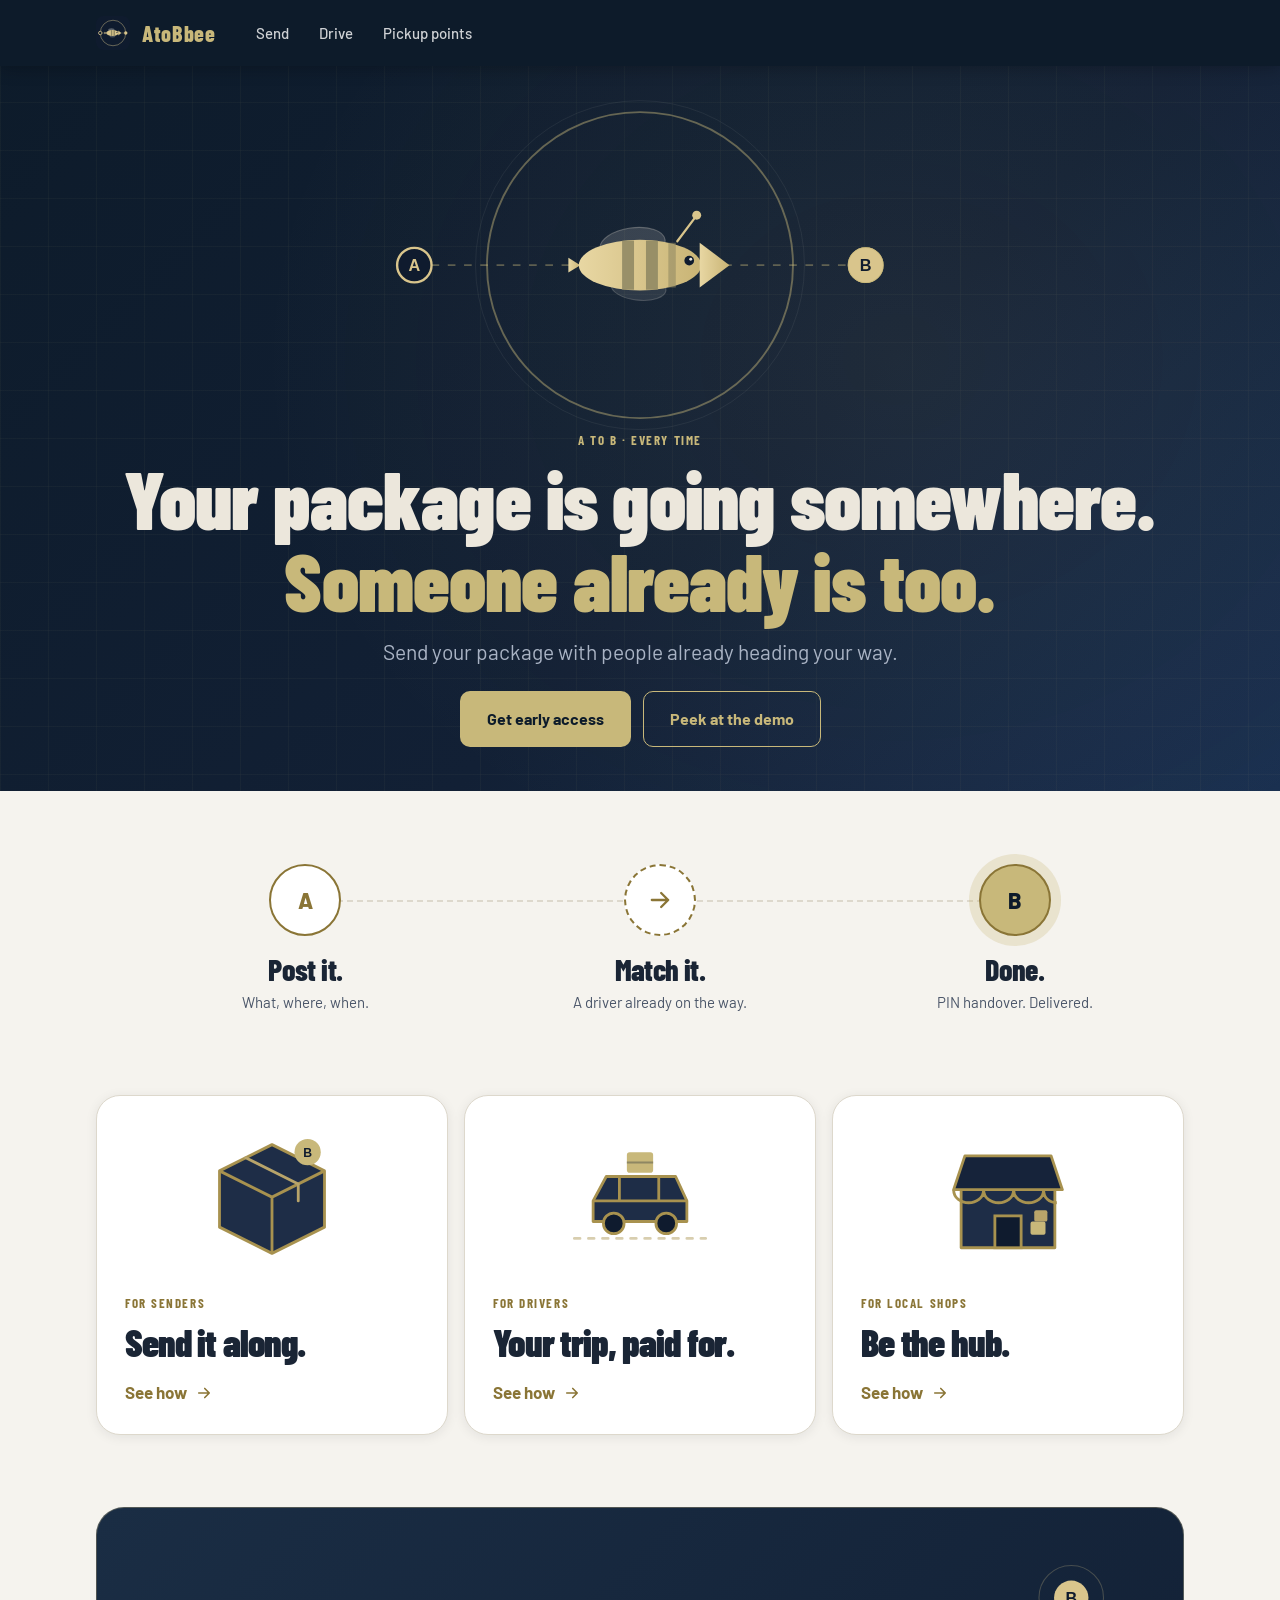
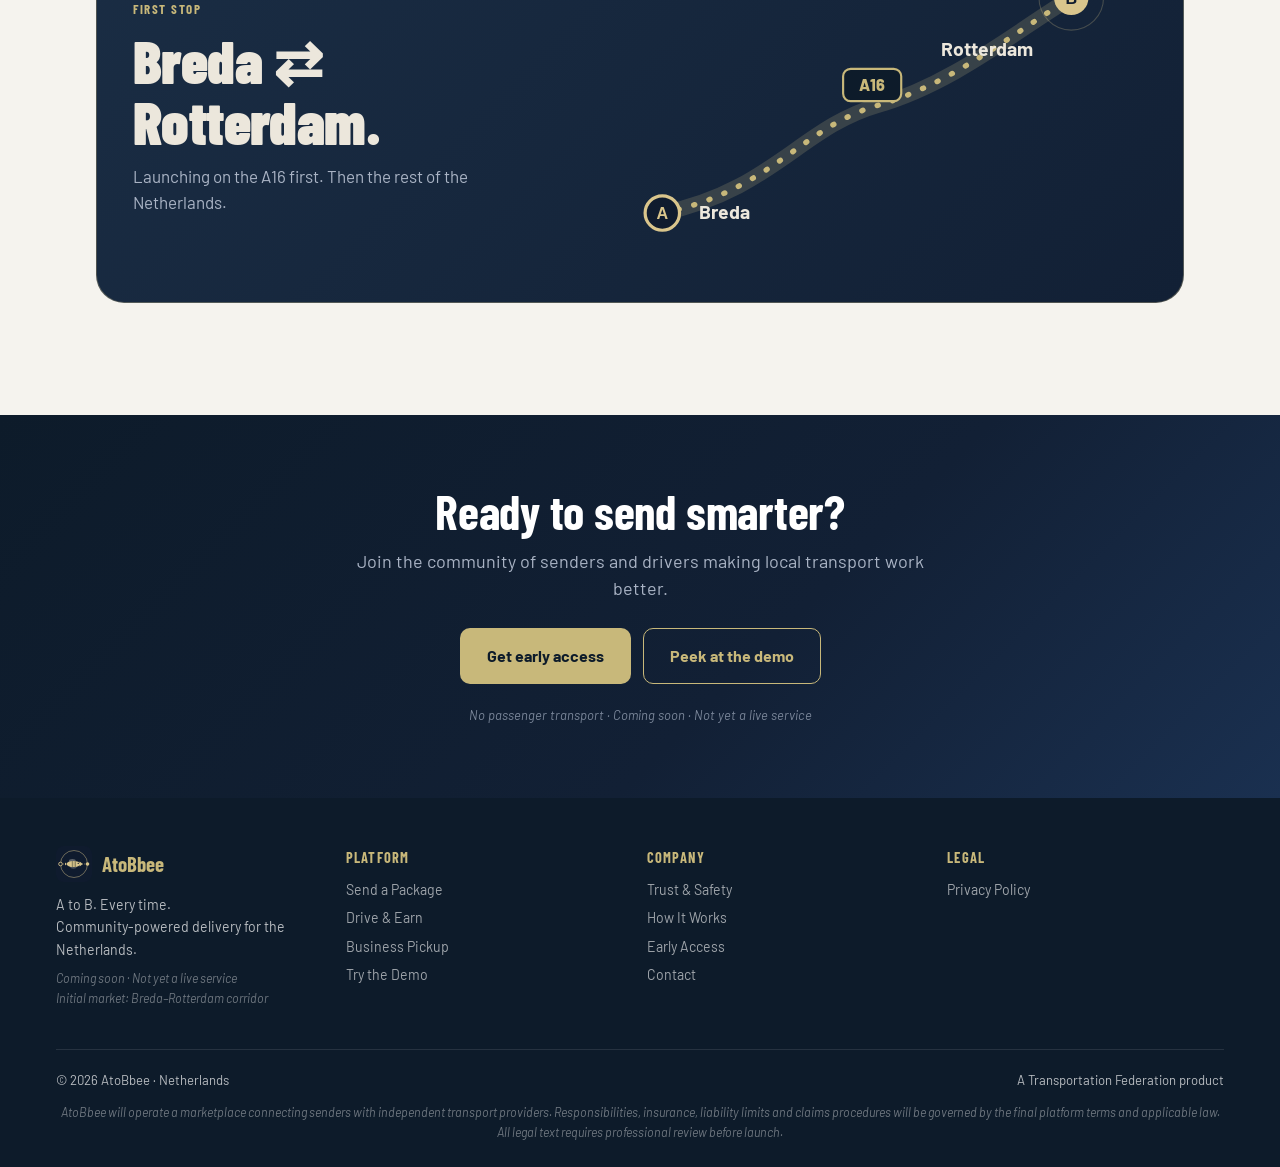
==== teaser/index.html @ 7b4641d2 "Teaser: remove the light strip between CTA band and footer Co-Authored-By: Claude Opus 5.5 <noreply@" ====
<!doctype html>
<html lang="en">
<head>
<meta charset="utf-8">
<meta name="viewport" content="width=device-width, initial-scale=1, viewport-fit=cover">
<meta name="theme-color" content="#0f1b2e">
<link rel="icon" href="assets/logo-mark.svg" type="image/svg+xml">
<title>AtoBbee · A to B. Every time.</title>
<meta name="description" content="AtoBbee connects packages with people already travelling in the right direction. Starting on the Breda–Rotterdam corridor. Join the waitlist.">
<link rel="preconnect" href="https://fonts.googleapis.com">
<link rel="preconnect" href="https://fonts.gstatic.com" crossorigin>
<link href="https://fonts.googleapis.com/css2?family=Barlow+Condensed:wght@500;600;700&family=Barlow:wght@400;500;600;700&display=swap" rel="stylesheet">
<style>
  /* Layout: one bold orbit hero, then short visual sections; Send / Drive / Host / Join as their own views */
  :root{
    --navy:#0f1b2e; --navy-2:#16233a; --navy-3:#1e2d47;
    --gold:#d9c58c; --gold-hi:#e8d7a3; --gold-deep:#b8a46a; --stripe:#8e8762;
    --paper:#ece7dc; --mist:#9aa3b5; --dim:#6b7489;
    --grid:rgba(236,231,220,.05); --line:rgba(236,231,220,.12); --glow:rgba(217,197,140,.18);
    --bad:#f2a99a;
    --font:"Inter","Helvetica Neue",Arial,sans-serif;
    color-scheme:dark;
  }
  *{box-sizing:border-box}
  [hidden]{display:none!important}
  html{scroll-behavior:smooth}
  body{
    margin:0;color:var(--paper);font:400 17px/1.5 var(--font);
    background:
      radial-gradient(1000px 640px at 50% -80px, #1b2b44 0%, transparent 70%),
      linear-gradient(var(--grid) 1px, transparent 1px) 0 0/240px 240px,
      linear-gradient(90deg, var(--grid) 1px, transparent 1px) 0 0/240px 240px,
      var(--navy);
    min-height:100vh;
  }
  body::before{content:"";position:fixed;inset:0 0 auto;height:env(safe-area-inset-top, 0px);z-index:30;background:var(--navy)}
  a{color:inherit}
  :focus-visible{outline:2px solid var(--gold);outline-offset:3px;border-radius:8px}
  h1,h2,h3{margin:0;line-height:1.02;text-wrap:balance}
  p{margin:0}
  .wrap{max-width:1120px;margin:0 auto;padding-left:max(16px, env(safe-area-inset-left, 0px));padding-right:max(16px, env(safe-area-inset-right, 0px))}
  .caps{font-size:12px;font-weight:600;letter-spacing:.34em;text-transform:uppercase;color:var(--gold)}
  .wordmark{font-weight:800;letter-spacing:.22em;text-transform:uppercase}

  /* Preview strip */
  .preview-bar{background:var(--gold);color:var(--navy);text-align:center;font-size:13px;font-weight:600;padding-block:7px}

  /* Nav */
  .nav{position:sticky;top:env(safe-area-inset-top, 0px);z-index:20;background:rgba(15,27,46,.82);backdrop-filter:blur(12px);-webkit-backdrop-filter:blur(12px);border-bottom:1px solid var(--line)}
  .nav .wrap{display:flex;align-items:center;gap:12px;height:66px}
  .brand{display:flex;align-items:center;gap:12px;text-decoration:none}
  .brand img{width:34px;height:34px;display:block}
  .brand .wordmark{font-size:15px}
  .links{display:flex;gap:6px;flex:1;margin-left:16px}
  .links a{text-decoration:none;color:var(--mist);font-weight:500;font-size:15px;padding:8px 12px;border-radius:999px}
  .links a:hover{color:var(--paper)}
  .links a[aria-current="page"]{color:var(--gold);background:rgba(217,197,140,.1)}
  @media (max-width:760px){.links{display:none}.brand{margin-right:auto}}

  /* Buttons */
  .btn{display:inline-flex;align-items:center;gap:10px;border:1px solid transparent;border-radius:999px;padding:15px 26px;font:inherit;font-size:16px;font-weight:700;cursor:pointer;text-decoration:none;background:var(--gold);color:var(--navy);transition:transform .15s, background .15s}
  .btn:hover{background:var(--gold-hi);transform:translateY(-1px)}
  .btn.ghost{background:transparent;color:var(--paper);border-color:var(--line)}
  .btn.ghost:hover{border-color:var(--gold);color:var(--gold)}
  .btn.sm{padding:9px 18px;font-size:14px}
  .btn svg{width:18px;height:18px}

  /* Views */
  .view{display:none}
  .view.on{display:block;animation:fade .45s ease}
  @keyframes fade{from{transform:translateY(10px)}to{transform:none}}

  /* ---------- HOME ---------- */
  .hero{text-align:center;padding-block:clamp(16px,3vh,40px) 24px}
  .orbit{width:min(640px,100%,68vh);height:auto;display:block;margin:0 auto -6px}
  .orbit .ring{fill:none;stroke:var(--gold);stroke-opacity:.45;stroke-width:2}
  .orbit .ring-outer{fill:none;stroke:var(--paper);stroke-opacity:.07}
  .orbit .route{stroke:var(--gold);stroke-opacity:.4;stroke-width:2;stroke-dasharray:8 9}
  .orbit .trail{stroke:var(--gold);stroke-width:3;stroke-linecap:round}
  .orbit .pulse{fill:none;stroke:var(--gold);stroke-width:1.5;transform-box:fill-box;transform-origin:center;animation:pulse 2.6s ease-out infinite}
  .orbit .pulse.p2{animation-delay:1.3s}
  @keyframes pulse{from{transform:scale(1);opacity:.7}to{transform:scale(2.6);opacity:0}}
  .bee-fly{animation:fly 6s cubic-bezier(.55,.05,.35,1) infinite}
  .bee-fly .bob{animation:bob .5s ease-in-out infinite alternate}
  .trail{animation:trail 6s cubic-bezier(.55,.05,.35,1) infinite}
  @keyframes fly{0%{transform:translateX(-170px)}70%,100%{transform:translateX(150px)}}
  @keyframes trail{0%{stroke-dashoffset:420}70%,100%{stroke-dashoffset:0}}
  @keyframes bob{from{transform:translateY(-3px)}to{transform:translateY(3px)}}
  .hero h1{font-size:clamp(40px,min(7.5vw,9vh),84px);font-weight:900;letter-spacing:-.045em;margin:6px auto 14px;max-width:10em}
  .hero h1 em{font-style:normal;color:var(--gold)}
  .hero .sub{font-size:clamp(17px,2vw,21px);color:var(--mist);margin:0 auto 24px;max-width:30em}
  .hero .row{display:flex;gap:12px;justify-content:center;flex-wrap:wrap}
  .hero .caps{display:block}

  /* Route strip */
  .strip{padding-block:56px}
  .route-steps{position:relative;display:grid;grid-template-columns:repeat(3,1fr);gap:16px;text-align:center}
  .route-steps::before{content:"";position:absolute;top:36px;left:16.6%;right:16.6%;border-top:2px dashed var(--line)}
  .route-steps li{list-style:none;position:relative}
  .node{width:72px;height:72px;border-radius:50%;margin:0 auto 18px;display:grid;place-items:center;font-weight:800;font-size:22px;background:var(--navy);border:2px solid var(--gold);color:var(--gold);position:relative}
  .node.mid{border-style:dashed}
  .node.b{background:var(--gold);color:var(--navy);box-shadow:0 0 0 10px var(--glow)}
  .node svg{width:28px;height:28px}
  .route-steps h3{font-size:clamp(22px,3vw,30px);font-weight:800;letter-spacing:-.02em}
  .route-steps p{color:var(--mist);margin-top:6px;font-size:15px}
  .route-steps ol{margin:0;padding:0}

  /* Tiles */
  .tiles{display:grid;grid-template-columns:repeat(3,1fr);gap:16px;padding-block:8px 56px}
  .tile{position:relative;display:flex;flex-direction:column;justify-content:space-between;min-height:340px;padding:28px;border-radius:24px;background:var(--navy-2);border:1px solid var(--line);text-decoration:none;overflow:hidden;transition:border-color .2s, transform .2s}
  .tile:hover{border-color:rgba(217,197,140,.55);transform:translateY(-3px)}
  .tile .art{height:150px;display:grid;place-items:center}
  .tile .art svg{width:150px;height:150px}
  .tile .caps{margin-bottom:10px}
  .tile h3{font-size:clamp(28px,3.4vw,38px);font-weight:900;letter-spacing:-.03em}
  .tile .go{margin-top:18px;display:inline-flex;align-items:center;gap:8px;font-weight:700;color:var(--gold)}
  .tile .go svg{width:18px;height:18px;transition:transform .2s}
  .tile:hover .go svg{transform:translateX(4px)}

  /* Corridor */
  .corridor{padding-block:16px 64px}
  .corridor-card{border-radius:28px;background:linear-gradient(135deg,var(--navy-3),var(--navy-2));border:1px solid rgba(217,197,140,.3);padding:36px;display:grid;grid-template-columns:1fr 1.3fr;gap:24px;align-items:center;overflow:hidden}
  .corridor-card h2{font-size:clamp(34px,5vw,60px);font-weight:900;letter-spacing:-.04em;margin:10px 0 12px}
  .corridor-card p{color:var(--mist);max-width:26em}
  .map{width:100%;height:auto;display:block}
  .map .road{fill:none;stroke:var(--gold);stroke-width:5;stroke-linecap:round;stroke-dasharray:1 14}
  .map .road-solid{fill:none;stroke:rgba(217,197,140,.18);stroke-width:14;stroke-linecap:round}
  .map .city{font:700 18px var(--font);fill:var(--paper)}
  .map .tag{font:600 12px var(--font);letter-spacing:.24em;fill:var(--gold)}
  .map .shield{fill:var(--navy);stroke:var(--gold);stroke-width:2}
  .map .shield-t{font:800 15px var(--font);fill:var(--gold)}

  /* Big CTA */
  .final{text-align:center;padding-block:40px 80px}
  .final h2{font-size:clamp(40px,7vw,84px);font-weight:900;letter-spacing:-.045em;margin:12px 0 24px}

  /* ---------- AUDIENCE PAGES ---------- */
  .page{padding-block:56px 72px}
  .split{display:grid;grid-template-columns:1.05fr 1fr;gap:48px;align-items:center}
  .page h1{font-size:clamp(46px,8vw,96px);font-weight:900;letter-spacing:-.045em;margin:14px 0 20px}
  .page h1 em{font-style:normal;color:var(--gold)}
  .page .sub{font-size:20px;color:var(--mist);max-width:24em;margin-bottom:28px}
  .chips{display:flex;flex-wrap:wrap;gap:10px;margin-bottom:32px;padding:0;list-style:none}
  .chips li{display:inline-flex;align-items:center;gap:10px;padding:10px 16px;border-radius:999px;border:1px solid var(--line);background:var(--navy-2);font-weight:600;font-size:15px}
  .chips li::before{content:"";width:8px;height:8px;border-radius:50%;background:var(--gold);box-shadow:0 0 0 4px var(--glow)}
  .back{display:inline-flex;align-items:center;gap:8px;color:var(--mist);text-decoration:none;font-size:14px;font-weight:600;margin-top:28px}
  .back:hover{color:var(--gold)}

  .visual{position:relative;border-radius:28px;background:radial-gradient(circle at 50% 40%, #22334f, var(--navy-2) 70%);border:1px solid var(--line);padding:36px;min-height:420px;display:grid;place-items:center;overflow:hidden}
  .visual::after{content:"";position:absolute;inset:auto -20% -60% -20%;height:70%;background:radial-gradient(closest-side, var(--glow), transparent);pointer-events:none}

  /* PIN visual */
  .pin-card{position:relative;z-index:1;width:min(320px,100%);background:var(--navy);border:1px solid rgba(217,197,140,.35);border-radius:22px;padding:26px;text-align:center;box-shadow:0 30px 60px rgba(0,0,0,.35)}
  .pin-card .caps{display:block;margin-bottom:16px}
  .digits{display:flex;justify-content:center;gap:10px;margin-bottom:18px}
  .digits span{width:56px;height:68px;border-radius:14px;background:var(--navy-3);display:grid;place-items:center;font-size:34px;font-weight:800;color:var(--gold);font-variant-numeric:tabular-nums;animation:pop .5s ease both}
  .digits span:nth-child(2){animation-delay:.12s}.digits span:nth-child(3){animation-delay:.24s}.digits span:nth-child(4){animation-delay:.36s}
  @keyframes pop{from{transform:translateY(10px) scale(.9);opacity:.3}to{transform:none;opacity:1}}
  .lock{display:inline-flex;align-items:center;gap:8px;font-size:14px;color:var(--mist)}
  .lock svg{width:16px;height:16px;color:var(--gold)}
  .route-mini{display:flex;align-items:center;gap:8px;justify-content:center;margin-top:18px;font-size:13px;font-weight:700;color:var(--paper)}
  .route-mini i{flex:0 0 60px;border-top:2px dashed var(--gold-deep)}

  /* Earnings visual */
  .earn{position:relative;z-index:1;width:min(340px,100%);text-align:center}
  .earn .big{font-size:clamp(64px,9vw,104px);font-weight:900;letter-spacing:-.05em;color:var(--gold);line-height:1;font-variant-numeric:tabular-nums}
  .earn .big small{font-size:.42em;letter-spacing:-.02em;color:var(--paper);vertical-align:top;margin-right:4px}
  .earn .lbl{color:var(--mist);margin:10px 0 24px;font-weight:500}
  .bar{height:16px;border-radius:999px;background:var(--navy-3);overflow:hidden;display:flex}
  .bar b{display:block;background:var(--gold);width:92%;animation:grow 1.1s ease both}
  .bar s{display:block;flex:1;background:var(--stripe)}
  @keyframes grow{from{width:0}}
  .legend{display:flex;justify-content:space-between;margin-top:10px;font-size:13px;color:var(--mist);font-variant-numeric:tabular-nums}
  .legend b{color:var(--paper)}
  .note{font-size:12px;color:var(--dim);margin-top:16px}

  /* Shop visual */
  .shop{position:relative;z-index:1;width:min(340px,100%)}
  .shop svg{width:100%;height:auto;display:block}
  .bubble{position:absolute;top:6%;right:-2%;background:var(--gold);color:var(--navy);font-weight:800;font-size:15px;padding:10px 14px;border-radius:16px 16px 4px 16px;box-shadow:0 12px 30px rgba(0,0,0,.35);animation:pop .6s .3s ease both}

  /* ---------- JOIN ---------- */
  .join{padding-block:56px 80px}
  .join-card{max-width:620px;margin:0 auto;text-align:center}
  .join-card h1{font-size:clamp(44px,7vw,80px);font-weight:900;letter-spacing:-.045em;margin:14px 0 14px}
  .join-card .sub{color:var(--mist);font-size:19px;margin-bottom:32px}
  form{display:grid;gap:18px;text-align:left;background:var(--navy-2);border:1px solid rgba(217,197,140,.3);border-radius:24px;padding:28px}
  .email-row{display:flex;gap:10px;flex-wrap:wrap}
  .email-row input{flex:1 1 220px;min-width:0;padding:15px 18px;border:1px solid var(--line);border-radius:999px;font:inherit;background:var(--navy);color:var(--paper)}
  .email-row input::placeholder{color:var(--dim)}
  .email-row input:focus{outline:none;border-color:var(--gold);box-shadow:0 0 0 3px var(--glow)}
  fieldset{border:0;padding:0;margin:0;min-width:0}
  legend{font-weight:600;font-size:14px;color:var(--mist);margin-bottom:10px;padding:0}
  .roles{display:grid;grid-template-columns:repeat(3,1fr);gap:10px}
  .roles input{position:absolute;opacity:0;pointer-events:none}
  .roles label{position:relative;display:flex;flex-direction:column;align-items:center;gap:8px;padding:16px 8px;border:1px solid var(--line);border-radius:16px;cursor:pointer;font-weight:600;font-size:14px;text-align:center;transition:border-color .15s, background .15s}
  .roles label svg{width:28px;height:28px;color:var(--gold)}
  .roles label:hover{border-color:var(--gold-deep)}
  .roles input:checked + label{background:var(--gold);border-color:var(--gold);color:var(--navy)}
  .roles input:checked + label svg{color:var(--navy)}
  .roles label::after{content:"";position:absolute;top:10px;right:10px;width:16px;height:16px;border-radius:5px;border:1.5px solid var(--line)}
  .roles input:checked + label::after{border-color:var(--navy);background:var(--navy) url("data:image/svg+xml,%3Csvg xmlns='http://www.w3.org/2000/svg' viewBox='0 0 16 16'%3E%3Cpath d='M4 8.5l2.5 2.5L12 5.5' fill='none' stroke='%23d9c58c' stroke-width='2' stroke-linecap='round' stroke-linejoin='round'/%3E%3C/svg%3E") center/14px no-repeat}
  .roles input:focus-visible + label{outline:2px solid var(--gold);outline-offset:2px}
  .check{display:flex;gap:12px;align-items:flex-start;font-size:14px;color:var(--mist)}
  .check input{margin-top:3px;width:18px;height:18px;accent-color:var(--gold);flex:none}
  .msg{font-weight:600;min-height:1.4em;font-size:15px;color:var(--bad)}
  .field{display:grid;gap:6px;font-weight:600;font-size:13px;color:var(--mist)}
  .field span.opt{color:var(--dim);font-weight:500}
  .field input{width:100%;padding:13px 18px;border:1px solid var(--line);border-radius:999px;font:inherit;font-size:16px;font-weight:400;background:var(--navy);color:var(--paper)}
  .field input::placeholder{color:var(--dim)}
  .field input:focus{outline:none;border-color:var(--gold);box-shadow:0 0 0 3px var(--glow)}
  .name-row{display:grid;grid-template-columns:1fr 1fr;gap:10px}
  @media (max-width:520px){.name-row{grid-template-columns:1fr}}
  .shop-field{display:none}
  .shop-field.on{display:grid;animation:fade .3s ease}
  .done{display:none;text-align:center;padding:24px 8px}
  .done.on{display:block;animation:fade .5s ease}
  .done svg{width:160px;height:auto;margin:0 auto 8px;display:block}
  .done h2{font-size:36px;font-weight:900;letter-spacing:-.03em;margin-bottom:8px}
  .done p{color:var(--mist)}

  /* Demo notice */
  .modal{position:fixed;inset:0;z-index:60;display:grid;place-items:center;padding:20px;background:rgba(8,14,26,.72);backdrop-filter:blur(6px);-webkit-backdrop-filter:blur(6px)}
  .modal[hidden]{display:none}
  .modal-card{width:min(440px,100%);background:var(--navy-2);border:1px solid rgba(217,197,140,.4);border-radius:24px;padding:28px;box-shadow:0 30px 70px rgba(0,0,0,.5);animation:popin .3s ease both}
  .modal-card .caps{display:block;margin-bottom:10px}
  .modal-card h2{font-size:28px;font-weight:900;letter-spacing:-.03em;margin-bottom:12px}
  .modal-card ul{list-style:none;padding:0;margin:0 0 22px;display:grid;gap:10px}
  .modal-card li{display:flex;gap:10px;color:var(--mist);font-size:15px}
  .modal-card li::before{content:"";flex:none;width:8px;height:8px;margin-top:7px;border-radius:50%;background:var(--gold);box-shadow:0 0 0 4px var(--glow)}
  .modal-card .row{display:flex;gap:10px;flex-wrap:wrap}
  .modal-card .row .btn{flex:1 1 auto;justify-content:center}
  @keyframes popin{from{transform:translateY(10px) scale(.97)}to{transform:none}}

  /* Footer */
  footer{border-top:1px solid var(--line);padding-block:40px 32px;text-align:center}
  footer .wordmark{font-size:clamp(26px,4.5vw,40px);letter-spacing:.24em;display:block;margin-bottom:10px}
  footer .caps{display:block}
  footer .dim{color:var(--dim);font-size:11px;margin-top:8px;letter-spacing:.28em}
  footer .fine{font-size:12.5px;color:var(--dim);margin-top:20px}

  @media (max-width:860px){
    .tiles,.split,.corridor-card{grid-template-columns:1fr}
    .tile{min-height:0}
    .route-steps{grid-template-columns:1fr;gap:28px}
    .route-steps::before{display:none}
    .visual{min-height:340px;padding:24px}
    .corridor-card{padding:26px}
  }
  @media (max-width:420px){ .roles{grid-template-columns:1fr} .digits span{width:48px;height:60px;font-size:28px} }
  @media (prefers-reduced-motion:reduce){
    html{scroll-behavior:auto}
    *,*::before,*::after{animation:none!important;transition:none!important}
    .bee-fly{transform:translateX(0)}
    .trail{stroke-dashoffset:0}
  }

  /* ===== Prototype theme: light ivory pages, navy bands, Barlow ===== */
  :root{
    --navy:#f5f3ee; --navy-2:#ffffff; --navy-3:#ece8dd; --navy-4:#e3ded1;
    --gold:#8a7536; --gold-hi:#6f5e2b; --gold-deep:#b9a868; --stripe:#8e8762;
    --gold-fill:#C8B87A; --gold-fill-hi:#E8D49A;
    --paper:#1a2535; --mist:#4a5568; --dim:#718096;
    --grid:rgba(13,27,42,.035); --line:#ddd8cc; --glow:rgba(200,184,122,.28);
    --bad:#c0392b; --ok:#2FA36B;
    --ink-navy:#0D1B2A; --ink-navy2:#122035;
    --font:"Barlow",system-ui,-apple-system,"Segoe UI",sans-serif;
    --cond:"Barlow Condensed","Arial Narrow",sans-serif;
    --shadow:0 2px 12px rgba(13,27,42,.08);
    color-scheme:light;
  }
  /* Dark zones keep the original navy palette */
  .dz{
    --navy:#0D1B2A; --navy-2:#122035; --navy-3:#1a2d44; --navy-4:#24395a;
    --gold:#C8B87A; --gold-hi:#E8D49A; --gold-deep:#a0935f;
    --paper:#ece7dc; --mist:#a9b3c4; --dim:#7a8699;
    --line:rgba(236,231,220,.14); --glow:rgba(200,184,122,.18);
    --bad:#f2a99a; --ok:#8fd4a8;
    color:var(--paper);
  }
  body{font-family:var(--font);background:var(--navy);color:var(--paper)}
  h1,h2,h3,.wordmark{font-family:var(--cond)}
  h1,h2,h3{font-weight:700;letter-spacing:-.005em}
  .caps,legend,label.field,.field label{font-family:var(--cond)}
  .caps{font-weight:700;letter-spacing:.12em;font-size:13px}
  .btn{background:var(--gold-fill);color:var(--ink-navy);border-radius:10px}
  .btn:hover{background:var(--gold-fill-hi)}
  .btn.ghost{background:transparent;color:var(--paper);border:1.5px solid var(--line)}
  .btn.ghost:hover{border-color:var(--gold);color:var(--gold);background:transparent}
  .dz .btn.ghost{border-color:var(--gold-fill);color:var(--gold-fill)}
  .dz .btn.ghost:hover{background:var(--gold-fill);color:var(--ink-navy)}
  .preview-bar,.demo-bar{background:var(--gold-fill);color:var(--ink-navy)}
  /* Teaser specifics */
  .nav{background:var(--ink-navy);border-bottom:0;box-shadow:0 2px 16px rgba(0,0,0,.25)}
  .brand .wordmark{color:var(--gold);letter-spacing:.03em;text-transform:none;font-size:22px}
  .links a{color:rgba(255,255,255,.8)}
  .links a:hover{color:#fff;background:rgba(255,255,255,.08)}
  .links a[aria-current="page"]{color:var(--gold);background:rgba(200,184,122,.14)}
  .hero{position:relative;isolation:isolate;padding-bottom:44px}
  .hero::before{content:"";position:absolute;inset:-60px calc(50% - 50vw) 0;z-index:-1;
    background:radial-gradient(ellipse 50% 70% at 70% 45%,rgba(200,184,122,.07),transparent),
      linear-gradient(rgba(200,184,122,.045) 1px,transparent 1px) 0 0/48px 48px,
      linear-gradient(90deg,rgba(200,184,122,.045) 1px,transparent 1px) 0 0/48px 48px,
      linear-gradient(135deg,#0D1B2A 0%,#122035 60%,#1a3050 100%)}
  .hero h1{letter-spacing:-.01em;line-height:1.02;max-width:13em}
  .hero h1 em{display:block}
  .page h1,.join-card h1,.final h2,.corridor-card h2{letter-spacing:-.01em}
  .tile,.panel,.card,.join-card form{box-shadow:var(--shadow)}
  .tile:hover{box-shadow:0 8px 32px rgba(13,27,42,.14)}
  .strip{background:transparent}
  .node{background:#fff}
  .node.b{background:var(--gold-fill);color:var(--ink-navy)}
  .chips li{background:#fff}
  .chips li::before{background:var(--gold-fill)}
  .pills input:checked + label,.roles input:checked + label{background:var(--gold-fill);border-color:var(--gold-fill);color:var(--ink-navy)}
  .roles input:checked + label svg{color:var(--ink-navy)}
  .roles label::after{border-color:#cfc8b6}
  .roles input:checked + label::after{border-color:var(--ink-navy);background-color:var(--ink-navy)}
  .check input,.roles input{accent-color:var(--gold-fill)}
  .email-row input,.field input{background:#fff}
  .msg.ok{color:var(--ok)}
  .bubble{background:var(--gold-fill);color:var(--ink-navy)}
  .bar b{background:var(--gold-fill)}
  footer{background:var(--ink-navy);border-top:0;margin-top:40px}
  footer .wordmark{color:#ece7dc}
  .tile .art svg [stroke="#d9c58c"]{stroke:#a8924f}
  .tile .art svg [fill="#d9c58c"]{fill:#C8B87A}

  /* CTA band + footer (prototype style) */
  .cta-band{background:linear-gradient(135deg,#0D1B2A 0%,#122035 60%,#1a3050 100%);text-align:center;padding-block:72px;margin-top:48px}
  .cta-band h2{font-size:clamp(32px,4.4vw,48px);color:#fff;margin-bottom:12px}
  .cta-band p{color:var(--mist);font-size:18px;margin:0 auto 26px;max-width:34em}
  .cta-row{display:flex;gap:12px;justify-content:center;flex-wrap:wrap}
  .cta-band .cta-note{font-size:13px;font-style:italic;color:var(--dim);margin:22px auto 0}
  /* ===== Join page: more about AtoBbee ===== */
  .ex-band{padding-block:64px;position:relative;isolation:isolate}
  .ex-band.alt::before{content:"";position:absolute;inset:0 calc(50% - 50vw);z-index:-1;background:#E8E4D9}
  .ex-head{text-align:center;max-width:640px;margin:0 auto 36px}
  .ex-head .caps{display:block;margin-bottom:8px}
  .ex-head h2,.ex-h2{font-size:clamp(28px,3.4vw,40px);font-weight:700;color:var(--paper);margin:0 0 8px}
  .ex-head p,.ex-lead{color:var(--mist);font-size:17px}
  .ex-lead{margin:0 0 14px}
  .ex-grid3{display:grid;grid-template-columns:repeat(3,minmax(0,1fr));gap:20px}
  .ex-card{background:#fff;border:1px solid var(--line);border-radius:16px;padding:26px;box-shadow:var(--shadow);display:flex;flex-direction:column;gap:10px;min-width:0}
  .ex-card h3{font-size:21px;font-weight:700;color:var(--paper);margin:0}
  .ex-card p{color:var(--mist);margin:0;flex:1}
  .ex-card .btn{align-self:flex-start;margin-top:6px}
  .ex-ic{width:46px;height:46px;border-radius:12px;display:grid;place-items:center;background:#f6efd9;color:#8a7536;margin-bottom:6px}
  .ex-ic svg{width:24px;height:24px}
  .ex-route{gap:16px}
  .ex-route-top b{font-family:var(--cond);font-size:21px;color:var(--paper)}
  .ex-route-top i{font-style:normal;color:#C8B87A;margin:0 6px}
  .ex-who{display:flex;gap:12px;align-items:center}
  .ex-who b{display:block;font-weight:600;color:var(--paper)}
  .ex-who span:not(.ex-av){display:block;font-size:14px;color:var(--dim)}
  .ex-av{width:44px;height:44px;border-radius:50%;display:grid;place-items:center;background:#ece8dd;color:#8a7536;font-weight:700;font-size:14px;flex:none}
  .ex-av.lg{width:72px;height:72px;font-size:22px;border:2px solid #C8B87A}
  .ex-route-foot{display:flex;justify-content:space-between;align-items:center;border-top:1px solid var(--line);padding-top:14px}
  .ex-chip{font-family:var(--cond);font-weight:700;font-size:13px;letter-spacing:.06em;text-transform:uppercase;padding:4px 10px;border-radius:999px;background:#f6efd9;color:#8a7536}
  .ex-price{font-family:var(--cond);font-weight:700;font-size:20px;padding:6px 14px;border-radius:9px;background:#C8B87A;color:#0D1B2A}
  .ex-foot{text-align:center;font-size:13px;font-style:italic;color:var(--dim);margin:22px 0 0}
  .ex-price-card{max-width:620px;margin:0 auto;background:linear-gradient(160deg,#0D1B2A,#122035);border-radius:18px;padding:32px 36px;text-align:center;box-shadow:0 14px 40px rgba(13,27,42,.18)}
  .ex-price-card .caps{color:var(--mist);letter-spacing:.14em}
  .ex-price-card dl{margin:18px 0 0;text-align:left}
  .ex-price-card dl div{display:flex;justify-content:space-between;align-items:baseline;padding:14px 0;border-bottom:1px solid rgba(236,231,220,.12)}
  .ex-price-card dt{color:var(--paper)} .ex-price-card dd{margin:0;font-weight:600;color:#fff;font-variant-numeric:tabular-nums}
  .ex-price-card dd.minus{color:#F4A72C}
  .ex-price-card .total dt{color:#C8B87A;font-weight:600}
  .ex-price-card .total dd{font-family:var(--cond);font-size:30px;color:#C8B87A}
  .ex-price-card p{margin:18px 0 0;font-size:14px;color:var(--dim)}
  .ex-split{display:grid;grid-template-columns:minmax(0,1fr) minmax(0,1fr);gap:48px;align-items:center}
  .ex-checks{list-style:none;padding:0;margin:20px 0 26px;display:grid;gap:12px}
  .ex-checks li{position:relative;padding-left:30px;color:var(--paper)}
  .ex-checks li::before{content:"";position:absolute;left:0;top:2px;width:20px;height:20px;border-radius:50%;background:#e3f5ea url("data:image/svg+xml,%3Csvg xmlns='http://www.w3.org/2000/svg' viewBox='0 0 24 24' fill='none' stroke='%232FA36B' stroke-width='3' stroke-linecap='round' stroke-linejoin='round'%3E%3Cpath d='m6 12 4 4 8-9'/%3E%3C/svg%3E") center/13px no-repeat}
  .ex-profile{gap:0;padding:28px}
  .ex-profile .ex-who b{font-size:20px}
  .ex-verified{display:inline-flex;align-items:center;gap:5px;margin-top:8px;font-style:normal;font-family:var(--cond);font-weight:700;font-size:13px;letter-spacing:.06em;text-transform:uppercase;padding:5px 13px;border-radius:999px;background:#0D1B2A;color:#C8B87A}
  .ex-verified::before{content:"";width:12px;height:12px;background:url("data:image/svg+xml,%3Csvg xmlns='http://www.w3.org/2000/svg' viewBox='0 0 24 24' fill='none' stroke='%23C8B87A' stroke-width='3.4' stroke-linecap='round' stroke-linejoin='round'%3E%3Cpath d='m5 12 5 5 9-10'/%3E%3C/svg%3E") center/contain no-repeat}
  .ex-stats div:last-child b{color:#2FA36B}
  .ex-stats{display:grid;grid-template-columns:repeat(3,1fr);text-align:center;border-top:1px solid var(--line);margin-top:22px;padding-top:18px}
  .ex-stats b{display:block;font-family:var(--cond);font-size:30px;color:var(--paper)}
  .ex-stats span{font-size:14px;color:var(--dim)}
  .ex-plan{align-items:flex-start}
  .ex-plan-price{font-family:var(--cond);font-weight:700;font-size:52px;line-height:1;color:#8a7536;margin-top:4px}
  .ex-plan-price small{font-size:20px;color:var(--mist)}
  .ex-plan-per{font-size:14px;flex:0!important}
  .ex-plan .ex-checks{margin:8px 0 14px}
  .ex-plan .btn.block{align-self:stretch;width:100%;justify-content:center}
  .ex-person{flex:none;display:block}
  .btn.ex-navy{background:#0D1B2A;color:#C8B87A}
  .btn.ex-navy:hover{background:#1a2d44}
  .ex-back{text-align:center;padding-block:8px 24px}
  @media (max-width:900px){.ex-grid3{grid-template-columns:repeat(2,minmax(0,1fr))}.ex-split{grid-template-columns:1fr;gap:28px}.ex-split.rev > div:last-child{order:-1}}
  @media (max-width:600px){.ex-grid3{grid-template-columns:1fr}.ex-band{padding-block:48px}.ex-price-card{padding:24px 20px}}

  /* Footer: same structure, type and spacing as the prototype */
  .pf{margin-top:0!important;border-top:0;background:#0D1B2A;color:rgba(255,255,255,.7);padding:48px 0 24px;font-family:var(--font);font-size:16px;line-height:1.6;text-align:left}
  .pf-container{max-width:1200px;margin:0 auto;padding-left:max(16px,env(safe-area-inset-left,0px));padding-right:max(16px,env(safe-area-inset-right,0px))}
  .pf-grid{display:grid;grid-template-columns:250px 1fr;gap:40px;margin-bottom:40px}
  .pf-logo{margin-bottom:12px;display:flex;align-items:center;gap:10px;text-decoration:none}
  .pf-logo img{height:36px;width:36px}
  .pf-logo span{color:#C8B87A;font-family:var(--cond);font-size:1.3rem;font-weight:700}
  .pf-tag{font-size:.88rem;line-height:1.6;margin:0 0 8px;color:rgba(255,255,255,.7)}
  .pf-links{display:grid;grid-template-columns:repeat(3,1fr);gap:24px}
  .pf-col h4{color:#C8B87A;font-family:var(--cond);font-size:.9rem;font-weight:700;letter-spacing:.08em;text-transform:uppercase;margin:0 0 10px}
  .pf-col a{display:block;color:rgba(255,255,255,.6);text-decoration:none;font-size:.88rem;margin-bottom:6px;transition:color .15s}
  .pf-col a:hover{color:#C8B87A}
  .pf-bottom{border-top:1px solid rgba(255,255,255,.1);padding-top:20px;display:flex;justify-content:space-between;align-items:center;flex-wrap:wrap;gap:10px;font-size:.82rem}
  .pf-legal{font-size:.78rem;color:rgba(255,255,255,.4);margin:8px 0 0;font-style:italic;line-height:1.6}
  .pf-center{text-align:center;margin-top:12px}
  @media (max-width:700px){.pf-grid{grid-template-columns:1fr}}
  @media (max-width:600px){.pf-links{grid-template-columns:1fr 1fr}}
</style>
</head>
<body>


<header class="nav dz">
  <div class="wrap">
    <a class="brand" href="#" data-go="home"><img alt="" src="assets/logo-mark.svg"><span class="wordmark">AtoBbee</span></a>
    <nav class="links" aria-label="Pages">
      <a href="#send" data-go="send">Send</a>
      <a href="#drive" data-go="drive">Drive</a>
      <a href="#host" data-go="host">Pickup points</a>
    </nav>
    <a class="btn sm" id="navDemo" href="demo.html" data-demo>Open demo</a>
  </div>
</header>

<main>

<!-- ============ HOME ============ -->
<section class="view" id="v-home" aria-label="Home">
  <div class="wrap">
    <div class="hero dz">
      <svg class="orbit" viewBox="0 0 640 360" role="img" aria-label="A bee flying from A to B">
        <defs>
          <linearGradient id="g1" x1="0" x2="1"><stop offset="0" stop-color="#e8d7a3"/><stop offset="1" stop-color="#c9b475"/></linearGradient>
        </defs>
        <circle class="ring-outer" cx="320" cy="180" r="172"/>
        <circle class="ring" cx="320" cy="180" r="160"/>
        <line class="route" x1="102" y1="180" x2="538" y2="180"/>
        <line class="trail" x1="102" y1="180" x2="522" y2="180" stroke-dasharray="420" stroke-dashoffset="420"/>
        <circle cx="84" cy="180" r="18" fill="#0f1b2e" stroke="#d9c58c" stroke-width="2.5"/>
        <text x="84" y="186" text-anchor="middle" font-family="Inter,Arial,sans-serif" font-weight="800" font-size="17" fill="#d9c58c">A</text>
        <circle class="pulse" cx="556" cy="180" r="18"/>
        <circle class="pulse p2" cx="556" cy="180" r="18"/>
        <circle cx="556" cy="180" r="18" fill="#d9c58c"/>
        <text x="556" y="186" text-anchor="middle" font-family="Inter,Arial,sans-serif" font-weight="800" font-size="17" fill="#0f1b2e">B</text>
        <g class="bee-fly"><g class="bob">
          <g transform="translate(320 180) scale(.78) translate(-272 -210)">
            <ellipse cx="262" cy="182" rx="44" ry="22" fill="#ece7dc" fill-opacity=".16" stroke="#ece7dc" stroke-opacity=".28" stroke-width="1.5" transform="rotate(-8 262 182)"/>
            <ellipse cx="270" cy="240" rx="37" ry="17" fill="#ece7dc" fill-opacity=".1" stroke="#ece7dc" stroke-opacity=".2" stroke-width="1.5" transform="rotate(6 270 240)"/>
            <path d="M192 210 l-16 -10 v20 z" fill="url(#g1)"/>
            <ellipse cx="272" cy="210" rx="82" ry="34" fill="url(#g1)"/>
            <rect x="248" y="177" width="16" height="66" fill="#8e8762" fill-opacity=".85"/>
            <rect x="280" y="177" width="16" height="66" fill="#8e8762" fill-opacity=".85"/>
            <rect x="310" y="180" width="10" height="60" fill="#8e8762" fill-opacity=".55"/>
            <path d="M352 180 l40 30 -40 30 z" fill="url(#g1)"/>
            <circle cx="338" cy="204" r="6.5" fill="#0f1b2e"/><circle cx="340" cy="202" r="2" fill="#ece7dc"/>
            <line x1="322" y1="178" x2="346" y2="146" stroke="#d9c58c" stroke-width="3" stroke-linecap="round"/>
            <circle cx="348" cy="143" r="6" fill="#d9c58c"/>
          </g>
        </g></g>
      </svg>
      <span class="caps">A to B · Every time</span>
      <h1>Your package is going somewhere. <em>Someone already is too.</em></h1>
      <p class="sub">Send your package with people already heading your way.</p>
      <div class="row">
        <a class="btn" href="#join" data-go="join">Get early access</a>
        <a class="btn ghost" href="demo.html" id="demo-link" data-demo>Peek at the demo</a>
      </div>
    </div>
  </div>

  <div class="wrap strip">
    <ol class="route-steps">
      <li><div class="node">A</div><h3>Post it.</h3><p>What, where, when.</p></li>
      <li><div class="node mid"><svg viewBox="0 0 24 24" fill="none" stroke="currentColor" stroke-width="2" stroke-linecap="round" stroke-linejoin="round"><path d="M5 12h14M13 6l6 6-6 6"/></svg></div><h3>Match it.</h3><p>A driver already on the way.</p></li>
      <li><div class="node b">B</div><h3>Done.</h3><p>PIN handover. Delivered.</p></li>
    </ol>
  </div>

  <div class="wrap tiles">
    <a class="tile" href="#send" data-go="send">
      <div class="art"><svg viewBox="0 0 160 160" fill="none"><path d="M80 22 136 50v60L80 138 24 110V50z" fill="#1e2d47" stroke="#d9c58c" stroke-width="3" stroke-linejoin="round"/><path d="M24 50 80 78l56-28M80 78v60" stroke="#d9c58c" stroke-width="3" stroke-linejoin="round"/><path d="M52 36l56 28v18" stroke="#b8a46a" stroke-width="3" stroke-linecap="round" stroke-linejoin="round"/><circle cx="118" cy="30" r="14" fill="#d9c58c"/><text x="118" y="35" text-anchor="middle" font-family="Inter,Arial" font-weight="800" font-size="13" fill="#0f1b2e">B</text></svg></div>
      <div><div class="caps">For senders</div><h3>Send it along.</h3><span class="go">See how <svg viewBox="0 0 24 24" fill="none" stroke="currentColor" stroke-width="2.2" stroke-linecap="round" stroke-linejoin="round"><path d="M5 12h14M13 6l6 6-6 6"/></svg></span></div>
    </a>
    <a class="tile" href="#drive" data-go="drive">
      <div class="art"><svg viewBox="0 0 160 160" fill="none"><path d="M10 122h140" stroke="#d9c58c" stroke-opacity=".45" stroke-width="3" stroke-dasharray="6 9" stroke-linecap="round"/><path d="M30 104h100v-22l-12-26H44L30 82z" fill="#1e2d47" stroke="#d9c58c" stroke-width="3" stroke-linejoin="round"/><path d="M30 82h100M58 56v26M100 56v26" stroke="#d9c58c" stroke-width="3"/><circle cx="52" cy="106" r="11" fill="#0f1b2e" stroke="#d9c58c" stroke-width="3"/><circle cx="108" cy="106" r="11" fill="#0f1b2e" stroke="#d9c58c" stroke-width="3"/><rect x="66" y="30" width="28" height="22" rx="3" fill="#d9c58c"/><path d="M66 41h28" stroke="#8e8762" stroke-width="2"/></svg></div>
      <div><div class="caps">For drivers</div><h3>Your trip, paid for.</h3><span class="go">See how <svg viewBox="0 0 24 24" fill="none" stroke="currentColor" stroke-width="2.2" stroke-linecap="round" stroke-linejoin="round"><path d="M5 12h14M13 6l6 6-6 6"/></svg></span></div>
    </a>
    <a class="tile" href="#host" data-go="host">
      <div class="art"><svg viewBox="0 0 160 160" fill="none"><path d="M30 70v62h100V70" fill="#1e2d47" stroke="#d9c58c" stroke-width="3" stroke-linejoin="round"/><path d="M22 70l12-36h92l12 36z" fill="#16233a" stroke="#d9c58c" stroke-width="3" stroke-linejoin="round"/><path d="M22 70c0 9 8 14 16 14s16-5 16-14c0 9 8 14 16 14s16-5 16-14c0 9 8 14 16 14s16-5 16-14c0 9 6 14 14 14" stroke="#d9c58c" stroke-width="3"/><rect x="66" y="98" width="28" height="34" fill="#0f1b2e" stroke="#d9c58c" stroke-width="3"/><rect x="104" y="104" width="16" height="14" rx="2" fill="#d9c58c"/><rect x="108" y="92" width="14" height="12" rx="2" fill="#b8a46a"/></svg></div>
      <div><div class="caps">For local shops</div><h3>Be the hub.</h3><span class="go">See how <svg viewBox="0 0 24 24" fill="none" stroke="currentColor" stroke-width="2.2" stroke-linecap="round" stroke-linejoin="round"><path d="M5 12h14M13 6l6 6-6 6"/></svg></span></div>
    </a>
  </div>

  <div class="wrap corridor">
    <div class="corridor-card dz">
      <div>
        <span class="caps">First stop</span>
        <h2>Breda ⇄ Rotterdam.</h2>
        <p>Launching on the A16 first. Then the rest of the Netherlands.</p>
      </div>
      <svg class="map" viewBox="0 0 520 300" role="img" aria-label="The A16 between Breda and Rotterdam">
        <path class="road-solid" d="M70 250 C 170 230, 200 170, 270 150 S 400 80, 450 50"/>
        <path class="road" d="M70 250 C 170 230, 200 170, 270 150 S 400 80, 450 50"/>
        <rect class="shield" x="238" y="116" width="54" height="30" rx="7"/>
        <text class="shield-t" x="265" y="137" text-anchor="middle">A16</text>
        <circle cx="70" cy="250" r="16" fill="#0f1b2e" stroke="#d9c58c" stroke-width="3"/>
        <text x="70" y="256" text-anchor="middle" font-family="Inter,Arial" font-weight="800" font-size="15" fill="#d9c58c">A</text>
        <text class="city" x="104" y="256">Breda</text>
        <circle cx="450" cy="50" r="30" fill="none" stroke="#d9c58c" stroke-opacity=".25"/>
        <circle cx="450" cy="50" r="16" fill="#d9c58c"/>
        <text x="450" y="56" text-anchor="middle" font-family="Inter,Arial" font-weight="800" font-size="15" fill="#0f1b2e">B</text>
        <text class="city" x="414" y="104" text-anchor="end">Rotterdam</text>
      </svg>
    </div>
  </div>

</section>

<!-- ============ SEND ============ -->
<section class="view" id="v-send" aria-label="For senders">
  <div class="wrap page split">
    <div>
      <span class="caps">For senders</span>
      <h1>Skip the courier. <em>Catch a ride.</em></h1>
      <p class="sub">Someone's already driving there. Your package joins them.</p>
      <ul class="chips">
        <li>Price upfront</li>
        <li>PIN-locked handover</li>
        <li>Driver paid after delivery</li>
      </ul>
      <a class="btn" href="#join" data-go="join" data-role="sending">Join as a sender</a><br>
      <a class="back" href="#" data-go="home">← Back to home</a>
    </div>
    <div class="visual dz">
      <div class="pin-card">
        <span class="caps">Pickup PIN</span>
        <div class="digits"><span>7</span><span>4</span><span>2</span><span>9</span></div>
        <span class="lock"><svg viewBox="0 0 24 24" fill="none" stroke="currentColor" stroke-width="2" stroke-linecap="round"><rect x="5" y="11" width="14" height="10" rx="2"/><path d="M8 11V8a4 4 0 0 1 8 0v3"/></svg>Only you and your driver know it</span>
        <div class="route-mini">Breda <i></i> Rotterdam</div>
      </div>
    </div>
  </div>
</section>

<!-- ============ DRIVE ============ -->
<section class="view" id="v-drive" aria-label="For drivers">
  <div class="wrap page split">
    <div>
      <span class="caps">For drivers</span>
      <h1>Your trip. <em>Paid for.</em></h1>
      <p class="sub">You're going anyway. Bring a package and earn on the way.</p>
      <ul class="chips">
        <li>Routes you already drive</li>
        <li>You pick what fits</li>
        <li>Paid after delivery</li>
      </ul>
      <a class="btn" href="#join" data-go="join" data-role="driving">Join as a driver</a><br>
      <a class="back" href="#" data-go="home">← Back to home</a>
    </div>
    <div class="visual dz">
      <div class="earn">
        <div class="big"><small>€</small>18.40</div>
        <p class="lbl">for a trip you were making anyway</p>
        <div class="bar"><b></b><s></s></div>
        <div class="legend"><span><b>You</b> €18.40</span><span>AtoBbee 8% · €1.60</span></div>
        <p class="note">Example: a €20 delivery, Breda → Rotterdam. Pricing may change before launch.</p>
      </div>
    </div>
  </div>
</section>

<!-- ============ HOST ============ -->
<section class="view" id="v-host" aria-label="For pickup points">
  <div class="wrap page split">
    <div>
      <span class="caps">For local shops</span>
      <h1>Your shop. <em>The local hub.</em></h1>
      <p class="sub">Neighbours pick up their packages at your counter, and stay for a coffee.</p>
      <ul class="chips">
        <li>More foot traffic</li>
        <li>Your hours, your limits</li>
        <li>Pause anytime</li>
      </ul>
      <a class="btn" href="#join" data-go="join" data-role="pickup">Join as a pickup point</a><br>
      <a class="back" href="#" data-go="home">← Back to home</a>
    </div>
    <div class="visual dz">
      <div class="shop">
        <span class="bubble">3 packages waiting</span>
        <svg viewBox="0 0 320 280" fill="none" role="img" aria-label="A shopfront with packages">
          <path d="M40 110v150h240V110" fill="#1e2d47" stroke="#d9c58c" stroke-width="3" stroke-linejoin="round"/>
          <path d="M26 110l20-62h228l20 62z" fill="#16233a" stroke="#d9c58c" stroke-width="3" stroke-linejoin="round"/>
          <path d="M26 110c0 14 12 22 26 22s26-8 26-22c0 14 12 22 26 22s26-8 26-22c0 14 12 22 26 22s26-8 26-22c0 14 12 22 26 22s26-8 26-22c0 14 12 22 26 22s26-8 26-22" stroke="#d9c58c" stroke-width="3"/>
          <rect x="66" y="160" width="70" height="100" fill="#0f1b2e" stroke="#d9c58c" stroke-width="3"/>
          <circle cx="124" cy="212" r="4" fill="#d9c58c"/>
          <rect x="160" y="160" width="96" height="60" rx="4" fill="#0f1b2e" stroke="#d9c58c" stroke-width="2" stroke-opacity=".6"/>
          <rect x="172" y="190" width="30" height="26" rx="3" fill="#d9c58c"/>
          <rect x="206" y="196" width="22" height="20" rx="3" fill="#b8a46a"/>
          <rect x="230" y="186" width="20" height="30" rx="3" fill="#8e8762"/>
          <rect x="120" y="62" width="80" height="26" rx="13" fill="#0f1b2e" stroke="#d9c58c" stroke-width="2"/>
          <text x="160" y="80" text-anchor="middle" font-family="Inter,Arial" font-weight="800" font-size="12" letter-spacing="2" fill="#d9c58c">PICKUP</text>
        </svg>
      </div>
    </div>
  </div>
</section>

<!-- ============ JOIN ============ -->
<section class="view" id="v-join" aria-label="Join the waitlist">
  <div class="wrap join">
    <div class="join-card">
      <span class="caps">Early access</span>
      <h1>Be first in line.</h1>
      <p class="sub">Be the first to know when AtoBbee lands near you. Early sign-ups get access first.</p>

      <form id="form" action="signup.php" method="post" novalidate>
        <div style="position:absolute;left:-9999px" aria-hidden="true"><label>Website <input type="text" name="website" tabindex="-1" autocomplete="off"></label></div>
        <fieldset>
          <legend>I want to… <span style="color:var(--dim);font-weight:500">(pick all that fit)</span></legend>
          <div class="roles">
            <input type="checkbox" name="roles[]" id="r-send" value="sending"><label for="r-send"><svg viewBox="0 0 24 24" fill="none" stroke="currentColor" stroke-width="1.8" stroke-linejoin="round"><path d="M3 7.5 12 3l9 4.5v9L12 21l-9-4.5z"/><path d="M3 7.5 12 12l9-4.5M12 12v9"/></svg>Send</label>
            <input type="checkbox" name="roles[]" id="r-drive" value="driving"><label for="r-drive"><svg viewBox="0 0 24 24" fill="none" stroke="currentColor" stroke-width="1.8" stroke-linecap="round" stroke-linejoin="round"><path d="M5 16h14v-4l-2-5H7l-2 5z"/><path d="M5 12h14"/><circle cx="8" cy="16.5" r="1.8"/><circle cx="16" cy="16.5" r="1.8"/></svg>Drive</label>
            <input type="checkbox" name="roles[]" id="r-host" value="pickup"><label for="r-host"><svg viewBox="0 0 24 24" fill="none" stroke="currentColor" stroke-width="1.8" stroke-linejoin="round"><path d="M4 10v10h16V10"/><path d="M3 10l2-6h14l2 6z"/><path d="M10 20v-5h4v5"/></svg>Host pickups</label>
          </div>
        </fieldset>
        <div class="shop-field field" id="shopField"><label for="shop">Shop or business name <span class="opt">(optional)</span></label><input type="text" id="shop" name="company" maxlength="120" autocomplete="organization" placeholder="e.g. De Kaashoek, Breda"></div>
        <div class="name-row">
          <div class="field"><label for="fname">First name <span class="opt">(optional)</span></label><input type="text" id="fname" name="first_name" maxlength="60" autocomplete="given-name" placeholder="Anna"></div>
          <div class="field"><label for="lname">Surname <span class="opt">(optional)</span></label><input type="text" id="lname" name="last_name" maxlength="80" autocomplete="family-name" placeholder="de Vries"></div>
        </div>
        <div class="email-row">
          <input type="email" id="email" name="email" autocomplete="email" placeholder="you@example.com" aria-label="Email address" required>
          <button class="btn" type="submit">Get early access</button>
        </div>
        <label class="check"><input type="checkbox" id="consent" name="consent" value="yes"><span>Yes, send me AtoBbee news and early-access invites. Unsubscribe anytime. See the <a href="privacy.html" style="color:var(--paper)">privacy statement</a>.</span></label>
        <p class="msg" id="msg" role="status" aria-live="polite"></p>
      </form>

      <div class="done" id="done">
        <svg viewBox="0 0 240 120" aria-hidden="true">
          <line x1="20" y1="60" x2="220" y2="60" stroke="#d9c58c" stroke-opacity=".4" stroke-width="2" stroke-dasharray="6 7"/>
          <circle cx="20" cy="60" r="10" fill="#0f1b2e" stroke="#d9c58c" stroke-width="2"/>
          <circle cx="220" cy="60" r="18" fill="none" stroke="#d9c58c" stroke-opacity=".3"/>
          <circle cx="220" cy="60" r="10" fill="#d9c58c"/>
          <g transform="translate(150 60) scale(.36) translate(-272 -210)">
            <ellipse cx="262" cy="182" rx="44" ry="22" fill="#ece7dc" fill-opacity=".18"/>
            <ellipse cx="272" cy="210" rx="82" ry="34" fill="#d9c58c"/>
            <rect x="248" y="177" width="16" height="66" fill="#8e8762"/><rect x="280" y="177" width="16" height="66" fill="#8e8762"/>
            <path d="M352 180 l40 30 -40 30 z" fill="#d9c58c"/><circle cx="338" cy="204" r="6.5" fill="#0f1b2e"/>
          </g>
        </svg>
        <h2>You're on the list.</h2>
        <p>You'll be the first to know.</p>
        <a class="back" href="#" data-go="home">← Back to home</a>
      </div>
    </div>
  </div>
  <!-- ===== More about AtoBbee (below the form) ===== -->
  <div class="ex">
    <section class="ex-band alt">
      <div class="wrap">
        <div class="ex-head"><span class="caps">Who it's for</span><h2>A platform built for three communities</h2></div>
        <div class="ex-grid3">
          <article class="ex-card">
            <div class="ex-ic"><svg viewBox="0 0 24 24" fill="none" stroke="currentColor" stroke-width="1.7" stroke-linejoin="round"><path d="M3 7.5 12 3l9 4.5v9L12 21l-9-4.5z"/><path d="M3 7.5 12 12l9-4.5M12 12v9"/></svg></div>
            <h3>Senders</h3><p>Send packages with drivers already heading your way, for a transparent fee: 8%, minimum €1.50. No hidden charges.</p>
            <a class="btn sm" href="#join" data-go="join" data-role="sending">Join as a sender</a>
          </article>
          <article class="ex-card">
            <div class="ex-ic"><svg viewBox="0 0 24 24" fill="none" stroke="currentColor" stroke-width="1.7" stroke-linecap="round" stroke-linejoin="round"><path d="M5 16h14v-4l-2-5H7l-2 5z"/><path d="M5 12h14"/><circle cx="8" cy="16.5" r="1.8"/><circle cx="16" cy="16.5" r="1.8"/></svg></div>
            <h3>Drivers</h3><p>Earn on journeys you already make. Publish your route, accept matching packages and get paid after delivery.</p>
            <a class="btn ghost sm" href="#join" data-go="join" data-role="driving">Join as a driver</a>
          </article>
          <article class="ex-card">
            <div class="ex-ic"><svg viewBox="0 0 24 24" fill="none" stroke="currentColor" stroke-width="1.7" stroke-linejoin="round"><path d="M4 10v10h16V10"/><path d="M3 10l2-6h14l2 6z"/><path d="M10 20v-5h4v5"/></svg></div>
            <h3>Businesses</h3><p>Become an AtoBbee pickup point and hold packages for neighbours, for a small monthly fee.</p>
            <a class="btn ghost sm" href="#join" data-go="join" data-role="pickup">Join as a pickup point</a>
          </article>
        </div>
      </div>
    </section>

    <section class="ex-band">
      <div class="wrap">
        <div class="ex-head"><span class="caps">Active routes today</span><h2>Drivers already on the road in your region</h2><p>An example of what you'll see when you post a package.</p></div>
        <div class="ex-grid3">
          <div class="ex-card ex-route"><div class="ex-route-top"><b>Breda <i>→</i> Rotterdam</b></div><div class="ex-who"><svg class="ex-person" width="44" height="44" viewBox="0 0 44 44" aria-hidden="true"><circle cx="22" cy="22" r="21" fill="#2c4370" stroke="#d8cfae" stroke-width="2"/><circle cx="22" cy="17" r="7" fill="#d4c07f"/><path d="M9.5 37.5c1.6-7 6.5-10.5 12.5-10.5s10.9 3.5 12.5 10.5A20.8 20.8 0 0 1 22 43a20.8 20.8 0 0 1-12.5-5.5z" fill="#d4c07f"/></svg><div><b>Sophie V.</b><span>Tesla Model 3 · Today 15:00–17:00</span></div></div><div class="ex-route-foot"><span class="ex-chip">94% compatible</span><span class="ex-price">From €20</span></div></div>
          <div class="ex-card ex-route"><div class="ex-route-top"><b>Tilburg <i>→</i> Antwerp</b></div><div class="ex-who"><svg class="ex-person" width="44" height="44" viewBox="0 0 44 44" aria-hidden="true"><circle cx="22" cy="22" r="21" fill="#1d2a44" stroke="#d8cfae" stroke-width="2"/><circle cx="22" cy="17" r="7" fill="#d4c07f"/><path d="M9.5 37.5c1.6-7 6.5-10.5 12.5-10.5s10.9 3.5 12.5 10.5A20.8 20.8 0 0 1 22 43a20.8 20.8 0 0 1-12.5-5.5z" fill="#d4c07f"/></svg><div><b>Marco T.</b><span>VW Transporter · Today 16:30</span></div></div><div class="ex-route-foot"><span class="ex-chip">88% compatible</span><span class="ex-price">From €28</span></div></div>
          <div class="ex-card ex-route"><div class="ex-route-top"><b>Eindhoven <i>→</i> Breda</b></div><div class="ex-who"><svg class="ex-person" width="44" height="44" viewBox="0 0 44 44" aria-hidden="true"><circle cx="22" cy="22" r="21" fill="#2f5a48" stroke="#d8cfae" stroke-width="2"/><circle cx="22" cy="17" r="7" fill="#d4c07f"/><path d="M9.5 37.5c1.6-7 6.5-10.5 12.5-10.5s10.9 3.5 12.5 10.5A20.8 20.8 0 0 1 22 43a20.8 20.8 0 0 1-12.5-5.5z" fill="#d4c07f"/></svg><div><b>Lena K.</b><span>Cargo bike · Tomorrow 09:00</span></div></div><div class="ex-route-foot"><span class="ex-chip">82% compatible</span><span class="ex-price">From €12</span></div></div>
        </div>
        <p class="ex-foot">Example data. Live routes appear once AtoBbee launches.</p>
      </div>
    </section>

    <section class="ex-band alt">
      <div class="wrap">
        <div class="ex-head"><span class="caps">Transparent pricing</span><h2>One simple commission</h2><p>No hidden fees.</p></div>
        <div class="ex-price-card dz">
          <span class="caps">Example delivery · Breda → Rotterdam</span>
          <dl>
            <div><dt>Customer delivery price</dt><dd>€20.00</dd></div>
            <div><dt>AtoBbee commission (8%)</dt><dd class="minus">− €1.60</dd></div>
            <div class="total"><dt>Driver earnings</dt><dd>€18.40</dd></div>
          </dl>
          <p>Minimum commission €1.50 · Planned pricing, may change before launch</p>
        </div>
      </div>
    </section>

    <section class="ex-band">
      <div class="wrap">
        <div class="ex-head"><span class="caps">Proof of delivery</span><h2>Choose how sure you want to be</h2></div>
        <div class="ex-grid3">
          <div class="ex-card"><div class="ex-ic"><svg viewBox="0 0 24 24" fill="none" stroke="currentColor" stroke-width="1.7"><rect x="3" y="3" width="7" height="7" rx="1"/><rect x="14" y="3" width="7" height="7" rx="1"/><rect x="3" y="14" width="7" height="7" rx="1"/><path d="M14 14h3v3h-3zM18 18h3v3h-3z"/></svg></div><h3>PIN &amp; QR confirmation</h3><p>A one-time code. Driver and recipient both confirm the handover.</p></div>
          <div class="ex-card"><div class="ex-ic"><svg viewBox="0 0 24 24" fill="none" stroke="currentColor" stroke-width="1.7" stroke-linecap="round"><path d="M3 17c3-1 4-6 6-6s1 5 3 5 3-3 4-3 1 2 2 2M3 21h18"/></svg></div><h3>Signature</h3><p>Signed on screen at delivery. Ideal for valuable or sensitive items.</p></div>
          <div class="ex-card"><div class="ex-ic"><svg viewBox="0 0 24 24" fill="none" stroke="currentColor" stroke-width="1.7" stroke-linejoin="round"><path d="M4 8h3l2-3h6l2 3h3v11H4z"/><circle cx="12" cy="13" r="3.5"/></svg></div><h3>Photo proof</h3><p>The driver photographs the package in place, with a timestamp.</p></div>
          <div class="ex-card"><div class="ex-ic"><svg viewBox="0 0 24 24" fill="none" stroke="currentColor" stroke-width="1.7" stroke-linejoin="round"><rect x="3" y="5" width="18" height="14" rx="2"/><circle cx="9" cy="11" r="2.2"/><path d="M5.5 16c.6-1.6 2-2.4 3.5-2.4s2.9.8 3.5 2.4M14 10h4M14 13h3"/></svg></div><h3>ID &amp; age check</h3><p>The driver checks the recipient's ID or minimum age at the door.</p></div>
          <div class="ex-card"><div class="ex-ic"><svg viewBox="0 0 24 24" fill="none" stroke="currentColor" stroke-width="1.7" stroke-linecap="round"><rect x="5" y="11" width="14" height="10" rx="2"/><path d="M8 11V8a4 4 0 0 1 8 0v3"/></svg></div><h3>Recipient only</h3><p>No neighbours. Only handed to the named recipient.</p></div>
          <div class="ex-card"><div class="ex-ic"><svg viewBox="0 0 24 24" fill="none" stroke="currentColor" stroke-width="1.7" stroke-linecap="round" stroke-linejoin="round"><path d="M8 3h8l-1 7a3 3 0 0 1-6 0zM12 13v6M9 21h6"/></svg></div><h3>Fragile &amp; upright</h3><p>Handling instructions confirmed at pickup, with a photo.</p></div>
        </div>
      </div>
    </section>

    <section class="ex-band alt">
      <div class="wrap ex-split">
        <div>
          <span class="caps">Trust &amp; verification</span>
          <h2 class="ex-h2">Built on transparency</h2>
          <ul class="ex-checks">
            <li>Identity checks for drivers and transporters</li>
            <li>Ratings based only on completed deliveries</li>
            <li>Secure split payments, held until delivery</li>
            <li>Timestamped proof of pickup and delivery</li>
            <li>24 hours to report a problem before the driver is paid</li>
            <li>Admin review for serious incidents</li>
          </ul>
        </div>
        <div class="ex-card ex-profile">
          <div class="ex-who"><svg class="ex-person lg" width="76" height="76" viewBox="0 0 44 44" aria-hidden="true"><circle cx="22" cy="22" r="21" fill="#2c4370" stroke="#d8cfae" stroke-width="2"/><circle cx="22" cy="17" r="7" fill="#d4c07f"/><path d="M9.5 37.5c1.6-7 6.5-10.5 12.5-10.5s10.9 3.5 12.5 10.5A20.8 20.8 0 0 1 22 43a20.8 20.8 0 0 1-12.5-5.5z" fill="#d4c07f"/></svg><div><b>Sophie van den Berg</b><span>Private driver · Tesla Model 3</span><em class="ex-verified">Identity verified</em></div></div>
          <div class="ex-stats"><div><b>4.9</b><span>Rating</span></div><div><b>127</b><span>Deliveries</span></div><div><b>98%</b><span>Reliability</span></div></div>
          <p class="ex-foot" style="margin:14px 0 0">Example driver profile</p>
        </div>
      </div>
    </section>

    <section class="ex-band">
      <div class="wrap ex-split rev">
        <div class="ex-card ex-plan">
          <div class="ex-ic"><svg viewBox="0 0 24 24" fill="none" stroke="currentColor" stroke-width="1.7" stroke-linejoin="round"><path d="M4 10v10h16V10"/><path d="M3 10l2-6h14l2 6z"/><path d="M10 20v-5h4v5"/></svg></div>
          <h3>AtoBbee Business</h3>
          <div class="ex-plan-price">€0.99<small>/month</small></div>
          <p class="ex-plan-per">or €11.88 billed annually · planned</p>
          <ul class="ex-checks">
            <li>Business pickup point profile</li>
            <li>Opening hours and daily capacity</li>
            <li>QR package scanning</li>
            <li>Dashboard with expected packages</li>
            <li>Pause availability anytime</li>
          </ul>
          <a class="btn block" href="#join" data-go="join" data-role="pickup">Join as a pickup point</a>
        </div>
        <div>
          <span class="caps">Pickup points</span>
          <h2 class="ex-h2">Turn your business into a hub</h2>
          <p class="ex-lead">Bakeries, corner shops, florists, co-working spaces: any local business can become an AtoBbee pickup and drop-off point. Customers collect when it suits them, and you gain foot traffic.</p>
          <p class="ex-lead">Free for senders to use. The subscription is paid by the business. Simple, transparent, community-first.</p>
        </div>
      </div>
    </section>

    <div class="wrap ex-back"><a class="btn" href="#join" data-go="join">Back to the sign-up form</a></div>
  </div>

</section>

</main>

<section class="cta-band dz" id="ctaBand">
  <div class="wrap">
    <h2>Ready to send smarter?</h2>
    <p>Join the community of senders and drivers making local transport work better.</p>
    <div class="cta-row"><a class="btn" href="#join" data-go="join">Get early access</a><a class="btn ghost" href="demo.html" data-demo>Peek at the demo</a></div>
    <p class="cta-note">No passenger transport · Coming soon · Not yet a live service</p>
  </div>
</section>
<footer class="pf">
  <div class="pf-container">
    <div class="pf-grid">
      <div>
        <a class="pf-logo" href="#" data-go="home"><img src="assets/logo-mark.svg" alt="AtoBbee"><span>AtoBbee</span></a>
        <p class="pf-tag">A to B. Every time.<br>Community-powered delivery for the Netherlands.</p>
        <p class="pf-legal">Coming soon · Not yet a live service<br>Initial market: Breda–Rotterdam corridor</p>
      </div>
      <div class="pf-links">
        <div class="pf-col">
          <h4>Platform</h4>
          <a href="#send" data-go="send">Send a Package</a>
          <a href="#drive" data-go="drive">Drive &amp; Earn</a>
          <a href="#host" data-go="host">Business Pickup</a>
          <a href="demo.html" data-demo>Try the Demo</a>
        </div>
        <div class="pf-col">
          <h4>Company</h4>
          <a href="demo.html" data-demo>Trust &amp; Safety</a>
          <a href="#" data-go="home">How It Works</a>
          <a href="#join" data-go="join">Early Access</a>
          <a href="mailto:YOUR-ADDRESS@gmail.com">Contact</a>
        </div>
        <div class="pf-col">
          <h4>Legal</h4>
          <a href="privacy.html">Privacy Policy</a>
        </div>
      </div>
    </div>
    <div class="pf-bottom">
      <span>© 2026 AtoBbee · Netherlands</span>
      <span>A Transportation Federation product</span>
    </div>
    <p class="pf-legal pf-center">AtoBbee will operate a marketplace connecting senders with independent transport providers. Responsibilities, insurance, liability limits and claims procedures will be governed by the final platform terms and applicable law. All legal text requires professional review before launch.</p>
  </div>
</footer>

<div class="modal" id="demoModal" hidden role="dialog" aria-modal="true" aria-labelledby="demoTitle">
  <div class="modal-card dz">
    <span class="caps">Heads up</span>
    <h2 id="demoTitle">This is just a demo.</h2>
    <ul>
      <li>Every person, package, price and booking in it is example data.</li>
      <li>Nothing you type or click is saved or sent anywhere.</li>
      <li>No real deliveries or payments happen.</li>
    </ul>
    <div class="row">
      <a class="btn" id="demoGo" href="demo.html">Open the demo</a>
      <button class="btn ghost" type="button" id="demoCancel">Not now</button>
    </div>
  </div>
</div>

<script>
(function(){
  var views = ['home','send','drive','host','join'];
  function show(name, role){
    if (views.indexOf(name) < 0) name = 'home';
    views.forEach(function(v){ document.getElementById('v-' + v).classList.toggle('on', v === name); });
    document.getElementById('navDemo').hidden = (name === 'home');
    document.getElementById('ctaBand').hidden = (name === 'join');
    document.querySelectorAll('.links a').forEach(function(a){
      if (a.dataset.go === name) a.setAttribute('aria-current','page'); else a.removeAttribute('aria-current');
    });
    if (role){ var r = document.querySelector('.roles input[value="' + role + '"]'); if (r) r.checked = true; }
    window.scrollTo(0, 0);
  }
  document.addEventListener('click', function(e){
    var a = e.target.closest('[data-go]');
    if (!a) return;
    e.preventDefault();
    var name = a.dataset.go;
    try { history.replaceState(null, '', name === 'home' ? location.pathname : '#' + name); } catch(err){}
    show(name, a.dataset.role);
  });
  window.addEventListener('hashchange', function(){ show(location.hash.slice(1) || 'home'); });
  show(location.hash.slice(1) || 'home');

  var form = document.getElementById('form'), msg = document.getElementById('msg'), done = document.getElementById('done');
  var hostBox = document.getElementById('r-host'), shopField = document.getElementById('shopField');
  function syncShop(){ shopField.classList.toggle('on', hostBox.checked); }
  hostBox.addEventListener('change', syncShop);
  document.addEventListener('click', function(){ setTimeout(syncShop, 0); });
  form.addEventListener('submit', function(e){
    e.preventDefault();
    if (!form.querySelector('input[name="roles[]"]:checked')) { msg.textContent = 'Pick at least one option.'; return; }
    if (!/^[^\s@]+@[^\s@]+\.[^\s@]+$/.test(form.email.value.trim())) { msg.textContent = "That email doesn't look quite right."; return; }
    if (!form.consent.checked) { msg.textContent = 'Tick the box so we can email you.'; return; }
    msg.textContent = '';
    var btn = form.querySelector('button[type=submit]'); btn.disabled = true;
    fetch(form.action, { method:'POST', body:new FormData(form), headers:{ 'Accept':'application/json' } })
      .then(function(r){ return r.json(); })
      .then(function(d){
        if (d.ok){ form.style.display = 'none'; done.classList.add('on'); }
        else { msg.textContent = d.message; btn.disabled = false; }
      })
      .catch(function(){ msg.textContent = 'Something went wrong. Please try again in a moment.'; btn.disabled = false; });
  });
  var qs = new URLSearchParams(location.search);
  if (qs.get('joined')) { show('join'); form.style.display = 'none'; done.classList.add('on'); }
  if (qs.get('error')) { show('join'); msg.textContent = qs.get('error'); }

  // Demo notice before opening the demo
  var modal = document.getElementById('demoModal'), lastFocus = null;
  function openModal(){ lastFocus = document.activeElement; modal.hidden = false; document.getElementById('demoGo').focus(); }
  function closeModal(){ modal.hidden = true; if (lastFocus) lastFocus.focus(); }
  document.addEventListener('click', function(e){
    var d = e.target.closest('[data-demo]');
    if (d){ e.preventDefault(); openModal(); return; }
    if (e.target === modal || e.target.id === 'demoCancel') closeModal();
  });
  document.addEventListener('keydown', function(e){ if (e.key === 'Escape' && !modal.hidden) closeModal(); });
})();
</script>

</body>
</html>
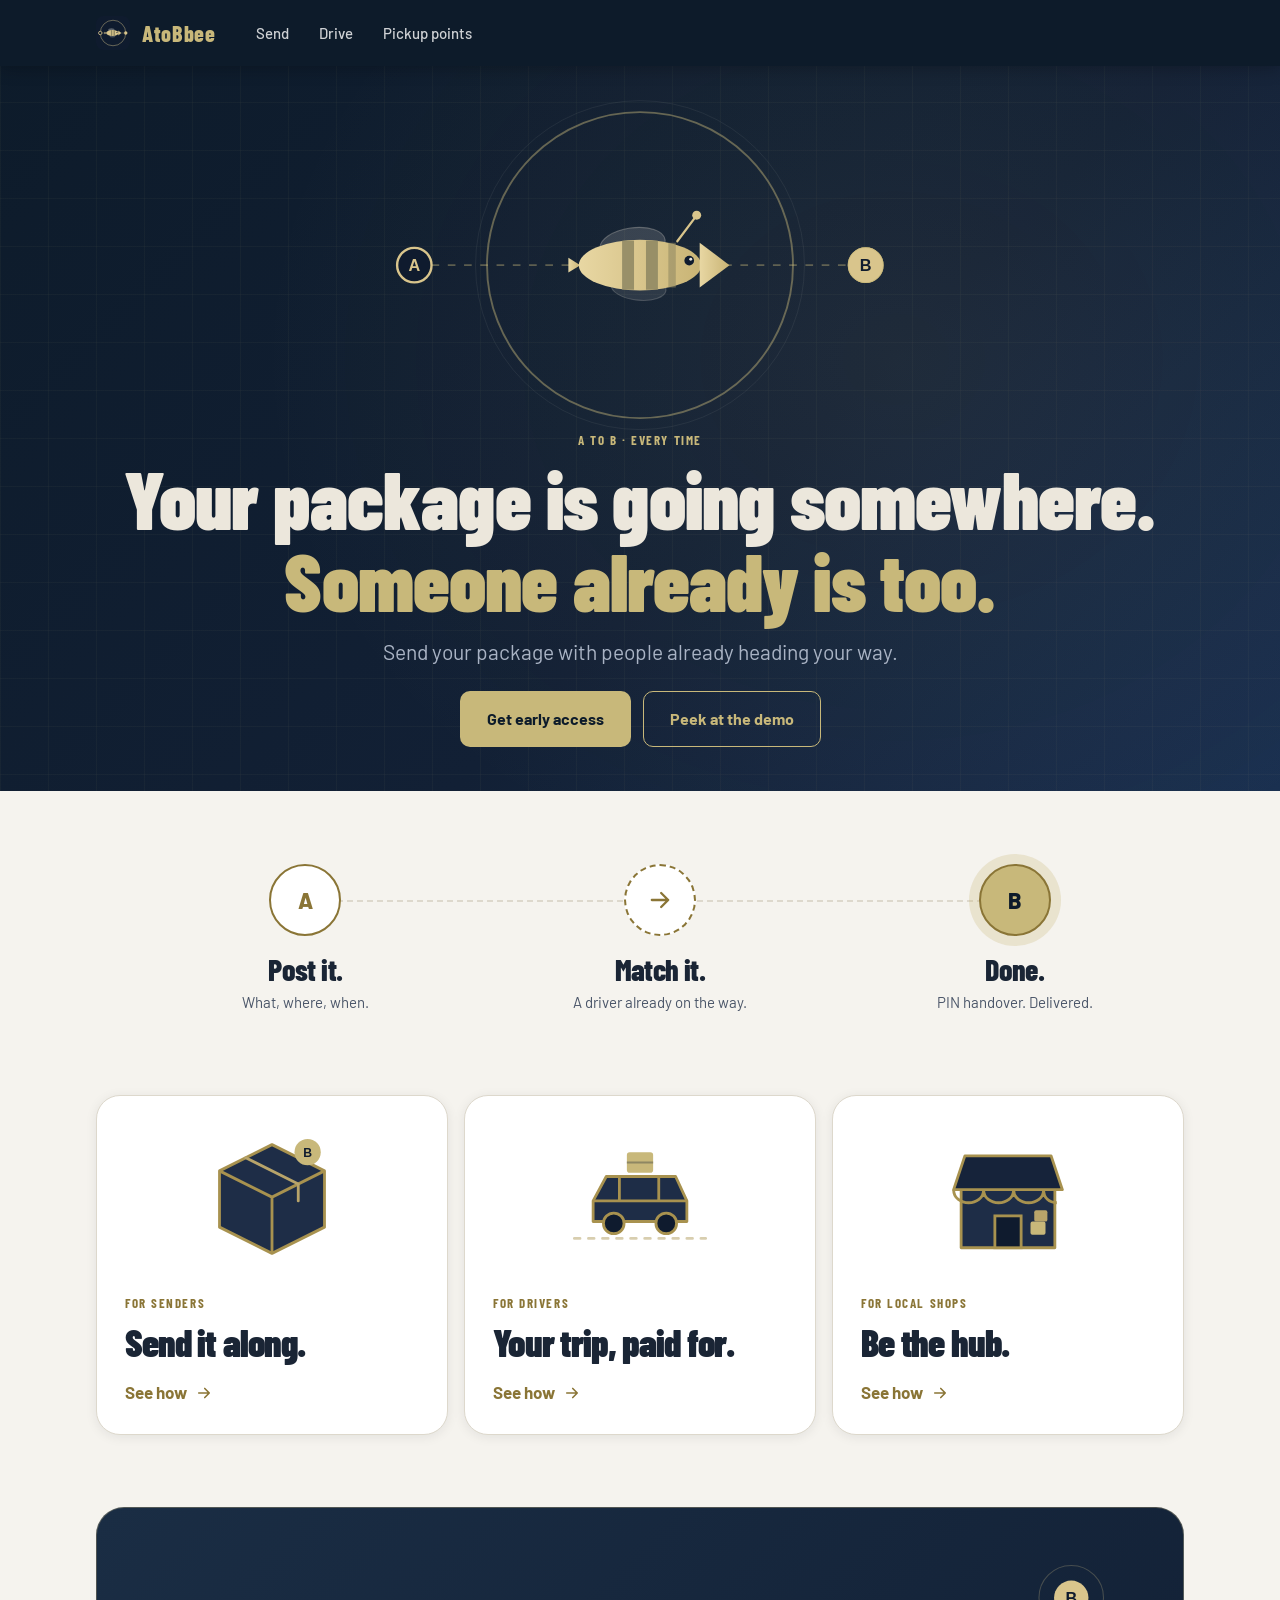
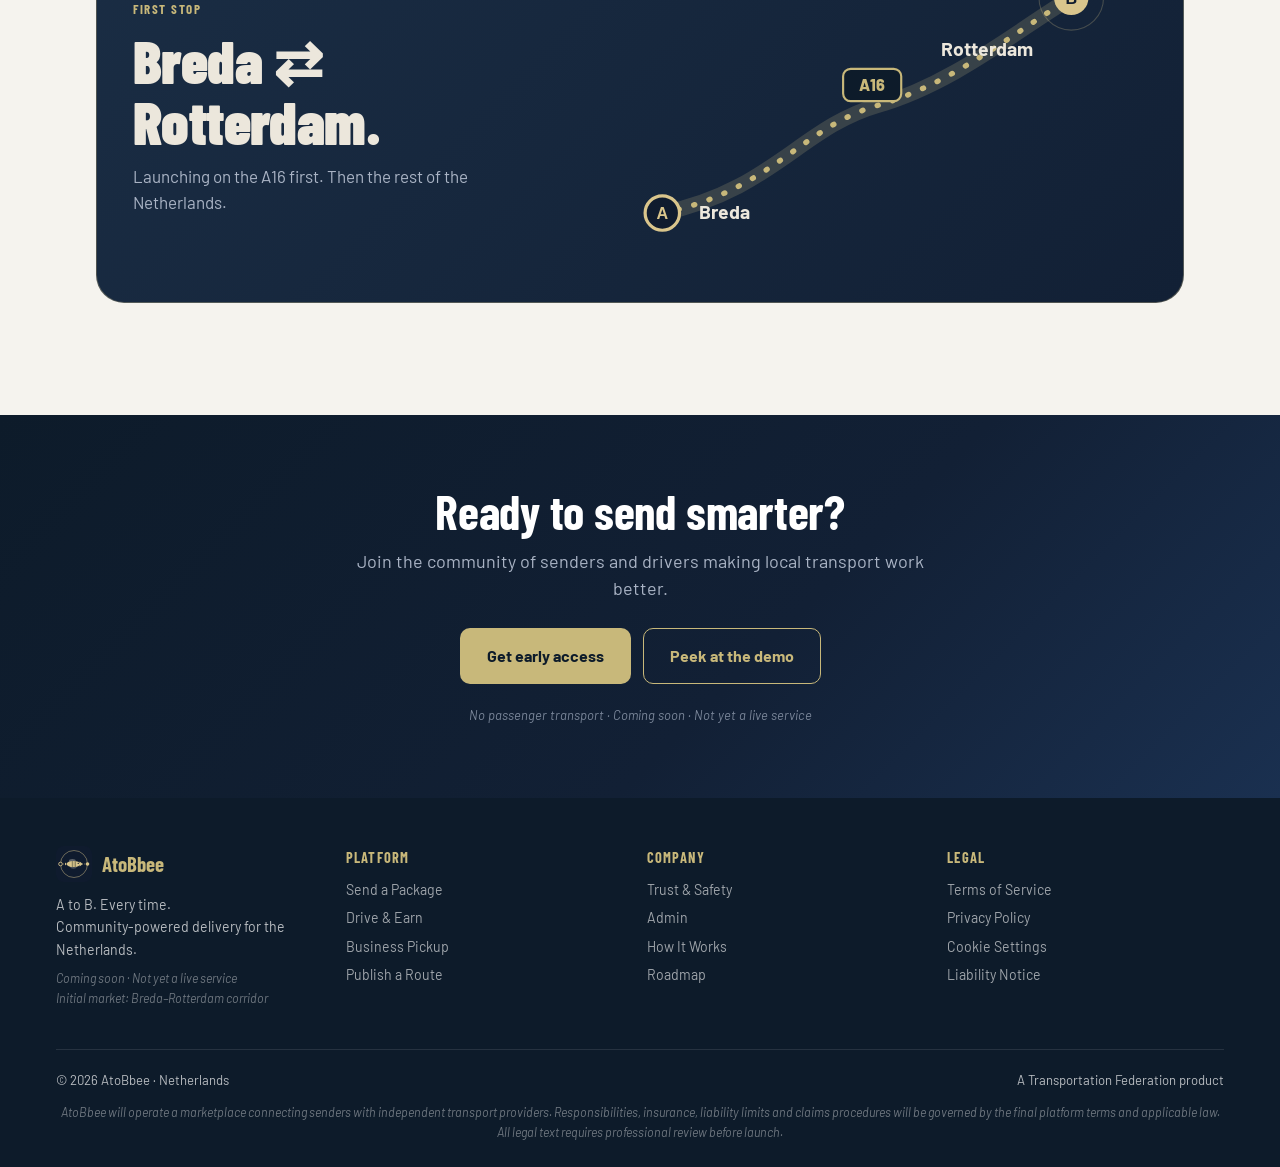
==== commit df1dd0c8: "Teaser footer: same link options as the prototype Publish a Route, Trust & Safety and Admin open tha" ====
--- a/teaser/index.html
+++ b/teaser/index.html
@@ -802,18 +802,21 @@
           <a href="#send" data-go="send">Send a Package</a>
           <a href="#drive" data-go="drive">Drive &amp; Earn</a>
           <a href="#host" data-go="host">Business Pickup</a>
-          <a href="demo.html" data-demo>Try the Demo</a>
+          <a href="demo.html#route" data-demo>Publish a Route</a>
         </div>
         <div class="pf-col">
           <h4>Company</h4>
-          <a href="demo.html" data-demo>Trust &amp; Safety</a>
+          <a href="demo.html#trust" data-demo>Trust &amp; Safety</a>
+          <a href="demo.html#admin" data-demo>Admin</a>
           <a href="#" data-go="home">How It Works</a>
-          <a href="#join" data-go="join">Early Access</a>
-          <a href="mailto:YOUR-ADDRESS@gmail.com">Contact</a>
+          <a href="#" class="pf-soon" title="Coming soon">Roadmap</a>
         </div>
         <div class="pf-col">
           <h4>Legal</h4>
+          <a href="#" class="pf-soon" title="Coming soon">Terms of Service</a>
           <a href="privacy.html">Privacy Policy</a>
+          <a href="#" class="pf-soon" title="Coming soon">Cookie Settings</a>
+          <a href="#" class="pf-soon" title="Coming soon">Liability Notice</a>
         </div>
       </div>
     </div>
@@ -896,10 +899,11 @@
   function closeModal(){ modal.hidden = true; if (lastFocus) lastFocus.focus(); }
   document.addEventListener('click', function(e){
     var d = e.target.closest('[data-demo]');
-    if (d){ e.preventDefault(); openModal(); return; }
+    if (d){ e.preventDefault(); document.getElementById('demoGo').setAttribute('href', d.getAttribute('href') || 'demo.html'); openModal(); return; }
     if (e.target === modal || e.target.id === 'demoCancel') closeModal();
   });
   document.addEventListener('keydown', function(e){ if (e.key === 'Escape' && !modal.hidden) closeModal(); });
+  document.addEventListener('click', function(e){ if (e.target.closest('.pf-soon')) e.preventDefault(); });
 })();
 </script>
 
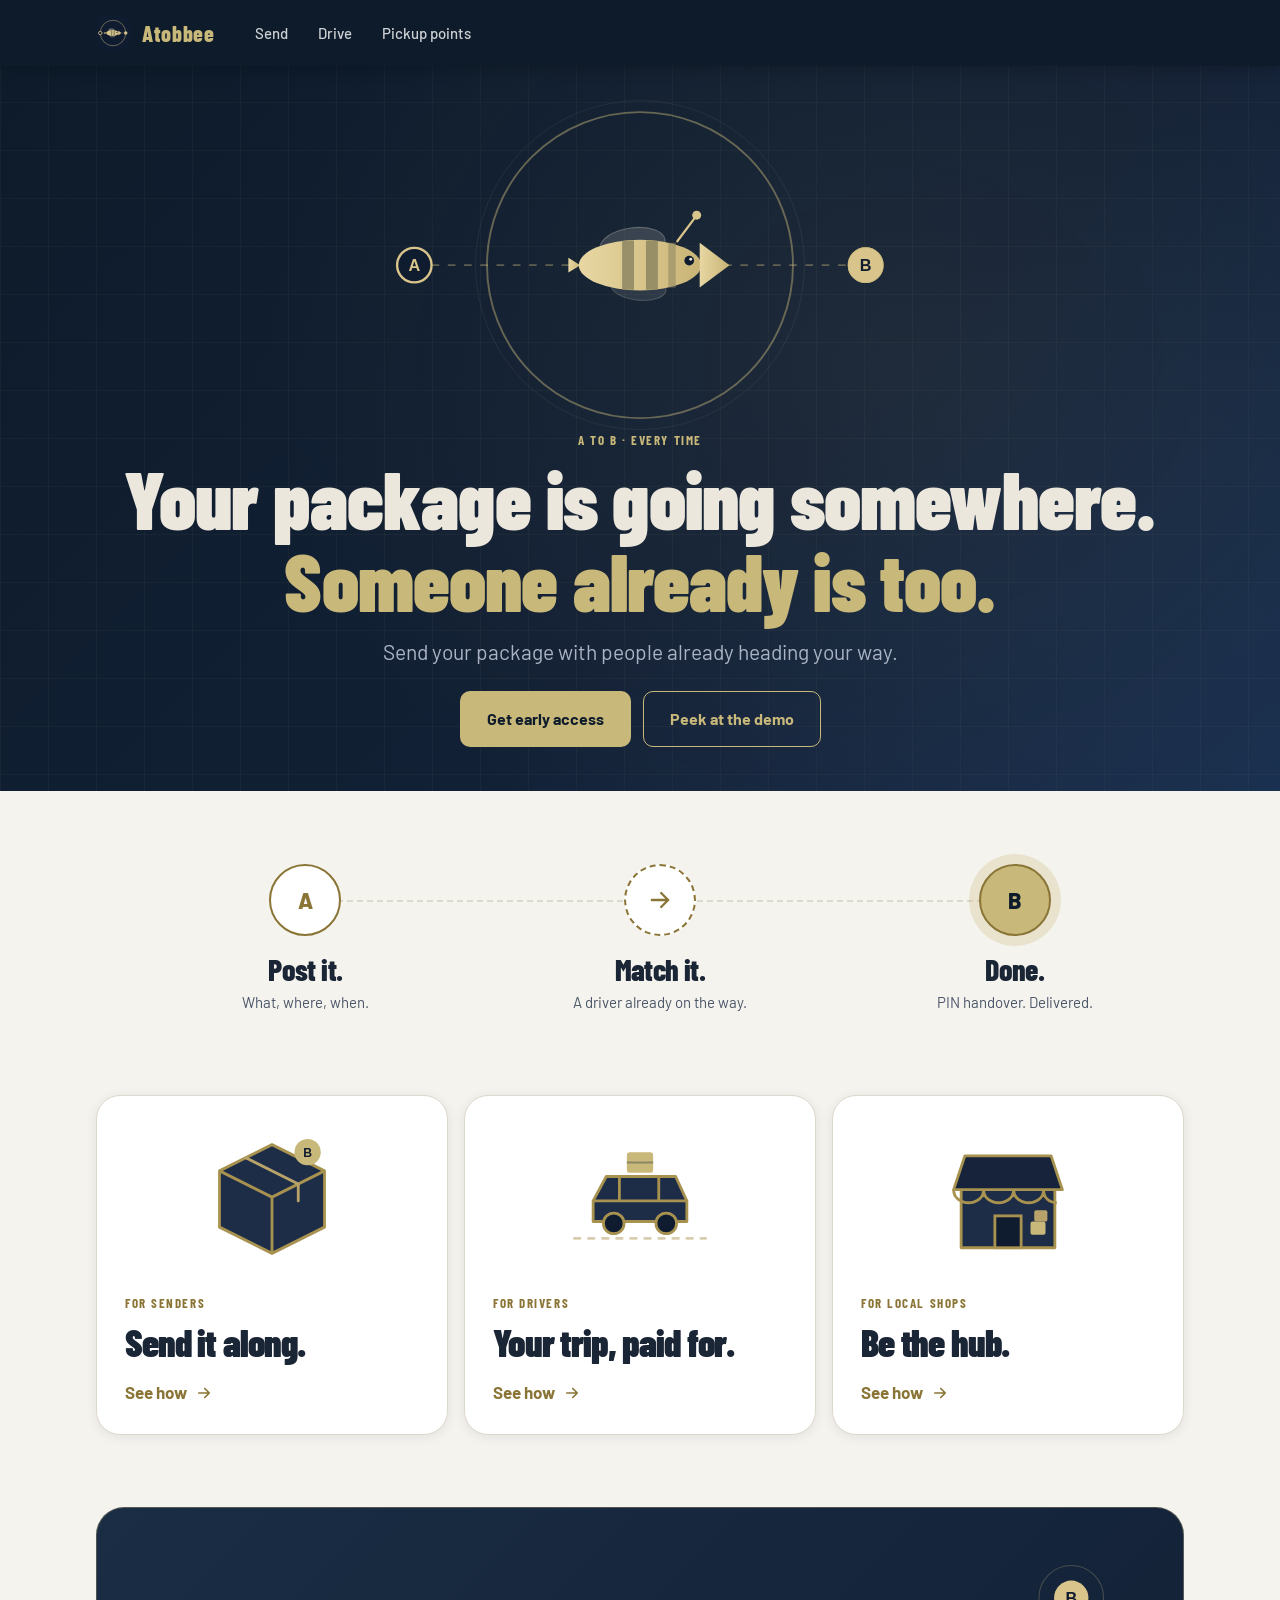
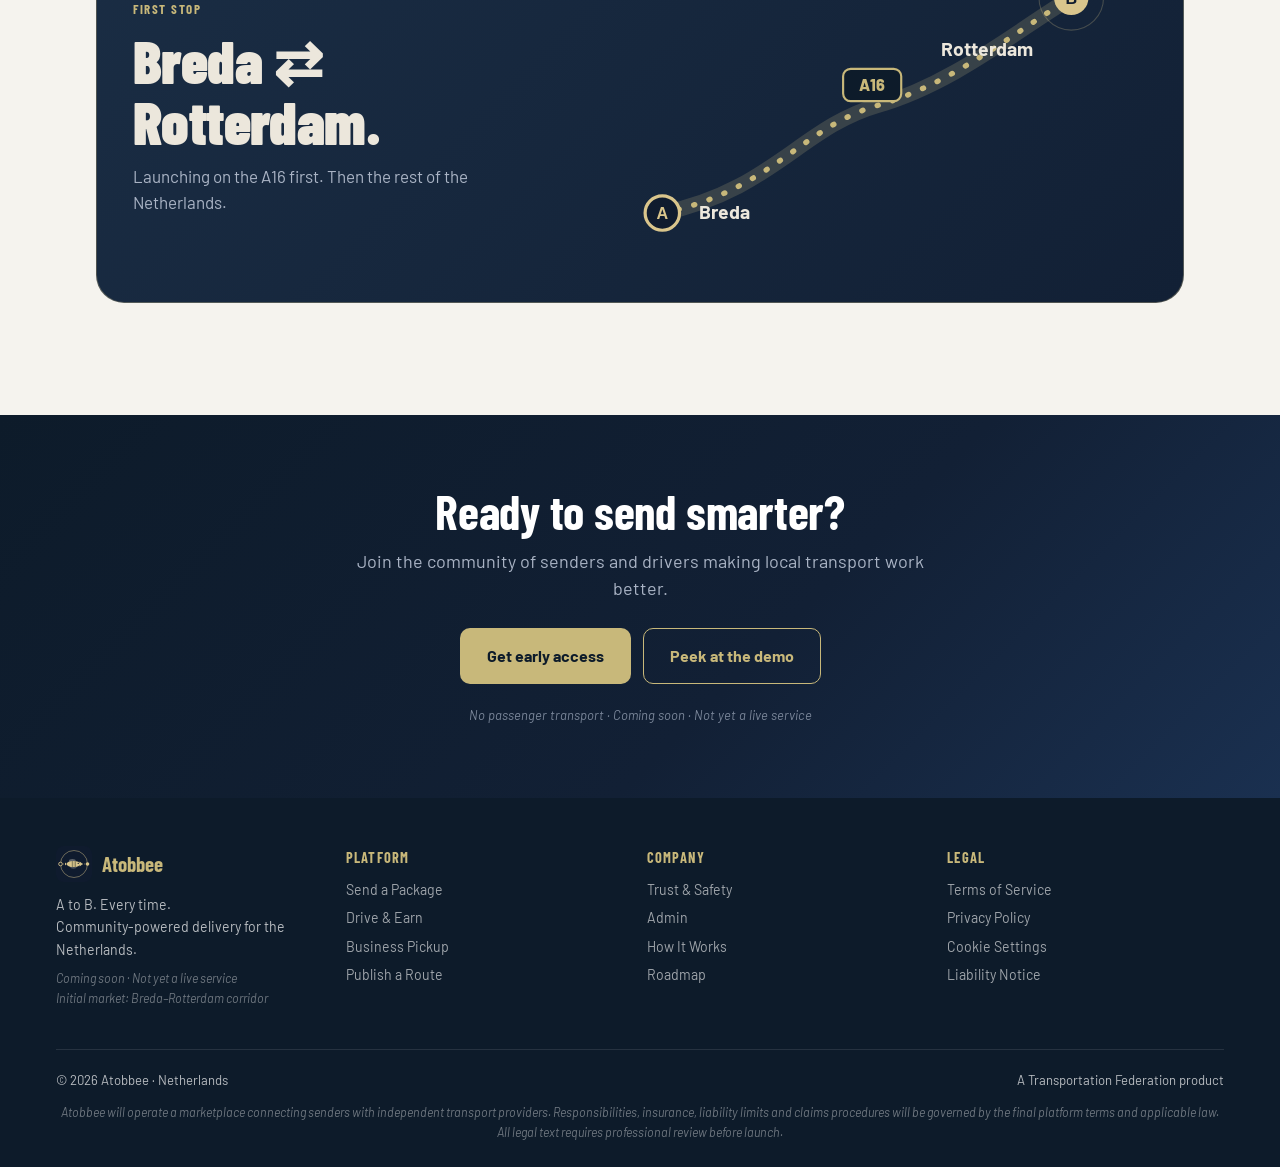
==== commit e5a83e9b: "Rename AtoBbee to Atobbee everywhere Brand name in all copy, pages, legal text, logos' labels, READM" ====
--- a/teaser/index.html
+++ b/teaser/index.html
@@ -5,8 +5,8 @@
 <meta name="viewport" content="width=device-width, initial-scale=1, viewport-fit=cover">
 <meta name="theme-color" content="#0f1b2e">
 <link rel="icon" href="assets/logo-mark.svg" type="image/svg+xml">
-<title>AtoBbee · A to B. Every time.</title>
-<meta name="description" content="AtoBbee connects packages with people already travelling in the right direction. Starting on the Breda–Rotterdam corridor. Join the waitlist.">
+<title>Atobbee · A to B. Every time.</title>
+<meta name="description" content="Atobbee connects packages with people already travelling in the right direction. Starting on the Breda–Rotterdam corridor. Join the waitlist.">
 <link rel="preconnect" href="https://fonts.googleapis.com">
 <link rel="preconnect" href="https://fonts.gstatic.com" crossorigin>
 <link href="https://fonts.googleapis.com/css2?family=Barlow+Condensed:wght@500;600;700&family=Barlow:wght@400;500;600;700&display=swap" rel="stylesheet">
@@ -332,7 +332,7 @@
   .cta-band p{color:var(--mist);font-size:18px;margin:0 auto 26px;max-width:34em}
   .cta-row{display:flex;gap:12px;justify-content:center;flex-wrap:wrap}
   .cta-band .cta-note{font-size:13px;font-style:italic;color:var(--dim);margin:22px auto 0}
-  /* ===== Join page: more about AtoBbee ===== */
+  /* ===== Join page: more about Atobbee ===== */
   .ex-band{padding-block:64px;position:relative;isolation:isolate}
   .ex-band.alt::before{content:"";position:absolute;inset:0 calc(50% - 50vw);z-index:-1;background:#E8E4D9}
   .ex-head{text-align:center;max-width:640px;margin:0 auto 36px}
@@ -410,6 +410,51 @@
   .pf-center{text-align:center;margin-top:12px}
   @media (max-width:700px){.pf-grid{grid-template-columns:1fr}}
   @media (max-width:600px){.pf-links{grid-template-columns:1fr 1fr}}
+
+  /* Location fields */
+  .loc{border:0;padding:0;margin:0}
+  .loc legend{margin-bottom:8px}
+  .loc-row{display:grid;grid-template-columns:1fr 1.3fr 1.2fr;gap:10px}
+  .field select{width:100%;padding:13px 18px;border:1px solid var(--line);border-radius:999px;font:inherit;font-size:16px;background:#fff;color:var(--paper);appearance:none;-webkit-appearance:none;
+    background-image:url("data:image/svg+xml,%3Csvg xmlns='http://www.w3.org/2000/svg' viewBox='0 0 24 24' fill='none' stroke='%238a7536' stroke-width='2.4' stroke-linecap='round' stroke-linejoin='round'%3E%3Cpath d='m6 9 6 6 6-6'/%3E%3C/svg%3E");background-repeat:no-repeat;background-position:right 14px center;background-size:16px;padding-right:40px}
+  .field select:focus{outline:none;border-color:var(--gold);box-shadow:0 0 0 3px var(--glow)}
+  .loc-note{font-size:13px;color:var(--dim);margin:8px 2px 0}
+  @media (max-width:560px){.loc-row{grid-template-columns:1fr 1fr}.loc-row .field:last-child{grid-column:1/-1}}
+  /* Route match explainer */
+  .ex-match{margin-top:20px;padding:28px;gap:20px}
+  .ex-match-top{display:flex;gap:20px;align-items:center}
+  .ex-match-top h3{margin-bottom:6px}
+  .ex-match-top p{flex:none}
+  .ex-ring{--v:90;width:84px;height:84px;border-radius:50%;flex:none;display:grid;place-items:center;position:relative;background:conic-gradient(#C8B87A calc(var(--v)*1%),#ece8dd 0)}
+  .ex-ring::before{content:"";position:absolute;inset:8px;border-radius:50%;background:#fff}
+  .ex-ring b{position:relative;font-family:var(--cond);font-size:24px;color:#8a7536}
+  .ex-factors{display:grid;grid-template-columns:repeat(4,minmax(0,1fr));gap:12px}
+  .ex-factors div{display:grid;grid-template-columns:34px 1fr;column-gap:10px;align-items:start;padding:12px;border-radius:12px;background:#faf8f3;border:1px solid var(--line)}
+  .ex-factors svg{grid-row:span 2;width:34px;height:34px;padding:7px;border-radius:9px;background:#f6efd9;color:#8a7536}
+  .ex-factors b{font-size:15px;color:var(--paper);line-height:1.3}
+  .ex-factors span{font-size:13px;color:var(--dim);line-height:1.4}
+  .ex-match-note{font-size:13px;color:var(--dim)!important;margin:0!important}
+  @media (max-width:900px){.ex-factors{grid-template-columns:repeat(2,minmax(0,1fr))}}
+  @media (max-width:560px){.ex-factors{grid-template-columns:1fr}.ex-match-top{flex-direction:column;align-items:flex-start}}
+  /* Required markers + missing-field highlight */
+  .req{color:#b0892e;text-decoration:none;font-weight:700;margin-left:2px;border:0}
+  .req-note{font-size:13px;color:var(--dim);margin:-4px 0 0;text-align:right}
+  .req-note .req{margin:0 2px 0 0}
+  .email-label{display:block;font-weight:600;font-size:13px;color:var(--mist);margin-bottom:6px}
+  .field input.missing,.email-row input.missing{border-color:#c0392b;box-shadow:0 0 0 3px rgba(192,57,43,.12)}
+  .roles.missing label{border-color:#c0392b}
+  .check.missing span{color:#c0392b}
+
+  /* Route match card: explain first, example last */
+  .ex-match-intro h3{margin-bottom:6px}
+  .ex-match-intro p{flex:none}
+  .ex-match-example{display:flex;gap:18px;align-items:center;padding:16px 18px;border-radius:14px;background:#f6efd9;border:1px solid #e6d9ae}
+  .ex-match-example .ex-ring{width:72px;height:72px}
+  .ex-match-example .ex-ring::before{background:#f6efd9}
+  .ex-match-example .ex-ring b{font-size:21px}
+  .ex-match-example .caps{display:block;margin-bottom:4px}
+  .ex-match-example p{flex:none;margin:0;color:var(--paper)}
+  @media (max-width:560px){.ex-match-example{flex-direction:column;align-items:flex-start}}
 </style>
 </head>
 <body>
@@ -417,7 +462,7 @@
 
 <header class="nav dz">
   <div class="wrap">
-    <a class="brand" href="#" data-go="home"><img alt="" src="assets/logo-mark.svg"><span class="wordmark">AtoBbee</span></a>
+    <a class="brand" href="#" data-go="home"><img alt="" src="assets/logo-mark.svg"><span class="wordmark">Atobbee</span></a>
     <nav class="links" aria-label="Pages">
       <a href="#send" data-go="send">Send</a>
       <a href="#drive" data-go="drive">Drive</a>
@@ -567,7 +612,7 @@
         <div class="big"><small>€</small>18.40</div>
         <p class="lbl">for a trip you were making anyway</p>
         <div class="bar"><b></b><s></s></div>
-        <div class="legend"><span><b>You</b> €18.40</span><span>AtoBbee 8% · €1.60</span></div>
+        <div class="legend"><span><b>You</b> €18.40</span><span>Atobbee 8% · €1.60</span></div>
         <p class="note">Example: a €20 delivery, Breda → Rotterdam. Pricing may change before launch.</p>
       </div>
     </div>
@@ -582,6 +627,7 @@
       <h1>Your shop. <em>The local hub.</em></h1>
       <p class="sub">Neighbours pick up their packages at your counter, and stay for a coffee.</p>
       <ul class="chips">
+        <li>€0.99/month or €10/year</li>
         <li>More foot traffic</li>
         <li>Your hours, your limits</li>
         <li>Pause anytime</li>
@@ -616,12 +662,13 @@
     <div class="join-card">
       <span class="caps">Early access</span>
       <h1>Be first in line.</h1>
-      <p class="sub">Be the first to know when AtoBbee lands near you. Early sign-ups get access first.</p>
+      <p class="sub">Be the first to know when Atobbee lands near you. Early sign-ups get access first.</p>
 
       <form id="form" action="signup.php" method="post" novalidate>
+        <p class="req-note"><abbr class="req" title="required">*</abbr>Required</p>
         <div style="position:absolute;left:-9999px" aria-hidden="true"><label>Website <input type="text" name="website" tabindex="-1" autocomplete="off"></label></div>
         <fieldset>
-          <legend>I want to… <span style="color:var(--dim);font-weight:500">(pick all that fit)</span></legend>
+          <legend>I want to…<abbr class="req" title="required">*</abbr> <span style="color:var(--dim);font-weight:500">(pick all that fit)</span></legend>
           <div class="roles">
             <input type="checkbox" name="roles[]" id="r-send" value="sending"><label for="r-send"><svg viewBox="0 0 24 24" fill="none" stroke="currentColor" stroke-width="1.8" stroke-linejoin="round"><path d="M3 7.5 12 3l9 4.5v9L12 21l-9-4.5z"/><path d="M3 7.5 12 12l9-4.5M12 12v9"/></svg>Send</label>
             <input type="checkbox" name="roles[]" id="r-drive" value="driving"><label for="r-drive"><svg viewBox="0 0 24 24" fill="none" stroke="currentColor" stroke-width="1.8" stroke-linecap="round" stroke-linejoin="round"><path d="M5 16h14v-4l-2-5H7l-2 5z"/><path d="M5 12h14"/><circle cx="8" cy="16.5" r="1.8"/><circle cx="16" cy="16.5" r="1.8"/></svg>Drive</label>
@@ -630,14 +677,24 @@
         </fieldset>
         <div class="shop-field field" id="shopField"><label for="shop">Shop or business name <span class="opt">(optional)</span></label><input type="text" id="shop" name="company" maxlength="120" autocomplete="organization" placeholder="e.g. De Kaashoek, Breda"></div>
         <div class="name-row">
-          <div class="field"><label for="fname">First name <span class="opt">(optional)</span></label><input type="text" id="fname" name="first_name" maxlength="60" autocomplete="given-name" placeholder="Anna"></div>
-          <div class="field"><label for="lname">Surname <span class="opt">(optional)</span></label><input type="text" id="lname" name="last_name" maxlength="80" autocomplete="family-name" placeholder="de Vries"></div>
-        </div>
+          <div class="field"><label for="fname">First name<abbr class="req" title="required">*</abbr></label><input type="text" id="fname" name="first_name" maxlength="60" autocomplete="given-name" placeholder="Anna" required></div>
+          <div class="field"><label for="lname">Surname<abbr class="req" title="required">*</abbr></label><input type="text" id="lname" name="last_name" maxlength="80" autocomplete="family-name" placeholder="de Vries" required></div>
+        </div>
+        <fieldset class="loc">
+          <legend>Where are you based?</legend>
+          <div class="loc-row">
+            <div class="field"><label for="postcode">Postcode<abbr class="req" title="required">*</abbr></label><input type="text" id="postcode" name="postcode" maxlength="12" autocomplete="postal-code" placeholder="4811 AB" required></div>
+            <div class="field"><label for="city">City<abbr class="req" title="required">*</abbr></label><input type="text" id="city" name="city" maxlength="80" autocomplete="address-level2" placeholder="Breda" required></div>
+            <div class="field"><label for="country">Country<abbr class="req" title="required">*</abbr></label><select id="country" name="country" autocomplete="country-name"><option>Netherlands</option><option>Belgium</option><option>Germany</option><option>Other</option></select></div>
+          </div>
+          <p class="loc-note">Just your postcode and city, never your street address. It shows us where to launch first.</p>
+        </fieldset>
+        <label class="email-label" for="email">Email address<abbr class="req" title="required">*</abbr></label>
         <div class="email-row">
-          <input type="email" id="email" name="email" autocomplete="email" placeholder="you@example.com" aria-label="Email address" required>
+          <input type="email" id="email" name="email" autocomplete="email" placeholder="you@example.com" required>
           <button class="btn" type="submit">Get early access</button>
         </div>
-        <label class="check"><input type="checkbox" id="consent" name="consent" value="yes"><span>Yes, send me AtoBbee news and early-access invites. Unsubscribe anytime. See the <a href="privacy.html" style="color:var(--paper)">privacy statement</a>.</span></label>
+        <label class="check"><input type="checkbox" id="consent" name="consent" value="yes"><span>Yes, send me Atobbee news and early-access invites. Unsubscribe anytime. See the <a href="privacy.html" style="color:var(--paper)">privacy statement</a>.<abbr class="req" title="required">*</abbr></span></label>
         <p class="msg" id="msg" role="status" aria-live="polite"></p>
       </form>
 
@@ -660,7 +717,7 @@
       </div>
     </div>
   </div>
-  <!-- ===== More about AtoBbee (below the form) ===== -->
+  <!-- ===== More about Atobbee (below the form) ===== -->
   <div class="ex">
     <section class="ex-band alt">
       <div class="wrap">
@@ -678,7 +735,7 @@
           </article>
           <article class="ex-card">
             <div class="ex-ic"><svg viewBox="0 0 24 24" fill="none" stroke="currentColor" stroke-width="1.7" stroke-linejoin="round"><path d="M4 10v10h16V10"/><path d="M3 10l2-6h14l2 6z"/><path d="M10 20v-5h4v5"/></svg></div>
-            <h3>Businesses</h3><p>Become an AtoBbee pickup point and hold packages for neighbours, for a small monthly fee.</p>
+            <h3>Businesses</h3><p>Become an Atobbee pickup point and hold packages for neighbours, for €0.99 a month or €10 a year.</p>
             <a class="btn ghost sm" href="#join" data-go="join" data-role="pickup">Join as a pickup point</a>
           </article>
         </div>
@@ -689,11 +746,34 @@
       <div class="wrap">
         <div class="ex-head"><span class="caps">Active routes today</span><h2>Drivers already on the road in your region</h2><p>An example of what you'll see when you post a package.</p></div>
         <div class="ex-grid3">
-          <div class="ex-card ex-route"><div class="ex-route-top"><b>Breda <i>→</i> Rotterdam</b></div><div class="ex-who"><svg class="ex-person" width="44" height="44" viewBox="0 0 44 44" aria-hidden="true"><circle cx="22" cy="22" r="21" fill="#2c4370" stroke="#d8cfae" stroke-width="2"/><circle cx="22" cy="17" r="7" fill="#d4c07f"/><path d="M9.5 37.5c1.6-7 6.5-10.5 12.5-10.5s10.9 3.5 12.5 10.5A20.8 20.8 0 0 1 22 43a20.8 20.8 0 0 1-12.5-5.5z" fill="#d4c07f"/></svg><div><b>Sophie V.</b><span>Tesla Model 3 · Today 15:00–17:00</span></div></div><div class="ex-route-foot"><span class="ex-chip">94% compatible</span><span class="ex-price">From €20</span></div></div>
-          <div class="ex-card ex-route"><div class="ex-route-top"><b>Tilburg <i>→</i> Antwerp</b></div><div class="ex-who"><svg class="ex-person" width="44" height="44" viewBox="0 0 44 44" aria-hidden="true"><circle cx="22" cy="22" r="21" fill="#1d2a44" stroke="#d8cfae" stroke-width="2"/><circle cx="22" cy="17" r="7" fill="#d4c07f"/><path d="M9.5 37.5c1.6-7 6.5-10.5 12.5-10.5s10.9 3.5 12.5 10.5A20.8 20.8 0 0 1 22 43a20.8 20.8 0 0 1-12.5-5.5z" fill="#d4c07f"/></svg><div><b>Marco T.</b><span>VW Transporter · Today 16:30</span></div></div><div class="ex-route-foot"><span class="ex-chip">88% compatible</span><span class="ex-price">From €28</span></div></div>
-          <div class="ex-card ex-route"><div class="ex-route-top"><b>Eindhoven <i>→</i> Breda</b></div><div class="ex-who"><svg class="ex-person" width="44" height="44" viewBox="0 0 44 44" aria-hidden="true"><circle cx="22" cy="22" r="21" fill="#2f5a48" stroke="#d8cfae" stroke-width="2"/><circle cx="22" cy="17" r="7" fill="#d4c07f"/><path d="M9.5 37.5c1.6-7 6.5-10.5 12.5-10.5s10.9 3.5 12.5 10.5A20.8 20.8 0 0 1 22 43a20.8 20.8 0 0 1-12.5-5.5z" fill="#d4c07f"/></svg><div><b>Lena K.</b><span>Cargo bike · Tomorrow 09:00</span></div></div><div class="ex-route-foot"><span class="ex-chip">82% compatible</span><span class="ex-price">From €12</span></div></div>
-        </div>
-        <p class="ex-foot">Example data. Live routes appear once AtoBbee launches.</p>
+          <div class="ex-card ex-route"><div class="ex-route-top"><b>Breda <i>→</i> Rotterdam</b></div><div class="ex-who"><svg class="ex-person" width="44" height="44" viewBox="0 0 44 44" aria-hidden="true"><circle cx="22" cy="22" r="21" fill="#2c4370" stroke="#d8cfae" stroke-width="2"/><circle cx="22" cy="17" r="7" fill="#d4c07f"/><path d="M9.5 37.5c1.6-7 6.5-10.5 12.5-10.5s10.9 3.5 12.5 10.5A20.8 20.8 0 0 1 22 43a20.8 20.8 0 0 1-12.5-5.5z" fill="#d4c07f"/></svg><div><b>Sophie V.</b><span>Tesla Model 3 · Today 15:00–17:00</span></div></div><div class="ex-route-foot"><span class="ex-chip">94% route match</span><span class="ex-price">From €20</span></div></div>
+          <div class="ex-card ex-route"><div class="ex-route-top"><b>Tilburg <i>→</i> Antwerp</b></div><div class="ex-who"><svg class="ex-person" width="44" height="44" viewBox="0 0 44 44" aria-hidden="true"><circle cx="22" cy="22" r="21" fill="#1d2a44" stroke="#d8cfae" stroke-width="2"/><circle cx="22" cy="17" r="7" fill="#d4c07f"/><path d="M9.5 37.5c1.6-7 6.5-10.5 12.5-10.5s10.9 3.5 12.5 10.5A20.8 20.8 0 0 1 22 43a20.8 20.8 0 0 1-12.5-5.5z" fill="#d4c07f"/></svg><div><b>Marco T.</b><span>VW Transporter · Today 16:30</span></div></div><div class="ex-route-foot"><span class="ex-chip">88% route match</span><span class="ex-price">From €28</span></div></div>
+          <div class="ex-card ex-route"><div class="ex-route-top"><b>Eindhoven <i>→</i> Breda</b></div><div class="ex-who"><svg class="ex-person" width="44" height="44" viewBox="0 0 44 44" aria-hidden="true"><circle cx="22" cy="22" r="21" fill="#2f5a48" stroke="#d8cfae" stroke-width="2"/><circle cx="22" cy="17" r="7" fill="#d4c07f"/><path d="M9.5 37.5c1.6-7 6.5-10.5 12.5-10.5s10.9 3.5 12.5 10.5A20.8 20.8 0 0 1 22 43a20.8 20.8 0 0 1-12.5-5.5z" fill="#d4c07f"/></svg><div><b>Lena K.</b><span>Cargo bike · Tomorrow 09:00</span></div></div><div class="ex-route-foot"><span class="ex-chip">82% route match</span><span class="ex-price">From €12</span></div></div>
+        </div>
+        <div class="ex-card ex-match">
+          <div class="ex-match-intro">
+            <h3>How route match works</h3>
+            <p>Every driver gets a route match score from 0 to 100%. The higher the score, the better the driver fits your delivery. It combines seven factors:</p>
+          </div>
+          <div class="ex-factors">
+            <div><svg viewBox="0 0 24 24" fill="none" stroke="currentColor" stroke-width="1.8" stroke-linecap="round" stroke-linejoin="round"><circle cx="6" cy="18" r="2.5"/><circle cx="18" cy="6" r="2.5"/><path d="M8.5 18H14a4 4 0 0 0 0-8h-4a4 4 0 0 1 0-8h5.5"/></svg><b>Route overlap</b><span>How much of your route the driver already drives</span></div>
+            <div><svg viewBox="0 0 24 24" fill="none" stroke="currentColor" stroke-width="1.8" stroke-linecap="round"><circle cx="12" cy="13" r="8"/><path d="M12 9v4l2.5 1.5M9 2h6"/></svg><b>Extra driving time</b><span>The detour to pick up and drop off</span></div>
+            <div><svg viewBox="0 0 24 24" fill="none" stroke="currentColor" stroke-width="1.8" stroke-linecap="round" stroke-linejoin="round"><path d="M3 7h11v9H3zM14 10h4l3 3v3h-7z"/><circle cx="7" cy="17.5" r="1.8"/><circle cx="17" cy="17.5" r="1.8"/></svg><b>Vehicle space</b><span>Room left in the car, van or bike</span></div>
+            <div><svg viewBox="0 0 24 24" fill="none" stroke="currentColor" stroke-width="1.8" stroke-linejoin="round"><path d="M3 7.5 12 3l9 4.5v9L12 21l-9-4.5z"/><path d="M3 7.5 12 12l9-4.5M12 12v9"/></svg><b>Size &amp; weight</b><span>Your package fits the driver's limits</span></div>
+            <div><svg viewBox="0 0 24 24" fill="none" stroke="currentColor" stroke-width="1.8" stroke-linecap="round" stroke-linejoin="round"><rect x="3" y="5" width="18" height="16" rx="2"/><path d="M3 10h18M8 3v4M16 3v4"/></svg><b>Pickup &amp; delivery times</b><span>Overlap with your time windows</span></div>
+            <div><svg viewBox="0 0 24 24" fill="none" stroke="currentColor" stroke-width="1.8" stroke-linecap="round" stroke-linejoin="round"><path d="M4 6h10M18 6h2M4 12h4M12 12h8M4 18h12M20 18h0"/><circle cx="16" cy="6" r="2"/><circle cx="10" cy="12" r="2"/><circle cx="18" cy="18" r="2"/></svg><b>Driver preferences</b><span>Categories and items they accept</span></div>
+            <div><svg viewBox="0 0 24 24" fill="none" stroke="currentColor" stroke-width="1.8" stroke-linecap="round" stroke-linejoin="round"><path d="M12 3 4 6v6c0 4.5 3.4 8 8 9 4.6-1 8-4.5 8-9V6z"/><path d="m9 12 2 2 4-4"/></svg><b>Handling &amp; checks</b><span>Fragile care, PIN, ID or signature you asked for</span></div>
+          </div>
+          <div class="ex-match-example">
+            <div class="ex-ring" style="--v:94"><b>94%</b></div>
+            <div>
+              <span class="caps">For example: 94% route match</span>
+              <p>This driver is already travelling along most of your delivery route, has enough vehicle capacity and can meet your requested pickup and delivery times.</p>
+            </div>
+          </div>
+          <p class="ex-match-note">Rule-based, not AI: you can always see why a driver matches.</p>
+        </div>
+        <p class="ex-foot">Example data. Live routes appear once Atobbee launches.</p>
       </div>
     </section>
 
@@ -704,7 +784,7 @@
           <span class="caps">Example delivery · Breda → Rotterdam</span>
           <dl>
             <div><dt>Customer delivery price</dt><dd>€20.00</dd></div>
-            <div><dt>AtoBbee commission (8%)</dt><dd class="minus">− €1.60</dd></div>
+            <div><dt>Atobbee commission (8%)</dt><dd class="minus">− €1.60</dd></div>
             <div class="total"><dt>Driver earnings</dt><dd>€18.40</dd></div>
           </dl>
           <p>Minimum commission €1.50 · Planned pricing, may change before launch</p>
@@ -752,9 +832,9 @@
       <div class="wrap ex-split rev">
         <div class="ex-card ex-plan">
           <div class="ex-ic"><svg viewBox="0 0 24 24" fill="none" stroke="currentColor" stroke-width="1.7" stroke-linejoin="round"><path d="M4 10v10h16V10"/><path d="M3 10l2-6h14l2 6z"/><path d="M10 20v-5h4v5"/></svg></div>
-          <h3>AtoBbee Business</h3>
+          <h3>Atobbee Business</h3>
           <div class="ex-plan-price">€0.99<small>/month</small></div>
-          <p class="ex-plan-per">or €11.88 billed annually · planned</p>
+          <p class="ex-plan-per">or €10 a year · planned</p>
           <ul class="ex-checks">
             <li>Business pickup point profile</li>
             <li>Opening hours and daily capacity</li>
@@ -767,7 +847,7 @@
         <div>
           <span class="caps">Pickup points</span>
           <h2 class="ex-h2">Turn your business into a hub</h2>
-          <p class="ex-lead">Bakeries, corner shops, florists, co-working spaces: any local business can become an AtoBbee pickup and drop-off point. Customers collect when it suits them, and you gain foot traffic.</p>
+          <p class="ex-lead">Bakeries, corner shops, florists, co-working spaces: any local business can become an Atobbee pickup and drop-off point. Customers collect when it suits them, and you gain foot traffic.</p>
           <p class="ex-lead">Free for senders to use. The subscription is paid by the business. Simple, transparent, community-first.</p>
         </div>
       </div>
@@ -792,7 +872,7 @@
   <div class="pf-container">
     <div class="pf-grid">
       <div>
-        <a class="pf-logo" href="#" data-go="home"><img src="assets/logo-mark.svg" alt="AtoBbee"><span>AtoBbee</span></a>
+        <a class="pf-logo" href="#" data-go="home"><img src="assets/logo-mark.svg" alt="Atobbee"><span>Atobbee</span></a>
         <p class="pf-tag">A to B. Every time.<br>Community-powered delivery for the Netherlands.</p>
         <p class="pf-legal">Coming soon · Not yet a live service<br>Initial market: Breda–Rotterdam corridor</p>
       </div>
@@ -814,17 +894,17 @@
         <div class="pf-col">
           <h4>Legal</h4>
           <a href="#" class="pf-soon" title="Coming soon">Terms of Service</a>
-          <a href="privacy.html">Privacy Policy</a>
-          <a href="#" class="pf-soon" title="Coming soon">Cookie Settings</a>
+          <a href="privacy-policy.html">Privacy Policy</a>
+          <a href="cookies.html">Cookie Settings</a>
           <a href="#" class="pf-soon" title="Coming soon">Liability Notice</a>
         </div>
       </div>
     </div>
     <div class="pf-bottom">
-      <span>© 2026 AtoBbee · Netherlands</span>
+      <span>© 2026 Atobbee · Netherlands</span>
       <span>A Transportation Federation product</span>
     </div>
-    <p class="pf-legal pf-center">AtoBbee will operate a marketplace connecting senders with independent transport providers. Responsibilities, insurance, liability limits and claims procedures will be governed by the final platform terms and applicable law. All legal text requires professional review before launch.</p>
+    <p class="pf-legal pf-center">Atobbee will operate a marketplace connecting senders with independent transport providers. Responsibilities, insurance, liability limits and claims procedures will be governed by the final platform terms and applicable law. All legal text requires professional review before launch.</p>
   </div>
 </footer>
 
@@ -874,10 +954,21 @@
   function syncShop(){ shopField.classList.toggle('on', hostBox.checked); }
   hostBox.addEventListener('change', syncShop);
   document.addEventListener('click', function(){ setTimeout(syncShop, 0); });
+
+  function flag(el, bad){ if (el) el.classList.toggle('missing', !!bad); }
+  form.addEventListener('input', function(e){ if (e.target.classList) e.target.classList.remove('missing'); });
+  form.addEventListener('change', function(e){ if (e.target.closest && e.target.closest('.roles')) flag(form.querySelector('.roles'), false); if (e.target.id === 'consent') flag(form.querySelector('.check'), false); });
   form.addEventListener('submit', function(e){
     e.preventDefault();
-    if (!form.querySelector('input[name="roles[]"]:checked')) { msg.textContent = 'Pick at least one option.'; return; }
-    if (!/^[^\s@]+@[^\s@]+\.[^\s@]+$/.test(form.email.value.trim())) { msg.textContent = "That email doesn't look quite right."; return; }
+    var noRole = !form.querySelector('.roles input:checked');
+    var f = form.first_name, l = form.last_name, pc = form.postcode, c = form.city, em = form.email;
+    var badEmail = !/^[^\s@]+@[^\s@]+\.[^\s@]+$/.test(em.value.trim());
+    flag(form.querySelector('.roles'), noRole); flag(f, !f.value.trim()); flag(l, !l.value.trim());
+    flag(pc, !pc.value.trim()); flag(c, !c.value.trim()); flag(em, badEmail); flag(form.querySelector('.check'), !form.consent.checked);
+    if (noRole) { msg.textContent = 'Pick at least one option.'; return; }
+    if (!f.value.trim() || !l.value.trim()) { msg.textContent = 'Fill in your first name and surname.'; f.value.trim() ? l.focus() : f.focus(); return; }
+    if (!pc.value.trim() || !c.value.trim()) { msg.textContent = 'Fill in your postcode and city.'; pc.value.trim() ? c.focus() : pc.focus(); return; }
+    if (badEmail) { msg.textContent = "That email doesn't look quite right."; em.focus(); return; }
     if (!form.consent.checked) { msg.textContent = 'Tick the box so we can email you.'; return; }
     msg.textContent = '';
     var btn = form.querySelector('button[type=submit]'); btn.disabled = true;
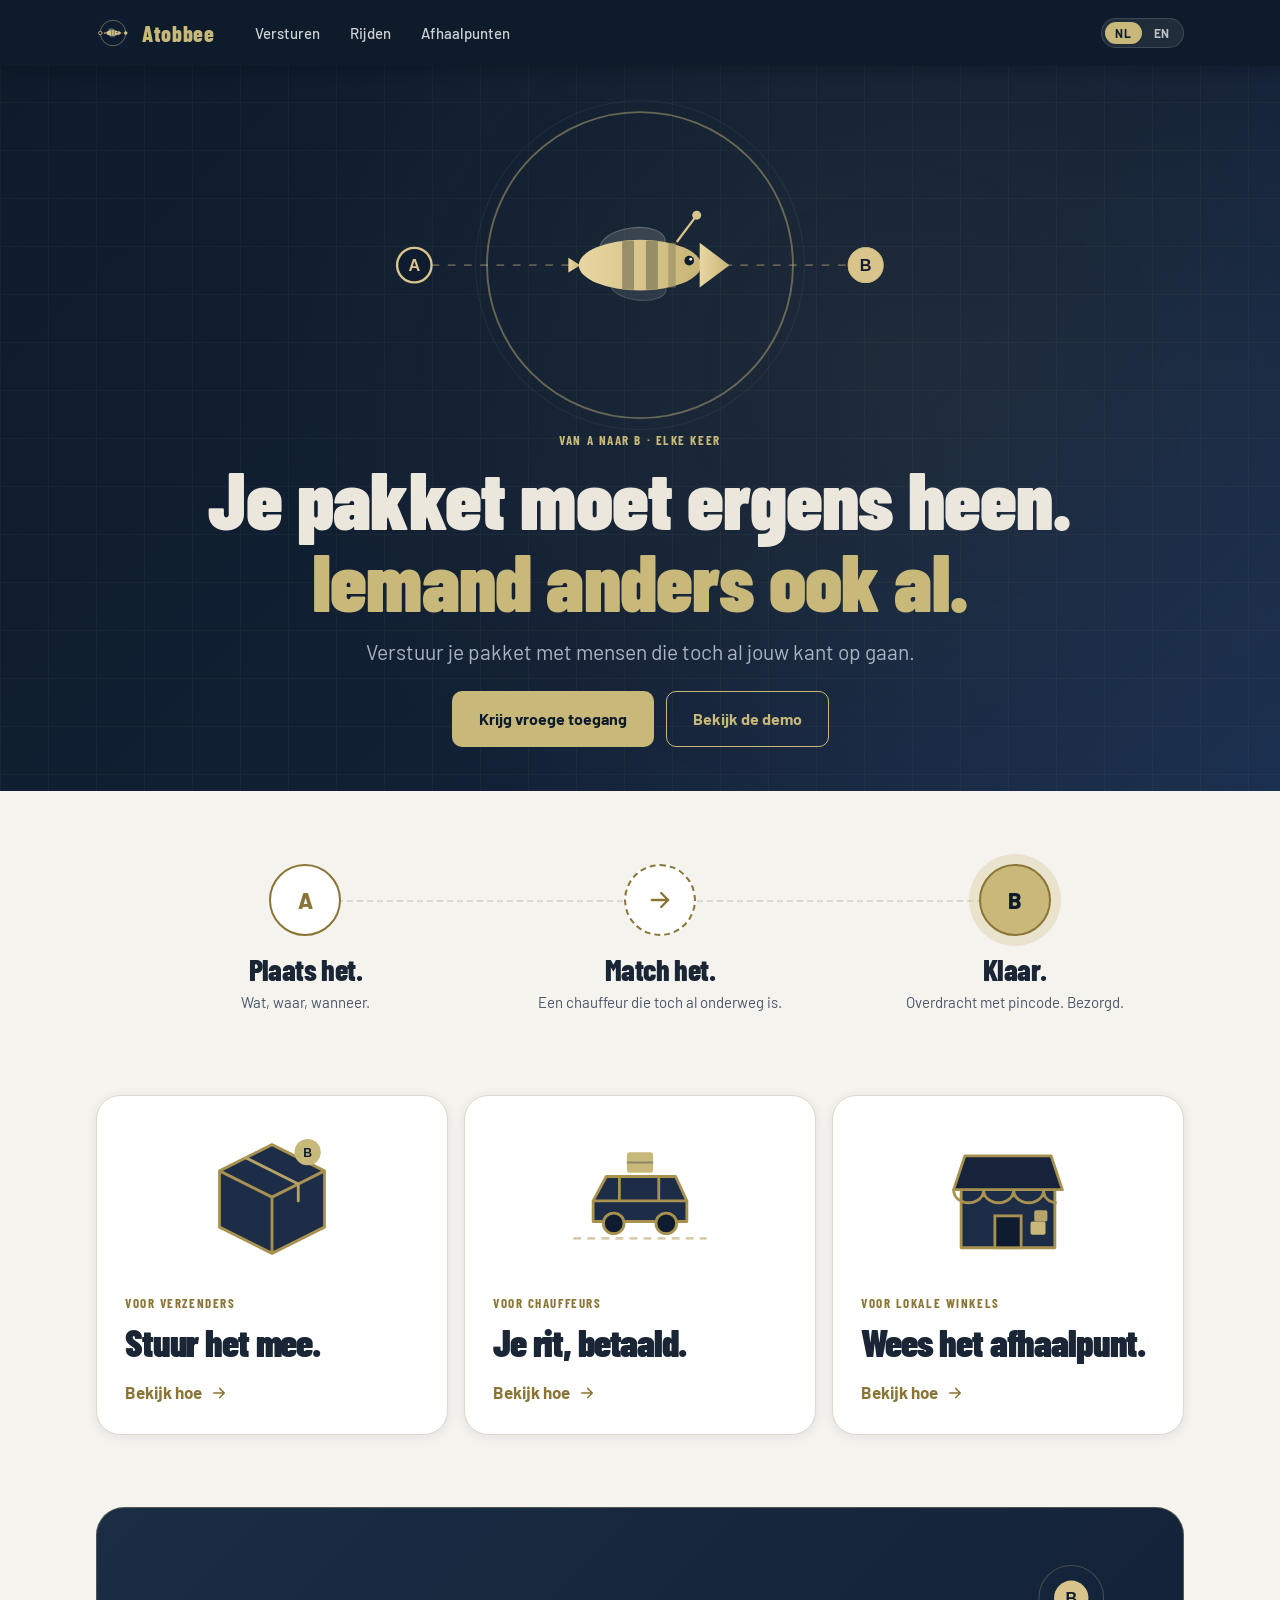
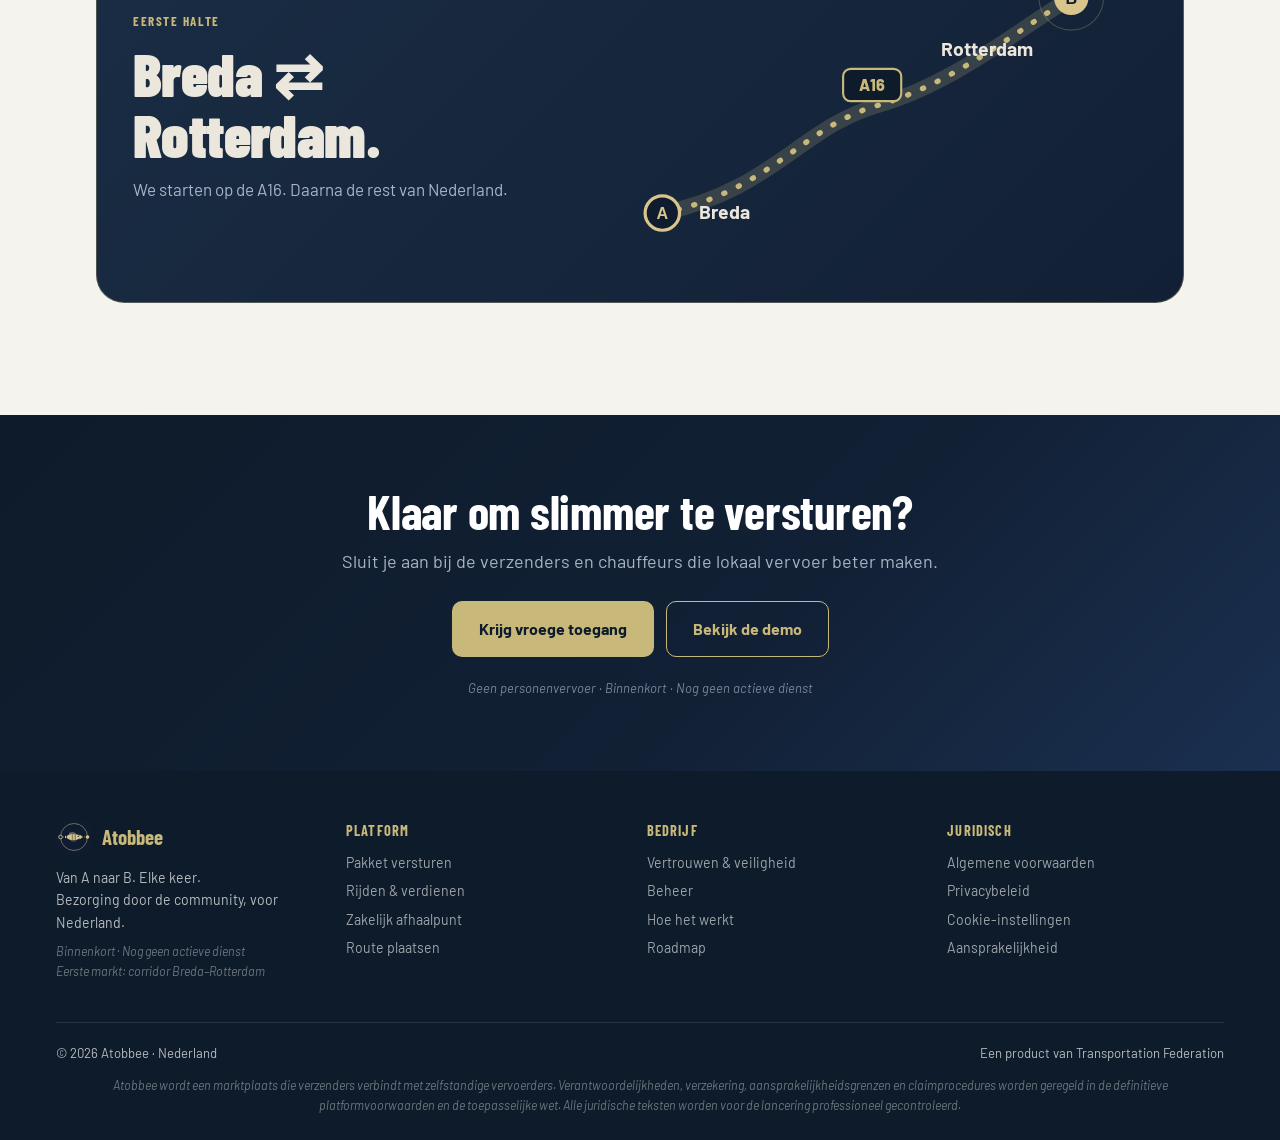
==== commit 3a75e4a3: "Teaser: Dutch by default with NL/EN language switch Co-Authored-By: Claude Opus 5.5 <noreply@anthrop" ====
--- a/teaser/index.html
+++ b/teaser/index.html
@@ -1,12 +1,12 @@
 <!doctype html>
-<html lang="en">
+<html lang="nl">
 <head>
 <meta charset="utf-8">
 <meta name="viewport" content="width=device-width, initial-scale=1, viewport-fit=cover">
 <meta name="theme-color" content="#0f1b2e">
 <link rel="icon" href="assets/logo-mark.svg" type="image/svg+xml">
-<title>Atobbee · A to B. Every time.</title>
-<meta name="description" content="Atobbee connects packages with people already travelling in the right direction. Starting on the Breda–Rotterdam corridor. Join the waitlist.">
+<title>Atobbee · Van A naar B. Elke keer.</title>
+<meta name="description" content="Atobbee verbindt pakketten met mensen die toch al de goede kant op reizen. We starten op de corridor Breda–Rotterdam. Meld je aan voor de wachtlijst.">
 <link rel="preconnect" href="https://fonts.googleapis.com">
 <link rel="preconnect" href="https://fonts.gstatic.com" crossorigin>
 <link href="https://fonts.googleapis.com/css2?family=Barlow+Condensed:wght@500;600;700&family=Barlow:wght@400;500;600;700&display=swap" rel="stylesheet">
@@ -455,6 +455,13 @@
   .ex-match-example .caps{display:block;margin-bottom:4px}
   .ex-match-example p{flex:none;margin:0;color:var(--paper)}
   @media (max-width:560px){.ex-match-example{flex-direction:column;align-items:flex-start}}
+
+  /* Language switch */
+  .lang{display:flex;gap:2px;padding:3px;border-radius:999px;background:rgba(255,255,255,.08);border:1px solid rgba(255,255,255,.14);flex:none}
+  .lang button{font:inherit;font-size:12px;font-weight:700;letter-spacing:.06em;color:rgba(255,255,255,.7);background:none;border:0;padding:5px 10px;border-radius:999px;cursor:pointer;line-height:1}
+  .lang button:hover{color:#fff}
+  .lang button[aria-pressed="true"]{background:var(--gold);color:var(--ink-navy,#0f1b2e)}
+  .lang button:focus-visible{outline:2px solid var(--gold);outline-offset:2px}
 </style>
 </head>
 <body>
@@ -464,11 +471,12 @@
   <div class="wrap">
     <a class="brand" href="#" data-go="home"><img alt="" src="assets/logo-mark.svg"><span class="wordmark">Atobbee</span></a>
     <nav class="links" aria-label="Pages">
-      <a href="#send" data-go="send">Send</a>
-      <a href="#drive" data-go="drive">Drive</a>
-      <a href="#host" data-go="host">Pickup points</a>
+      <a href="#send" data-go="send" data-i18n="k0">Versturen</a>
+      <a href="#drive" data-go="drive" data-i18n="k1">Rijden</a>
+      <a href="#host" data-go="host" data-i18n="k2">Afhaalpunten</a>
     </nav>
-    <a class="btn sm" id="navDemo" href="demo.html" data-demo>Open demo</a>
+    <a class="btn sm" id="navDemo" href="demo.html" data-demo data-i18n="k3">Open demo</a>
+    <div class="lang" role="group" aria-label="Taal / Language"><button type="button" data-lang="nl" aria-pressed="true">NL</button><button type="button" data-lang="en" aria-pressed="false">EN</button></div>
   </div>
 </header>
 
@@ -478,7 +486,7 @@
 <section class="view" id="v-home" aria-label="Home">
   <div class="wrap">
     <div class="hero dz">
-      <svg class="orbit" viewBox="0 0 640 360" role="img" aria-label="A bee flying from A to B">
+      <svg class="orbit" viewBox="0 0 640 360" role="img" aria-label="Een bij die van A naar B vliegt" data-i18n-aria-label="a2">
         <defs>
           <linearGradient id="g1" x1="0" x2="1"><stop offset="0" stop-color="#e8d7a3"/><stop offset="1" stop-color="#c9b475"/></linearGradient>
         </defs>
@@ -508,47 +516,47 @@
           </g>
         </g></g>
       </svg>
-      <span class="caps">A to B · Every time</span>
-      <h1>Your package is going somewhere. <em>Someone already is too.</em></h1>
-      <p class="sub">Send your package with people already heading your way.</p>
+      <span class="caps" data-i18n="k4">Van A naar B · Elke keer</span>
+      <h1 data-i18n="k5">Je pakket moet ergens heen. <em>Iemand anders ook al.</em></h1>
+      <p class="sub" data-i18n="k6">Verstuur je pakket met mensen die toch al jouw kant op gaan.</p>
       <div class="row">
-        <a class="btn" href="#join" data-go="join">Get early access</a>
-        <a class="btn ghost" href="demo.html" id="demo-link" data-demo>Peek at the demo</a>
+        <a class="btn" href="#join" data-go="join" data-i18n="k7">Krijg vroege toegang</a>
+        <a class="btn ghost" href="demo.html" id="demo-link" data-demo data-i18n="k8">Bekijk de demo</a>
       </div>
     </div>
   </div>
 
   <div class="wrap strip">
     <ol class="route-steps">
-      <li><div class="node">A</div><h3>Post it.</h3><p>What, where, when.</p></li>
-      <li><div class="node mid"><svg viewBox="0 0 24 24" fill="none" stroke="currentColor" stroke-width="2" stroke-linecap="round" stroke-linejoin="round"><path d="M5 12h14M13 6l6 6-6 6"/></svg></div><h3>Match it.</h3><p>A driver already on the way.</p></li>
-      <li><div class="node b">B</div><h3>Done.</h3><p>PIN handover. Delivered.</p></li>
+      <li><div class="node">A</div><h3 data-i18n="k9">Plaats het.</h3><p data-i18n="k10">Wat, waar, wanneer.</p></li>
+      <li><div class="node mid"><svg viewBox="0 0 24 24" fill="none" stroke="currentColor" stroke-width="2" stroke-linecap="round" stroke-linejoin="round"><path d="M5 12h14M13 6l6 6-6 6"/></svg></div><h3 data-i18n="k11">Match het.</h3><p data-i18n="k12">Een chauffeur die toch al onderweg is.</p></li>
+      <li><div class="node b">B</div><h3 data-i18n="k13">Klaar.</h3><p data-i18n="k14">Overdracht met pincode. Bezorgd.</p></li>
     </ol>
   </div>
 
   <div class="wrap tiles">
     <a class="tile" href="#send" data-go="send">
       <div class="art"><svg viewBox="0 0 160 160" fill="none"><path d="M80 22 136 50v60L80 138 24 110V50z" fill="#1e2d47" stroke="#d9c58c" stroke-width="3" stroke-linejoin="round"/><path d="M24 50 80 78l56-28M80 78v60" stroke="#d9c58c" stroke-width="3" stroke-linejoin="round"/><path d="M52 36l56 28v18" stroke="#b8a46a" stroke-width="3" stroke-linecap="round" stroke-linejoin="round"/><circle cx="118" cy="30" r="14" fill="#d9c58c"/><text x="118" y="35" text-anchor="middle" font-family="Inter,Arial" font-weight="800" font-size="13" fill="#0f1b2e">B</text></svg></div>
-      <div><div class="caps">For senders</div><h3>Send it along.</h3><span class="go">See how <svg viewBox="0 0 24 24" fill="none" stroke="currentColor" stroke-width="2.2" stroke-linecap="round" stroke-linejoin="round"><path d="M5 12h14M13 6l6 6-6 6"/></svg></span></div>
+      <div><div class="caps" data-i18n="k15">Voor verzenders</div><h3 data-i18n="k16">Stuur het mee.</h3><span class="go"><span data-i18n="seeHow">Bekijk hoe</span> <svg viewBox="0 0 24 24" fill="none" stroke="currentColor" stroke-width="2.2" stroke-linecap="round" stroke-linejoin="round"><path d="M5 12h14M13 6l6 6-6 6"/></svg></span></div>
     </a>
     <a class="tile" href="#drive" data-go="drive">
       <div class="art"><svg viewBox="0 0 160 160" fill="none"><path d="M10 122h140" stroke="#d9c58c" stroke-opacity=".45" stroke-width="3" stroke-dasharray="6 9" stroke-linecap="round"/><path d="M30 104h100v-22l-12-26H44L30 82z" fill="#1e2d47" stroke="#d9c58c" stroke-width="3" stroke-linejoin="round"/><path d="M30 82h100M58 56v26M100 56v26" stroke="#d9c58c" stroke-width="3"/><circle cx="52" cy="106" r="11" fill="#0f1b2e" stroke="#d9c58c" stroke-width="3"/><circle cx="108" cy="106" r="11" fill="#0f1b2e" stroke="#d9c58c" stroke-width="3"/><rect x="66" y="30" width="28" height="22" rx="3" fill="#d9c58c"/><path d="M66 41h28" stroke="#8e8762" stroke-width="2"/></svg></div>
-      <div><div class="caps">For drivers</div><h3>Your trip, paid for.</h3><span class="go">See how <svg viewBox="0 0 24 24" fill="none" stroke="currentColor" stroke-width="2.2" stroke-linecap="round" stroke-linejoin="round"><path d="M5 12h14M13 6l6 6-6 6"/></svg></span></div>
+      <div><div class="caps" data-i18n="k17">Voor chauffeurs</div><h3 data-i18n="k18">Je rit, betaald.</h3><span class="go"><span data-i18n="seeHow">Bekijk hoe</span> <svg viewBox="0 0 24 24" fill="none" stroke="currentColor" stroke-width="2.2" stroke-linecap="round" stroke-linejoin="round"><path d="M5 12h14M13 6l6 6-6 6"/></svg></span></div>
     </a>
     <a class="tile" href="#host" data-go="host">
       <div class="art"><svg viewBox="0 0 160 160" fill="none"><path d="M30 70v62h100V70" fill="#1e2d47" stroke="#d9c58c" stroke-width="3" stroke-linejoin="round"/><path d="M22 70l12-36h92l12 36z" fill="#16233a" stroke="#d9c58c" stroke-width="3" stroke-linejoin="round"/><path d="M22 70c0 9 8 14 16 14s16-5 16-14c0 9 8 14 16 14s16-5 16-14c0 9 8 14 16 14s16-5 16-14c0 9 6 14 14 14" stroke="#d9c58c" stroke-width="3"/><rect x="66" y="98" width="28" height="34" fill="#0f1b2e" stroke="#d9c58c" stroke-width="3"/><rect x="104" y="104" width="16" height="14" rx="2" fill="#d9c58c"/><rect x="108" y="92" width="14" height="12" rx="2" fill="#b8a46a"/></svg></div>
-      <div><div class="caps">For local shops</div><h3>Be the hub.</h3><span class="go">See how <svg viewBox="0 0 24 24" fill="none" stroke="currentColor" stroke-width="2.2" stroke-linecap="round" stroke-linejoin="round"><path d="M5 12h14M13 6l6 6-6 6"/></svg></span></div>
+      <div><div class="caps" data-i18n="k19">Voor lokale winkels</div><h3 data-i18n="k20">Wees het afhaalpunt.</h3><span class="go"><span data-i18n="seeHow">Bekijk hoe</span> <svg viewBox="0 0 24 24" fill="none" stroke="currentColor" stroke-width="2.2" stroke-linecap="round" stroke-linejoin="round"><path d="M5 12h14M13 6l6 6-6 6"/></svg></span></div>
     </a>
   </div>
 
   <div class="wrap corridor">
     <div class="corridor-card dz">
       <div>
-        <span class="caps">First stop</span>
+        <span class="caps" data-i18n="k21">Eerste halte</span>
         <h2>Breda ⇄ Rotterdam.</h2>
-        <p>Launching on the A16 first. Then the rest of the Netherlands.</p>
-      </div>
-      <svg class="map" viewBox="0 0 520 300" role="img" aria-label="The A16 between Breda and Rotterdam">
+        <p data-i18n="k22">We starten op de A16. Daarna de rest van Nederland.</p>
+      </div>
+      <svg class="map" viewBox="0 0 520 300" role="img" aria-label="De A16 tussen Breda en Rotterdam" data-i18n-aria-label="a3">
         <path class="road-solid" d="M70 250 C 170 230, 200 170, 270 150 S 400 80, 450 50"/>
         <path class="road" d="M70 250 C 170 230, 200 170, 270 150 S 400 80, 450 50"/>
         <rect class="shield" x="238" y="116" width="54" height="30" rx="7"/>
@@ -570,22 +578,22 @@
 <section class="view" id="v-send" aria-label="For senders">
   <div class="wrap page split">
     <div>
-      <span class="caps">For senders</span>
-      <h1>Skip the courier. <em>Catch a ride.</em></h1>
-      <p class="sub">Someone's already driving there. Your package joins them.</p>
+      <span class="caps" data-i18n="k15">Voor verzenders</span>
+      <h1 data-i18n="k23">Geen koerier nodig. <em>Rij gewoon mee.</em></h1>
+      <p class="sub" data-i18n="k24">Iemand rijdt er toch al heen. Je pakket gaat gewoon mee.</p>
       <ul class="chips">
-        <li>Price upfront</li>
-        <li>PIN-locked handover</li>
-        <li>Driver paid after delivery</li>
+        <li data-i18n="k25">Prijs vooraf bekend</li>
+        <li data-i18n="k26">Overdracht met pincode</li>
+        <li data-i18n="k27">Chauffeur betaald na bezorging</li>
       </ul>
-      <a class="btn" href="#join" data-go="join" data-role="sending">Join as a sender</a><br>
-      <a class="back" href="#" data-go="home">← Back to home</a>
+      <a class="btn" href="#join" data-go="join" data-role="sending" data-i18n="k28">Aanmelden als verzender</a><br>
+      <a class="back" href="#" data-go="home" data-i18n="k29">← Terug naar home</a>
     </div>
     <div class="visual dz">
       <div class="pin-card">
-        <span class="caps">Pickup PIN</span>
+        <span class="caps" data-i18n="k30">Ophaalpincode</span>
         <div class="digits"><span>7</span><span>4</span><span>2</span><span>9</span></div>
-        <span class="lock"><svg viewBox="0 0 24 24" fill="none" stroke="currentColor" stroke-width="2" stroke-linecap="round"><rect x="5" y="11" width="14" height="10" rx="2"/><path d="M8 11V8a4 4 0 0 1 8 0v3"/></svg>Only you and your driver know it</span>
+        <span class="lock"><svg viewBox="0 0 24 24" fill="none" stroke="currentColor" stroke-width="2" stroke-linecap="round"><rect x="5" y="11" width="14" height="10" rx="2"/><path d="M8 11V8a4 4 0 0 1 8 0v3"/></svg><span data-i18n="pinKnow">Alleen jij en je chauffeur kennen hem</span></span>
         <div class="route-mini">Breda <i></i> Rotterdam</div>
       </div>
     </div>
@@ -596,24 +604,24 @@
 <section class="view" id="v-drive" aria-label="For drivers">
   <div class="wrap page split">
     <div>
-      <span class="caps">For drivers</span>
-      <h1>Your trip. <em>Paid for.</em></h1>
-      <p class="sub">You're going anyway. Bring a package and earn on the way.</p>
+      <span class="caps" data-i18n="k17">Voor chauffeurs</span>
+      <h1 data-i18n="k31">Je rit. <em>Betaald.</em></h1>
+      <p class="sub" data-i18n="k32">Je gaat toch al. Neem een pakket mee en verdien onderweg.</p>
       <ul class="chips">
-        <li>Routes you already drive</li>
-        <li>You pick what fits</li>
-        <li>Paid after delivery</li>
+        <li data-i18n="k33">Routes die je al rijdt</li>
+        <li data-i18n="k34">Jij kiest wat past</li>
+        <li data-i18n="k35">Betaald na bezorging</li>
       </ul>
-      <a class="btn" href="#join" data-go="join" data-role="driving">Join as a driver</a><br>
-      <a class="back" href="#" data-go="home">← Back to home</a>
+      <a class="btn" href="#join" data-go="join" data-role="driving" data-i18n="k36">Aanmelden als chauffeur</a><br>
+      <a class="back" href="#" data-go="home" data-i18n="k29">← Terug naar home</a>
     </div>
     <div class="visual dz">
       <div class="earn">
-        <div class="big"><small>€</small>18.40</div>
-        <p class="lbl">for a trip you were making anyway</p>
+        <div class="big"><small>€</small><span data-i18n="bigEarn">18,40</span></div>
+        <p class="lbl" data-i18n="k37">voor een rit die je toch al maakte</p>
         <div class="bar"><b></b><s></s></div>
-        <div class="legend"><span><b>You</b> €18.40</span><span>Atobbee 8% · €1.60</span></div>
-        <p class="note">Example: a €20 delivery, Breda → Rotterdam. Pricing may change before launch.</p>
+        <div class="legend"><span data-i18n="k38"><b>Jij</b> €18,40</span><span data-i18n="k39">Atobbee 8% · €1,60</span></div>
+        <p class="note" data-i18n="k40">Voorbeeld: een bezorging van €20, Breda → Rotterdam. Prijzen kunnen nog veranderen voor de lancering.</p>
       </div>
     </div>
   </div>
@@ -623,22 +631,22 @@
 <section class="view" id="v-host" aria-label="For pickup points">
   <div class="wrap page split">
     <div>
-      <span class="caps">For local shops</span>
-      <h1>Your shop. <em>The local hub.</em></h1>
-      <p class="sub">Neighbours pick up their packages at your counter, and stay for a coffee.</p>
+      <span class="caps" data-i18n="k19">Voor lokale winkels</span>
+      <h1 data-i18n="k41">Jouw winkel. <em>Het buurtpunt.</em></h1>
+      <p class="sub" data-i18n="k42">Buren halen hun pakket op bij jouw toonbank, en blijven hangen voor een kop koffie.</p>
       <ul class="chips">
-        <li>€0.99/month or €10/year</li>
-        <li>More foot traffic</li>
-        <li>Your hours, your limits</li>
-        <li>Pause anytime</li>
+        <li data-i18n="k43">€0,99/maand of €10/jaar</li>
+        <li data-i18n="k44">Meer aanloop</li>
+        <li data-i18n="k45">Jouw tijden, jouw grenzen</li>
+        <li data-i18n="k46">Altijd pauzeren</li>
       </ul>
-      <a class="btn" href="#join" data-go="join" data-role="pickup">Join as a pickup point</a><br>
-      <a class="back" href="#" data-go="home">← Back to home</a>
+      <a class="btn" href="#join" data-go="join" data-role="pickup" data-i18n="k47">Aanmelden als afhaalpunt</a><br>
+      <a class="back" href="#" data-go="home" data-i18n="k29">← Terug naar home</a>
     </div>
     <div class="visual dz">
       <div class="shop">
-        <span class="bubble">3 packages waiting</span>
-        <svg viewBox="0 0 320 280" fill="none" role="img" aria-label="A shopfront with packages">
+        <span class="bubble" data-i18n="k48">3 pakketten wachten</span>
+        <svg viewBox="0 0 320 280" fill="none" role="img" aria-label="Een winkelpui met pakketten" data-i18n-aria-label="a4">
           <path d="M40 110v150h240V110" fill="#1e2d47" stroke="#d9c58c" stroke-width="3" stroke-linejoin="round"/>
           <path d="M26 110l20-62h228l20 62z" fill="#16233a" stroke="#d9c58c" stroke-width="3" stroke-linejoin="round"/>
           <path d="M26 110c0 14 12 22 26 22s26-8 26-22c0 14 12 22 26 22s26-8 26-22c0 14 12 22 26 22s26-8 26-22c0 14 12 22 26 22s26-8 26-22c0 14 12 22 26 22s26-8 26-22" stroke="#d9c58c" stroke-width="3"/>
@@ -660,41 +668,42 @@
 <section class="view" id="v-join" aria-label="Join the waitlist">
   <div class="wrap join">
     <div class="join-card">
-      <span class="caps">Early access</span>
-      <h1>Be first in line.</h1>
-      <p class="sub">Be the first to know when Atobbee lands near you. Early sign-ups get access first.</p>
+      <span class="caps" data-i18n="k49">Vroege toegang</span>
+      <h1 data-i18n="k50">Sta vooraan.</h1>
+      <p class="sub" data-i18n="k51">Hoor als eerste wanneer Atobbee bij jou in de buurt komt. Wie zich vroeg aanmeldt, krijgt als eerste toegang.</p>
 
       <form id="form" action="signup.php" method="post" novalidate>
-        <p class="req-note"><abbr class="req" title="required">*</abbr>Required</p>
+        <p class="req-note" data-i18n="k52"><abbr class="req" title="verplicht">*</abbr>Verplicht</p>
+        <input type="hidden" name="lang" id="form-lang" value="nl">
         <div style="position:absolute;left:-9999px" aria-hidden="true"><label>Website <input type="text" name="website" tabindex="-1" autocomplete="off"></label></div>
         <fieldset>
-          <legend>I want to…<abbr class="req" title="required">*</abbr> <span style="color:var(--dim);font-weight:500">(pick all that fit)</span></legend>
+          <legend data-i18n="k53">Ik wil…<abbr class="req" title="verplicht">*</abbr> <span style="color:var(--dim);font-weight:500">(kies alles wat past)</span></legend>
           <div class="roles">
-            <input type="checkbox" name="roles[]" id="r-send" value="sending"><label for="r-send"><svg viewBox="0 0 24 24" fill="none" stroke="currentColor" stroke-width="1.8" stroke-linejoin="round"><path d="M3 7.5 12 3l9 4.5v9L12 21l-9-4.5z"/><path d="M3 7.5 12 12l9-4.5M12 12v9"/></svg>Send</label>
-            <input type="checkbox" name="roles[]" id="r-drive" value="driving"><label for="r-drive"><svg viewBox="0 0 24 24" fill="none" stroke="currentColor" stroke-width="1.8" stroke-linecap="round" stroke-linejoin="round"><path d="M5 16h14v-4l-2-5H7l-2 5z"/><path d="M5 12h14"/><circle cx="8" cy="16.5" r="1.8"/><circle cx="16" cy="16.5" r="1.8"/></svg>Drive</label>
-            <input type="checkbox" name="roles[]" id="r-host" value="pickup"><label for="r-host"><svg viewBox="0 0 24 24" fill="none" stroke="currentColor" stroke-width="1.8" stroke-linejoin="round"><path d="M4 10v10h16V10"/><path d="M3 10l2-6h14l2 6z"/><path d="M10 20v-5h4v5"/></svg>Host pickups</label>
+            <input type="checkbox" name="roles[]" id="r-send" value="sending"><label for="r-send"><svg viewBox="0 0 24 24" fill="none" stroke="currentColor" stroke-width="1.8" stroke-linejoin="round"><path d="M3 7.5 12 3l9 4.5v9L12 21l-9-4.5z"/><path d="M3 7.5 12 12l9-4.5M12 12v9"/></svg><span data-i18n="rSend">Versturen</span></label>
+            <input type="checkbox" name="roles[]" id="r-drive" value="driving"><label for="r-drive"><svg viewBox="0 0 24 24" fill="none" stroke="currentColor" stroke-width="1.8" stroke-linecap="round" stroke-linejoin="round"><path d="M5 16h14v-4l-2-5H7l-2 5z"/><path d="M5 12h14"/><circle cx="8" cy="16.5" r="1.8"/><circle cx="16" cy="16.5" r="1.8"/></svg><span data-i18n="rDrive">Rijden</span></label>
+            <input type="checkbox" name="roles[]" id="r-host" value="pickup"><label for="r-host"><svg viewBox="0 0 24 24" fill="none" stroke="currentColor" stroke-width="1.8" stroke-linejoin="round"><path d="M4 10v10h16V10"/><path d="M3 10l2-6h14l2 6z"/><path d="M10 20v-5h4v5"/></svg><span data-i18n="rHost">Afhaalpunt zijn</span></label>
           </div>
         </fieldset>
-        <div class="shop-field field" id="shopField"><label for="shop">Shop or business name <span class="opt">(optional)</span></label><input type="text" id="shop" name="company" maxlength="120" autocomplete="organization" placeholder="e.g. De Kaashoek, Breda"></div>
+        <div class="shop-field field" id="shopField"><label for="shop" data-i18n="k54">Naam winkel of bedrijf <span class="opt">(optioneel)</span></label><input type="text" id="shop" name="company" maxlength="120" autocomplete="organization" placeholder="bijv. De Kaashoek, Breda" data-i18n-placeholder="a0"></div>
         <div class="name-row">
-          <div class="field"><label for="fname">First name<abbr class="req" title="required">*</abbr></label><input type="text" id="fname" name="first_name" maxlength="60" autocomplete="given-name" placeholder="Anna" required></div>
-          <div class="field"><label for="lname">Surname<abbr class="req" title="required">*</abbr></label><input type="text" id="lname" name="last_name" maxlength="80" autocomplete="family-name" placeholder="de Vries" required></div>
+          <div class="field"><label for="fname" data-i18n="k55">Voornaam<abbr class="req" title="verplicht">*</abbr></label><input type="text" id="fname" name="first_name" maxlength="60" autocomplete="given-name" placeholder="Anna" required></div>
+          <div class="field"><label for="lname" data-i18n="k56">Achternaam<abbr class="req" title="verplicht">*</abbr></label><input type="text" id="lname" name="last_name" maxlength="80" autocomplete="family-name" placeholder="de Vries" required></div>
         </div>
         <fieldset class="loc">
-          <legend>Where are you based?</legend>
+          <legend data-i18n="k57">Waar woon je?</legend>
           <div class="loc-row">
-            <div class="field"><label for="postcode">Postcode<abbr class="req" title="required">*</abbr></label><input type="text" id="postcode" name="postcode" maxlength="12" autocomplete="postal-code" placeholder="4811 AB" required></div>
-            <div class="field"><label for="city">City<abbr class="req" title="required">*</abbr></label><input type="text" id="city" name="city" maxlength="80" autocomplete="address-level2" placeholder="Breda" required></div>
-            <div class="field"><label for="country">Country<abbr class="req" title="required">*</abbr></label><select id="country" name="country" autocomplete="country-name"><option>Netherlands</option><option>Belgium</option><option>Germany</option><option>Other</option></select></div>
+            <div class="field"><label for="postcode" data-i18n="k58">Postcode<abbr class="req" title="verplicht">*</abbr></label><input type="text" id="postcode" name="postcode" maxlength="12" autocomplete="postal-code" placeholder="4811 AB" required></div>
+            <div class="field"><label for="city" data-i18n="k59">Plaats<abbr class="req" title="verplicht">*</abbr></label><input type="text" id="city" name="city" maxlength="80" autocomplete="address-level2" placeholder="Breda" required></div>
+            <div class="field"><label for="country" data-i18n="k60">Land<abbr class="req" title="verplicht">*</abbr></label><select id="country" name="country" autocomplete="country-name"><option value="Netherlands" data-i18n="cNetherlands">Nederland</option><option value="Belgium" data-i18n="cBelgium">België</option><option value="Germany" data-i18n="cGermany">Duitsland</option><option value="Other" data-i18n="cOther">Anders</option></select></div>
           </div>
-          <p class="loc-note">Just your postcode and city, never your street address. It shows us where to launch first.</p>
+          <p class="loc-note" data-i18n="k61">Alleen je postcode en plaats, nooit je straat. Zo zien we waar we het eerst moeten starten.</p>
         </fieldset>
-        <label class="email-label" for="email">Email address<abbr class="req" title="required">*</abbr></label>
+        <label class="email-label" for="email" data-i18n="k62">E-mailadres<abbr class="req" title="verplicht">*</abbr></label>
         <div class="email-row">
-          <input type="email" id="email" name="email" autocomplete="email" placeholder="you@example.com" required>
-          <button class="btn" type="submit">Get early access</button>
-        </div>
-        <label class="check"><input type="checkbox" id="consent" name="consent" value="yes"><span>Yes, send me Atobbee news and early-access invites. Unsubscribe anytime. See the <a href="privacy.html" style="color:var(--paper)">privacy statement</a>.<abbr class="req" title="required">*</abbr></span></label>
+          <input type="email" id="email" name="email" autocomplete="email" placeholder="jij@voorbeeld.nl" data-i18n-placeholder="a1" required>
+          <button class="btn" type="submit" data-i18n="k7">Krijg vroege toegang</button>
+        </div>
+        <label class="check"><input type="checkbox" id="consent" name="consent" value="yes"><span data-i18n="k63">Ja, stuur me nieuws van Atobbee en uitnodigingen voor vroege toegang. Altijd af te melden. Zie de <a href="privacy.html" style="color:var(--paper)">privacyverklaring</a>.<abbr class="req" title="verplicht">*</abbr></span></label>
         <p class="msg" id="msg" role="status" aria-live="polite"></p>
       </form>
 
@@ -711,9 +720,9 @@
             <path d="M352 180 l40 30 -40 30 z" fill="#d9c58c"/><circle cx="338" cy="204" r="6.5" fill="#0f1b2e"/>
           </g>
         </svg>
-        <h2>You're on the list.</h2>
-        <p>You'll be the first to know.</p>
-        <a class="back" href="#" data-go="home">← Back to home</a>
+        <h2 data-i18n="k64">Je staat op de lijst.</h2>
+        <p data-i18n="k65">Je hoort het als eerste.</p>
+        <a class="back" href="#" data-go="home" data-i18n="k29">← Terug naar home</a>
       </div>
     </div>
   </div>
@@ -721,22 +730,22 @@
   <div class="ex">
     <section class="ex-band alt">
       <div class="wrap">
-        <div class="ex-head"><span class="caps">Who it's for</span><h2>A platform built for three communities</h2></div>
+        <div class="ex-head"><span class="caps" data-i18n="k66">Voor wie</span><h2 data-i18n="k67">Een platform voor drie groepen</h2></div>
         <div class="ex-grid3">
           <article class="ex-card">
             <div class="ex-ic"><svg viewBox="0 0 24 24" fill="none" stroke="currentColor" stroke-width="1.7" stroke-linejoin="round"><path d="M3 7.5 12 3l9 4.5v9L12 21l-9-4.5z"/><path d="M3 7.5 12 12l9-4.5M12 12v9"/></svg></div>
-            <h3>Senders</h3><p>Send packages with drivers already heading your way, for a transparent fee: 8%, minimum €1.50. No hidden charges.</p>
-            <a class="btn sm" href="#join" data-go="join" data-role="sending">Join as a sender</a>
+            <h3 data-i18n="k68">Verzenders</h3><p data-i18n="k69">Verstuur pakketten met chauffeurs die toch al jouw kant op gaan, voor een duidelijke vergoeding: 8%, minimaal €1,50. Geen verborgen kosten.</p>
+            <a class="btn sm" href="#join" data-go="join" data-role="sending" data-i18n="k28">Aanmelden als verzender</a>
           </article>
           <article class="ex-card">
             <div class="ex-ic"><svg viewBox="0 0 24 24" fill="none" stroke="currentColor" stroke-width="1.7" stroke-linecap="round" stroke-linejoin="round"><path d="M5 16h14v-4l-2-5H7l-2 5z"/><path d="M5 12h14"/><circle cx="8" cy="16.5" r="1.8"/><circle cx="16" cy="16.5" r="1.8"/></svg></div>
-            <h3>Drivers</h3><p>Earn on journeys you already make. Publish your route, accept matching packages and get paid after delivery.</p>
-            <a class="btn ghost sm" href="#join" data-go="join" data-role="driving">Join as a driver</a>
+            <h3 data-i18n="k70">Chauffeurs</h3><p data-i18n="k71">Verdien op ritten die je toch al maakt. Zet je route online, accepteer pakketten die passen en word betaald na bezorging.</p>
+            <a class="btn ghost sm" href="#join" data-go="join" data-role="driving" data-i18n="k36">Aanmelden als chauffeur</a>
           </article>
           <article class="ex-card">
             <div class="ex-ic"><svg viewBox="0 0 24 24" fill="none" stroke="currentColor" stroke-width="1.7" stroke-linejoin="round"><path d="M4 10v10h16V10"/><path d="M3 10l2-6h14l2 6z"/><path d="M10 20v-5h4v5"/></svg></div>
-            <h3>Businesses</h3><p>Become an Atobbee pickup point and hold packages for neighbours, for €0.99 a month or €10 a year.</p>
-            <a class="btn ghost sm" href="#join" data-go="join" data-role="pickup">Join as a pickup point</a>
+            <h3 data-i18n="k72">Bedrijven</h3><p data-i18n="k73">Word een Atobbee-afhaalpunt en bewaar pakketten voor buren, voor €0,99 per maand of €10 per jaar.</p>
+            <a class="btn ghost sm" href="#join" data-go="join" data-role="pickup" data-i18n="k47">Aanmelden als afhaalpunt</a>
           </article>
         </div>
       </div>
@@ -744,64 +753,64 @@
 
     <section class="ex-band">
       <div class="wrap">
-        <div class="ex-head"><span class="caps">Active routes today</span><h2>Drivers already on the road in your region</h2><p>An example of what you'll see when you post a package.</p></div>
+        <div class="ex-head"><span class="caps" data-i18n="k74">Actieve routes vandaag</span><h2 data-i18n="k75">Chauffeurs die al onderweg zijn in jouw regio</h2><p data-i18n="k76">Een voorbeeld van wat je ziet als je een pakket plaatst.</p></div>
         <div class="ex-grid3">
-          <div class="ex-card ex-route"><div class="ex-route-top"><b>Breda <i>→</i> Rotterdam</b></div><div class="ex-who"><svg class="ex-person" width="44" height="44" viewBox="0 0 44 44" aria-hidden="true"><circle cx="22" cy="22" r="21" fill="#2c4370" stroke="#d8cfae" stroke-width="2"/><circle cx="22" cy="17" r="7" fill="#d4c07f"/><path d="M9.5 37.5c1.6-7 6.5-10.5 12.5-10.5s10.9 3.5 12.5 10.5A20.8 20.8 0 0 1 22 43a20.8 20.8 0 0 1-12.5-5.5z" fill="#d4c07f"/></svg><div><b>Sophie V.</b><span>Tesla Model 3 · Today 15:00–17:00</span></div></div><div class="ex-route-foot"><span class="ex-chip">94% route match</span><span class="ex-price">From €20</span></div></div>
-          <div class="ex-card ex-route"><div class="ex-route-top"><b>Tilburg <i>→</i> Antwerp</b></div><div class="ex-who"><svg class="ex-person" width="44" height="44" viewBox="0 0 44 44" aria-hidden="true"><circle cx="22" cy="22" r="21" fill="#1d2a44" stroke="#d8cfae" stroke-width="2"/><circle cx="22" cy="17" r="7" fill="#d4c07f"/><path d="M9.5 37.5c1.6-7 6.5-10.5 12.5-10.5s10.9 3.5 12.5 10.5A20.8 20.8 0 0 1 22 43a20.8 20.8 0 0 1-12.5-5.5z" fill="#d4c07f"/></svg><div><b>Marco T.</b><span>VW Transporter · Today 16:30</span></div></div><div class="ex-route-foot"><span class="ex-chip">88% route match</span><span class="ex-price">From €28</span></div></div>
-          <div class="ex-card ex-route"><div class="ex-route-top"><b>Eindhoven <i>→</i> Breda</b></div><div class="ex-who"><svg class="ex-person" width="44" height="44" viewBox="0 0 44 44" aria-hidden="true"><circle cx="22" cy="22" r="21" fill="#2f5a48" stroke="#d8cfae" stroke-width="2"/><circle cx="22" cy="17" r="7" fill="#d4c07f"/><path d="M9.5 37.5c1.6-7 6.5-10.5 12.5-10.5s10.9 3.5 12.5 10.5A20.8 20.8 0 0 1 22 43a20.8 20.8 0 0 1-12.5-5.5z" fill="#d4c07f"/></svg><div><b>Lena K.</b><span>Cargo bike · Tomorrow 09:00</span></div></div><div class="ex-route-foot"><span class="ex-chip">82% route match</span><span class="ex-price">From €12</span></div></div>
+          <div class="ex-card ex-route"><div class="ex-route-top"><b>Breda <i>→</i> Rotterdam</b></div><div class="ex-who"><svg class="ex-person" width="44" height="44" viewBox="0 0 44 44" aria-hidden="true"><circle cx="22" cy="22" r="21" fill="#2c4370" stroke="#d8cfae" stroke-width="2"/><circle cx="22" cy="17" r="7" fill="#d4c07f"/><path d="M9.5 37.5c1.6-7 6.5-10.5 12.5-10.5s10.9 3.5 12.5 10.5A20.8 20.8 0 0 1 22 43a20.8 20.8 0 0 1-12.5-5.5z" fill="#d4c07f"/></svg><div><b>Sophie V.</b><span data-i18n="k77">Tesla Model 3 · Vandaag 15:00–17:00</span></div></div><div class="ex-route-foot"><span class="ex-chip" data-i18n="k78">94% routematch</span><span class="ex-price" data-i18n="k79">Vanaf €20</span></div></div>
+          <div class="ex-card ex-route"><div class="ex-route-top"><b data-i18n="k80">Tilburg <i>→</i> Antwerpen</b></div><div class="ex-who"><svg class="ex-person" width="44" height="44" viewBox="0 0 44 44" aria-hidden="true"><circle cx="22" cy="22" r="21" fill="#1d2a44" stroke="#d8cfae" stroke-width="2"/><circle cx="22" cy="17" r="7" fill="#d4c07f"/><path d="M9.5 37.5c1.6-7 6.5-10.5 12.5-10.5s10.9 3.5 12.5 10.5A20.8 20.8 0 0 1 22 43a20.8 20.8 0 0 1-12.5-5.5z" fill="#d4c07f"/></svg><div><b>Marco T.</b><span data-i18n="k81">VW Transporter · Vandaag 16:30</span></div></div><div class="ex-route-foot"><span class="ex-chip" data-i18n="k82">88% routematch</span><span class="ex-price" data-i18n="k83">Vanaf €28</span></div></div>
+          <div class="ex-card ex-route"><div class="ex-route-top"><b>Eindhoven <i>→</i> Breda</b></div><div class="ex-who"><svg class="ex-person" width="44" height="44" viewBox="0 0 44 44" aria-hidden="true"><circle cx="22" cy="22" r="21" fill="#2f5a48" stroke="#d8cfae" stroke-width="2"/><circle cx="22" cy="17" r="7" fill="#d4c07f"/><path d="M9.5 37.5c1.6-7 6.5-10.5 12.5-10.5s10.9 3.5 12.5 10.5A20.8 20.8 0 0 1 22 43a20.8 20.8 0 0 1-12.5-5.5z" fill="#d4c07f"/></svg><div><b>Lena K.</b><span data-i18n="k84">Bakfiets · Morgen 09:00</span></div></div><div class="ex-route-foot"><span class="ex-chip" data-i18n="k85">82% routematch</span><span class="ex-price" data-i18n="k86">Vanaf €12</span></div></div>
         </div>
         <div class="ex-card ex-match">
           <div class="ex-match-intro">
-            <h3>How route match works</h3>
-            <p>Every driver gets a route match score from 0 to 100%. The higher the score, the better the driver fits your delivery. It combines seven factors:</p>
+            <h3 data-i18n="k87">Zo werkt de routematch</h3>
+            <p data-i18n="k88">Elke chauffeur krijgt een routematch-score van 0 tot 100%. Hoe hoger de score, hoe beter de chauffeur bij je bezorging past. De score combineert zeven factoren:</p>
           </div>
           <div class="ex-factors">
-            <div><svg viewBox="0 0 24 24" fill="none" stroke="currentColor" stroke-width="1.8" stroke-linecap="round" stroke-linejoin="round"><circle cx="6" cy="18" r="2.5"/><circle cx="18" cy="6" r="2.5"/><path d="M8.5 18H14a4 4 0 0 0 0-8h-4a4 4 0 0 1 0-8h5.5"/></svg><b>Route overlap</b><span>How much of your route the driver already drives</span></div>
-            <div><svg viewBox="0 0 24 24" fill="none" stroke="currentColor" stroke-width="1.8" stroke-linecap="round"><circle cx="12" cy="13" r="8"/><path d="M12 9v4l2.5 1.5M9 2h6"/></svg><b>Extra driving time</b><span>The detour to pick up and drop off</span></div>
-            <div><svg viewBox="0 0 24 24" fill="none" stroke="currentColor" stroke-width="1.8" stroke-linecap="round" stroke-linejoin="round"><path d="M3 7h11v9H3zM14 10h4l3 3v3h-7z"/><circle cx="7" cy="17.5" r="1.8"/><circle cx="17" cy="17.5" r="1.8"/></svg><b>Vehicle space</b><span>Room left in the car, van or bike</span></div>
-            <div><svg viewBox="0 0 24 24" fill="none" stroke="currentColor" stroke-width="1.8" stroke-linejoin="round"><path d="M3 7.5 12 3l9 4.5v9L12 21l-9-4.5z"/><path d="M3 7.5 12 12l9-4.5M12 12v9"/></svg><b>Size &amp; weight</b><span>Your package fits the driver's limits</span></div>
-            <div><svg viewBox="0 0 24 24" fill="none" stroke="currentColor" stroke-width="1.8" stroke-linecap="round" stroke-linejoin="round"><rect x="3" y="5" width="18" height="16" rx="2"/><path d="M3 10h18M8 3v4M16 3v4"/></svg><b>Pickup &amp; delivery times</b><span>Overlap with your time windows</span></div>
-            <div><svg viewBox="0 0 24 24" fill="none" stroke="currentColor" stroke-width="1.8" stroke-linecap="round" stroke-linejoin="round"><path d="M4 6h10M18 6h2M4 12h4M12 12h8M4 18h12M20 18h0"/><circle cx="16" cy="6" r="2"/><circle cx="10" cy="12" r="2"/><circle cx="18" cy="18" r="2"/></svg><b>Driver preferences</b><span>Categories and items they accept</span></div>
-            <div><svg viewBox="0 0 24 24" fill="none" stroke="currentColor" stroke-width="1.8" stroke-linecap="round" stroke-linejoin="round"><path d="M12 3 4 6v6c0 4.5 3.4 8 8 9 4.6-1 8-4.5 8-9V6z"/><path d="m9 12 2 2 4-4"/></svg><b>Handling &amp; checks</b><span>Fragile care, PIN, ID or signature you asked for</span></div>
+            <div><svg viewBox="0 0 24 24" fill="none" stroke="currentColor" stroke-width="1.8" stroke-linecap="round" stroke-linejoin="round"><circle cx="6" cy="18" r="2.5"/><circle cx="18" cy="6" r="2.5"/><path d="M8.5 18H14a4 4 0 0 0 0-8h-4a4 4 0 0 1 0-8h5.5"/></svg><b data-i18n="k89">Route-overlap</b><span data-i18n="k90">Hoeveel van jouw route de chauffeur al rijdt</span></div>
+            <div><svg viewBox="0 0 24 24" fill="none" stroke="currentColor" stroke-width="1.8" stroke-linecap="round"><circle cx="12" cy="13" r="8"/><path d="M12 9v4l2.5 1.5M9 2h6"/></svg><b data-i18n="k91">Extra rijtijd</b><span data-i18n="k92">De omweg om op te halen en af te leveren</span></div>
+            <div><svg viewBox="0 0 24 24" fill="none" stroke="currentColor" stroke-width="1.8" stroke-linecap="round" stroke-linejoin="round"><path d="M3 7h11v9H3zM14 10h4l3 3v3h-7z"/><circle cx="7" cy="17.5" r="1.8"/><circle cx="17" cy="17.5" r="1.8"/></svg><b data-i18n="k93">Ruimte in het voertuig</b><span data-i18n="k94">Hoeveel plek er nog is in de auto, bus of fiets</span></div>
+            <div><svg viewBox="0 0 24 24" fill="none" stroke="currentColor" stroke-width="1.8" stroke-linejoin="round"><path d="M3 7.5 12 3l9 4.5v9L12 21l-9-4.5z"/><path d="M3 7.5 12 12l9-4.5M12 12v9"/></svg><b data-i18n="k95">Formaat &amp; gewicht</b><span data-i18n="k96">Je pakket past binnen de grenzen van de chauffeur</span></div>
+            <div><svg viewBox="0 0 24 24" fill="none" stroke="currentColor" stroke-width="1.8" stroke-linecap="round" stroke-linejoin="round"><rect x="3" y="5" width="18" height="16" rx="2"/><path d="M3 10h18M8 3v4M16 3v4"/></svg><b data-i18n="k97">Ophaal- &amp; bezorgtijden</b><span data-i18n="k98">Overlap met jouw tijdvakken</span></div>
+            <div><svg viewBox="0 0 24 24" fill="none" stroke="currentColor" stroke-width="1.8" stroke-linecap="round" stroke-linejoin="round"><path d="M4 6h10M18 6h2M4 12h4M12 12h8M4 18h12M20 18h0"/><circle cx="16" cy="6" r="2"/><circle cx="10" cy="12" r="2"/><circle cx="18" cy="18" r="2"/></svg><b data-i18n="k99">Voorkeuren van de chauffeur</b><span data-i18n="k100">Welke categorieën en spullen ze meenemen</span></div>
+            <div><svg viewBox="0 0 24 24" fill="none" stroke="currentColor" stroke-width="1.8" stroke-linecap="round" stroke-linejoin="round"><path d="M12 3 4 6v6c0 4.5 3.4 8 8 9 4.6-1 8-4.5 8-9V6z"/><path d="m9 12 2 2 4-4"/></svg><b data-i18n="k101">Behandeling &amp; controles</b><span data-i18n="k102">Voorzichtig met breekbaar, pincode, ID of handtekening als je dat vraagt</span></div>
           </div>
           <div class="ex-match-example">
             <div class="ex-ring" style="--v:94"><b>94%</b></div>
             <div>
-              <span class="caps">For example: 94% route match</span>
-              <p>This driver is already travelling along most of your delivery route, has enough vehicle capacity and can meet your requested pickup and delivery times.</p>
+              <span class="caps" data-i18n="k103">Bijvoorbeeld: 94% routematch</span>
+              <p data-i18n="k104">Deze chauffeur rijdt al het grootste deel van je bezorgroute, heeft genoeg ruimte in het voertuig en kan je gewenste ophaal- en bezorgtijden halen.</p>
             </div>
           </div>
-          <p class="ex-match-note">Rule-based, not AI: you can always see why a driver matches.</p>
-        </div>
-        <p class="ex-foot">Example data. Live routes appear once Atobbee launches.</p>
+          <p class="ex-match-note" data-i18n="k105">Op basis van vaste regels, geen AI: je ziet altijd waarom een chauffeur past.</p>
+        </div>
+        <p class="ex-foot" data-i18n="k106">Voorbeelddata. Echte routes verschijnen zodra Atobbee live gaat.</p>
       </div>
     </section>
 
     <section class="ex-band alt">
       <div class="wrap">
-        <div class="ex-head"><span class="caps">Transparent pricing</span><h2>One simple commission</h2><p>No hidden fees.</p></div>
+        <div class="ex-head"><span class="caps" data-i18n="k107">Duidelijke prijzen</span><h2 data-i18n="k108">Eén simpele commissie</h2><p data-i18n="k109">Geen verborgen kosten.</p></div>
         <div class="ex-price-card dz">
-          <span class="caps">Example delivery · Breda → Rotterdam</span>
+          <span class="caps" data-i18n="k110">Voorbeeldbezorging · Breda → Rotterdam</span>
           <dl>
-            <div><dt>Customer delivery price</dt><dd>€20.00</dd></div>
-            <div><dt>Atobbee commission (8%)</dt><dd class="minus">− €1.60</dd></div>
-            <div class="total"><dt>Driver earnings</dt><dd>€18.40</dd></div>
+            <div><dt data-i18n="k111">Bezorgprijs voor de klant</dt><dd data-i18n="k112">€20,00</dd></div>
+            <div><dt data-i18n="k113">Atobbee-commissie (8%)</dt><dd class="minus" data-i18n="k114">− €1,60</dd></div>
+            <div class="total"><dt data-i18n="k115">Verdienste chauffeur</dt><dd data-i18n="k116">€18,40</dd></div>
           </dl>
-          <p>Minimum commission €1.50 · Planned pricing, may change before launch</p>
+          <p data-i18n="k117">Minimale commissie €1,50 · Geplande prijzen, kunnen nog veranderen voor de lancering</p>
         </div>
       </div>
     </section>
 
     <section class="ex-band">
       <div class="wrap">
-        <div class="ex-head"><span class="caps">Proof of delivery</span><h2>Choose how sure you want to be</h2></div>
+        <div class="ex-head"><span class="caps" data-i18n="k118">Bewijs van bezorging</span><h2 data-i18n="k119">Kies hoe zeker je wilt zijn</h2></div>
         <div class="ex-grid3">
-          <div class="ex-card"><div class="ex-ic"><svg viewBox="0 0 24 24" fill="none" stroke="currentColor" stroke-width="1.7"><rect x="3" y="3" width="7" height="7" rx="1"/><rect x="14" y="3" width="7" height="7" rx="1"/><rect x="3" y="14" width="7" height="7" rx="1"/><path d="M14 14h3v3h-3zM18 18h3v3h-3z"/></svg></div><h3>PIN &amp; QR confirmation</h3><p>A one-time code. Driver and recipient both confirm the handover.</p></div>
-          <div class="ex-card"><div class="ex-ic"><svg viewBox="0 0 24 24" fill="none" stroke="currentColor" stroke-width="1.7" stroke-linecap="round"><path d="M3 17c3-1 4-6 6-6s1 5 3 5 3-3 4-3 1 2 2 2M3 21h18"/></svg></div><h3>Signature</h3><p>Signed on screen at delivery. Ideal for valuable or sensitive items.</p></div>
-          <div class="ex-card"><div class="ex-ic"><svg viewBox="0 0 24 24" fill="none" stroke="currentColor" stroke-width="1.7" stroke-linejoin="round"><path d="M4 8h3l2-3h6l2 3h3v11H4z"/><circle cx="12" cy="13" r="3.5"/></svg></div><h3>Photo proof</h3><p>The driver photographs the package in place, with a timestamp.</p></div>
-          <div class="ex-card"><div class="ex-ic"><svg viewBox="0 0 24 24" fill="none" stroke="currentColor" stroke-width="1.7" stroke-linejoin="round"><rect x="3" y="5" width="18" height="14" rx="2"/><circle cx="9" cy="11" r="2.2"/><path d="M5.5 16c.6-1.6 2-2.4 3.5-2.4s2.9.8 3.5 2.4M14 10h4M14 13h3"/></svg></div><h3>ID &amp; age check</h3><p>The driver checks the recipient's ID or minimum age at the door.</p></div>
-          <div class="ex-card"><div class="ex-ic"><svg viewBox="0 0 24 24" fill="none" stroke="currentColor" stroke-width="1.7" stroke-linecap="round"><rect x="5" y="11" width="14" height="10" rx="2"/><path d="M8 11V8a4 4 0 0 1 8 0v3"/></svg></div><h3>Recipient only</h3><p>No neighbours. Only handed to the named recipient.</p></div>
-          <div class="ex-card"><div class="ex-ic"><svg viewBox="0 0 24 24" fill="none" stroke="currentColor" stroke-width="1.7" stroke-linecap="round" stroke-linejoin="round"><path d="M8 3h8l-1 7a3 3 0 0 1-6 0zM12 13v6M9 21h6"/></svg></div><h3>Fragile &amp; upright</h3><p>Handling instructions confirmed at pickup, with a photo.</p></div>
+          <div class="ex-card"><div class="ex-ic"><svg viewBox="0 0 24 24" fill="none" stroke="currentColor" stroke-width="1.7"><rect x="3" y="3" width="7" height="7" rx="1"/><rect x="14" y="3" width="7" height="7" rx="1"/><rect x="3" y="14" width="7" height="7" rx="1"/><path d="M14 14h3v3h-3zM18 18h3v3h-3z"/></svg></div><h3 data-i18n="k120">Bevestiging met pincode &amp; QR</h3><p data-i18n="k121">Een eenmalige code. Chauffeur en ontvanger bevestigen allebei de overdracht.</p></div>
+          <div class="ex-card"><div class="ex-ic"><svg viewBox="0 0 24 24" fill="none" stroke="currentColor" stroke-width="1.7" stroke-linecap="round"><path d="M3 17c3-1 4-6 6-6s1 5 3 5 3-3 4-3 1 2 2 2M3 21h18"/></svg></div><h3 data-i18n="k122">Handtekening</h3><p data-i18n="k123">Op het scherm getekend bij bezorging. Ideaal voor waardevolle of gevoelige spullen.</p></div>
+          <div class="ex-card"><div class="ex-ic"><svg viewBox="0 0 24 24" fill="none" stroke="currentColor" stroke-width="1.7" stroke-linejoin="round"><path d="M4 8h3l2-3h6l2 3h3v11H4z"/><circle cx="12" cy="13" r="3.5"/></svg></div><h3 data-i18n="k124">Fotobewijs</h3><p data-i18n="k125">De chauffeur maakt een foto van het afgeleverde pakket, met tijdstempel.</p></div>
+          <div class="ex-card"><div class="ex-ic"><svg viewBox="0 0 24 24" fill="none" stroke="currentColor" stroke-width="1.7" stroke-linejoin="round"><rect x="3" y="5" width="18" height="14" rx="2"/><circle cx="9" cy="11" r="2.2"/><path d="M5.5 16c.6-1.6 2-2.4 3.5-2.4s2.9.8 3.5 2.4M14 10h4M14 13h3"/></svg></div><h3 data-i18n="k126">ID- &amp; leeftijdscheck</h3><p data-i18n="k127">De chauffeur controleert aan de deur het ID of de minimumleeftijd van de ontvanger.</p></div>
+          <div class="ex-card"><div class="ex-ic"><svg viewBox="0 0 24 24" fill="none" stroke="currentColor" stroke-width="1.7" stroke-linecap="round"><rect x="5" y="11" width="14" height="10" rx="2"/><path d="M8 11V8a4 4 0 0 1 8 0v3"/></svg></div><h3 data-i18n="k128">Alleen aan ontvanger</h3><p data-i18n="k129">Niet bij de buren. Alleen aan de genoemde ontvanger.</p></div>
+          <div class="ex-card"><div class="ex-ic"><svg viewBox="0 0 24 24" fill="none" stroke="currentColor" stroke-width="1.7" stroke-linecap="round" stroke-linejoin="round"><path d="M8 3h8l-1 7a3 3 0 0 1-6 0zM12 13v6M9 21h6"/></svg></div><h3 data-i18n="k130">Breekbaar &amp; rechtop</h3><p data-i18n="k131">Instructies worden bij het ophalen bevestigd, met een foto.</p></div>
         </div>
       </div>
     </section>
@@ -809,21 +818,21 @@
     <section class="ex-band alt">
       <div class="wrap ex-split">
         <div>
-          <span class="caps">Trust &amp; verification</span>
-          <h2 class="ex-h2">Built on transparency</h2>
+          <span class="caps" data-i18n="k132">Vertrouwen &amp; verificatie</span>
+          <h2 class="ex-h2" data-i18n="k133">Gebouwd op transparantie</h2>
           <ul class="ex-checks">
-            <li>Identity checks for drivers and transporters</li>
-            <li>Ratings based only on completed deliveries</li>
-            <li>Secure split payments, held until delivery</li>
-            <li>Timestamped proof of pickup and delivery</li>
-            <li>24 hours to report a problem before the driver is paid</li>
-            <li>Admin review for serious incidents</li>
+            <li data-i18n="k134">Identiteitscontrole voor chauffeurs en vervoerders</li>
+            <li data-i18n="k135">Beoordelingen alleen op basis van afgeronde bezorgingen</li>
+            <li data-i18n="k136">Veilige gesplitste betalingen, vastgehouden tot de bezorging</li>
+            <li data-i18n="k137">Bewijs van ophalen en bezorgen met tijdstempel</li>
+            <li data-i18n="k138">24 uur om een probleem te melden voordat de chauffeur wordt betaald</li>
+            <li data-i18n="k139">Beoordeling door ons team bij ernstige incidenten</li>
           </ul>
         </div>
         <div class="ex-card ex-profile">
-          <div class="ex-who"><svg class="ex-person lg" width="76" height="76" viewBox="0 0 44 44" aria-hidden="true"><circle cx="22" cy="22" r="21" fill="#2c4370" stroke="#d8cfae" stroke-width="2"/><circle cx="22" cy="17" r="7" fill="#d4c07f"/><path d="M9.5 37.5c1.6-7 6.5-10.5 12.5-10.5s10.9 3.5 12.5 10.5A20.8 20.8 0 0 1 22 43a20.8 20.8 0 0 1-12.5-5.5z" fill="#d4c07f"/></svg><div><b>Sophie van den Berg</b><span>Private driver · Tesla Model 3</span><em class="ex-verified">Identity verified</em></div></div>
-          <div class="ex-stats"><div><b>4.9</b><span>Rating</span></div><div><b>127</b><span>Deliveries</span></div><div><b>98%</b><span>Reliability</span></div></div>
-          <p class="ex-foot" style="margin:14px 0 0">Example driver profile</p>
+          <div class="ex-who"><svg class="ex-person lg" width="76" height="76" viewBox="0 0 44 44" aria-hidden="true"><circle cx="22" cy="22" r="21" fill="#2c4370" stroke="#d8cfae" stroke-width="2"/><circle cx="22" cy="17" r="7" fill="#d4c07f"/><path d="M9.5 37.5c1.6-7 6.5-10.5 12.5-10.5s10.9 3.5 12.5 10.5A20.8 20.8 0 0 1 22 43a20.8 20.8 0 0 1-12.5-5.5z" fill="#d4c07f"/></svg><div><b>Sophie van den Berg</b><span data-i18n="k140">Particuliere chauffeur · Tesla Model 3</span><em class="ex-verified" data-i18n="k141">Identiteit geverifieerd</em></div></div>
+          <div class="ex-stats"><div><b>4.9</b><span data-i18n="k142">Beoordeling</span></div><div><b>127</b><span data-i18n="k143">Bezorgingen</span></div><div><b>98%</b><span data-i18n="k144">Betrouwbaarheid</span></div></div>
+          <p class="ex-foot" style="margin:14px 0 0" data-i18n="k145">Voorbeeldprofiel chauffeur</p>
         </div>
       </div>
     </section>
@@ -833,27 +842,27 @@
         <div class="ex-card ex-plan">
           <div class="ex-ic"><svg viewBox="0 0 24 24" fill="none" stroke="currentColor" stroke-width="1.7" stroke-linejoin="round"><path d="M4 10v10h16V10"/><path d="M3 10l2-6h14l2 6z"/><path d="M10 20v-5h4v5"/></svg></div>
           <h3>Atobbee Business</h3>
-          <div class="ex-plan-price">€0.99<small>/month</small></div>
-          <p class="ex-plan-per">or €10 a year · planned</p>
+          <div class="ex-plan-price" data-i18n="k146">€0,99<small>/maand</small></div>
+          <p class="ex-plan-per" data-i18n="k147">of €10 per jaar · gepland</p>
           <ul class="ex-checks">
-            <li>Business pickup point profile</li>
-            <li>Opening hours and daily capacity</li>
-            <li>QR package scanning</li>
-            <li>Dashboard with expected packages</li>
-            <li>Pause availability anytime</li>
+            <li data-i18n="k148">Profiel als zakelijk afhaalpunt</li>
+            <li data-i18n="k149">Openingstijden en dagcapaciteit</li>
+            <li data-i18n="k150">Pakketten scannen met QR</li>
+            <li data-i18n="k151">Dashboard met verwachte pakketten</li>
+            <li data-i18n="k152">Beschikbaarheid altijd pauzeren</li>
           </ul>
-          <a class="btn block" href="#join" data-go="join" data-role="pickup">Join as a pickup point</a>
+          <a class="btn block" href="#join" data-go="join" data-role="pickup" data-i18n="k47">Aanmelden als afhaalpunt</a>
         </div>
         <div>
-          <span class="caps">Pickup points</span>
-          <h2 class="ex-h2">Turn your business into a hub</h2>
-          <p class="ex-lead">Bakeries, corner shops, florists, co-working spaces: any local business can become an Atobbee pickup and drop-off point. Customers collect when it suits them, and you gain foot traffic.</p>
-          <p class="ex-lead">Free for senders to use. The subscription is paid by the business. Simple, transparent, community-first.</p>
+          <span class="caps" data-i18n="k2">Afhaalpunten</span>
+          <h2 class="ex-h2" data-i18n="k153">Maak van je zaak een afhaalpunt</h2>
+          <p class="ex-lead" data-i18n="k154">Bakkers, buurtsupers, bloemisten, flexplekken: elk lokaal bedrijf kan een Atobbee-afhaal- en inleverpunt worden. Klanten halen op wanneer het hen uitkomt, en jij krijgt meer aanloop.</p>
+          <p class="ex-lead" data-i18n="k155">Gratis voor verzenders. Het abonnement wordt betaald door het bedrijf. Simpel, transparant, met de buurt voorop.</p>
         </div>
       </div>
     </section>
 
-    <div class="wrap ex-back"><a class="btn" href="#join" data-go="join">Back to the sign-up form</a></div>
+    <div class="wrap ex-back"><a class="btn" href="#join" data-go="join" data-i18n="k156">Terug naar het aanmeldformulier</a></div>
   </div>
 
 </section>
@@ -862,10 +871,10 @@
 
 <section class="cta-band dz" id="ctaBand">
   <div class="wrap">
-    <h2>Ready to send smarter?</h2>
-    <p>Join the community of senders and drivers making local transport work better.</p>
-    <div class="cta-row"><a class="btn" href="#join" data-go="join">Get early access</a><a class="btn ghost" href="demo.html" data-demo>Peek at the demo</a></div>
-    <p class="cta-note">No passenger transport · Coming soon · Not yet a live service</p>
+    <h2 data-i18n="k157">Klaar om slimmer te versturen?</h2>
+    <p data-i18n="k158">Sluit je aan bij de verzenders en chauffeurs die lokaal vervoer beter maken.</p>
+    <div class="cta-row"><a class="btn" href="#join" data-go="join" data-i18n="k7">Krijg vroege toegang</a><a class="btn ghost" href="demo.html" data-demo data-i18n="k8">Bekijk de demo</a></div>
+    <p class="cta-note" data-i18n="k159">Geen personenvervoer · Binnenkort · Nog geen actieve dienst</p>
   </div>
 </section>
 <footer class="pf">
@@ -873,59 +882,303 @@
     <div class="pf-grid">
       <div>
         <a class="pf-logo" href="#" data-go="home"><img src="assets/logo-mark.svg" alt="Atobbee"><span>Atobbee</span></a>
-        <p class="pf-tag">A to B. Every time.<br>Community-powered delivery for the Netherlands.</p>
-        <p class="pf-legal">Coming soon · Not yet a live service<br>Initial market: Breda–Rotterdam corridor</p>
+        <p class="pf-tag" data-i18n="k160">Van A naar B. Elke keer.<br>Bezorging door de community, voor Nederland.</p>
+        <p class="pf-legal" data-i18n="k161">Binnenkort · Nog geen actieve dienst<br>Eerste markt: corridor Breda–Rotterdam</p>
       </div>
       <div class="pf-links">
         <div class="pf-col">
-          <h4>Platform</h4>
-          <a href="#send" data-go="send">Send a Package</a>
-          <a href="#drive" data-go="drive">Drive &amp; Earn</a>
-          <a href="#host" data-go="host">Business Pickup</a>
-          <a href="demo.html#route" data-demo>Publish a Route</a>
+          <h4 data-i18n="k162">Platform</h4>
+          <a href="#send" data-go="send" data-i18n="k163">Pakket versturen</a>
+          <a href="#drive" data-go="drive" data-i18n="k164">Rijden &amp; verdienen</a>
+          <a href="#host" data-go="host" data-i18n="k165">Zakelijk afhaalpunt</a>
+          <a href="demo.html#route" data-demo data-i18n="k166">Route plaatsen</a>
         </div>
         <div class="pf-col">
-          <h4>Company</h4>
-          <a href="demo.html#trust" data-demo>Trust &amp; Safety</a>
-          <a href="demo.html#admin" data-demo>Admin</a>
-          <a href="#" data-go="home">How It Works</a>
-          <a href="#" class="pf-soon" title="Coming soon">Roadmap</a>
+          <h4 data-i18n="k167">Bedrijf</h4>
+          <a href="demo.html#trust" data-demo data-i18n="k168">Vertrouwen &amp; veiligheid</a>
+          <a href="demo.html#admin" data-demo data-i18n="k169">Beheer</a>
+          <a href="#" data-go="home" data-i18n="k170">Hoe het werkt</a>
+          <a href="#" class="pf-soon" title="Binnenkort" data-i18n-title="a5" data-i18n="k171">Roadmap</a>
         </div>
         <div class="pf-col">
-          <h4>Legal</h4>
-          <a href="#" class="pf-soon" title="Coming soon">Terms of Service</a>
-          <a href="privacy-policy.html">Privacy Policy</a>
-          <a href="cookies.html">Cookie Settings</a>
-          <a href="#" class="pf-soon" title="Coming soon">Liability Notice</a>
+          <h4 data-i18n="k172">Juridisch</h4>
+          <a href="#" class="pf-soon" title="Binnenkort" data-i18n-title="a5" data-i18n="k173">Algemene voorwaarden</a>
+          <a href="privacy-policy.html" data-i18n="k174">Privacybeleid</a>
+          <a href="cookies.html" data-i18n="k175">Cookie-instellingen</a>
+          <a href="#" class="pf-soon" title="Binnenkort" data-i18n-title="a5" data-i18n="k176">Aansprakelijkheid</a>
         </div>
       </div>
     </div>
     <div class="pf-bottom">
-      <span>© 2026 Atobbee · Netherlands</span>
-      <span>A Transportation Federation product</span>
+      <span data-i18n="k177">© 2026 Atobbee · Nederland</span>
+      <span data-i18n="k178">Een product van Transportation Federation</span>
     </div>
-    <p class="pf-legal pf-center">Atobbee will operate a marketplace connecting senders with independent transport providers. Responsibilities, insurance, liability limits and claims procedures will be governed by the final platform terms and applicable law. All legal text requires professional review before launch.</p>
+    <p class="pf-legal pf-center" data-i18n="k179">Atobbee wordt een marktplaats die verzenders verbindt met zelfstandige vervoerders. Verantwoordelijkheden, verzekering, aansprakelijkheidsgrenzen en claimprocedures worden geregeld in de definitieve platformvoorwaarden en de toepasselijke wet. Alle juridische teksten worden voor de lancering professioneel gecontroleerd.</p>
   </div>
 </footer>
 
 <div class="modal" id="demoModal" hidden role="dialog" aria-modal="true" aria-labelledby="demoTitle">
   <div class="modal-card dz">
-    <span class="caps">Heads up</span>
-    <h2 id="demoTitle">This is just a demo.</h2>
+    <span class="caps" data-i18n="k180">Even opletten</span>
+    <h2 id="demoTitle" data-i18n="k181">Dit is alleen een demo.</h2>
     <ul>
-      <li>Every person, package, price and booking in it is example data.</li>
-      <li>Nothing you type or click is saved or sent anywhere.</li>
-      <li>No real deliveries or payments happen.</li>
+      <li data-i18n="k182">Alle personen, pakketten, prijzen en boekingen zijn voorbeelddata.</li>
+      <li data-i18n="k183">Niets wat je typt of aanklikt wordt opgeslagen of verstuurd.</li>
+      <li data-i18n="k184">Er vinden geen echte bezorgingen of betalingen plaats.</li>
     </ul>
     <div class="row">
-      <a class="btn" id="demoGo" href="demo.html">Open the demo</a>
-      <button class="btn ghost" type="button" id="demoCancel">Not now</button>
+      <a class="btn" id="demoGo" href="demo.html" data-i18n="k185">Open de demo</a>
+      <button class="btn ghost" type="button" id="demoCancel" data-i18n="k186">Niet nu</button>
     </div>
   </div>
 </div>
 
 <script>
 (function(){
+
+// ---- Language: Dutch is the default in the HTML, English comes from this dictionary ----
+var EN = {
+"bigEarn": "18.40",
+"k0": "Send",
+"k1": "Drive",
+"k2": "Pickup points",
+"k3": "Open demo",
+"k4": "A to B · Every time",
+"k5": "Your package is going somewhere. <em>Someone already is too.</em>",
+"k6": "Send your package with people already heading your way.",
+"k7": "Get early access",
+"k8": "Peek at the demo",
+"k9": "Post it.",
+"k10": "What, where, when.",
+"k11": "Match it.",
+"k12": "A driver already on the way.",
+"k13": "Done.",
+"k14": "PIN handover. Delivered.",
+"k15": "For senders",
+"k16": "Send it along.",
+"k17": "For drivers",
+"k18": "Your trip, paid for.",
+"k19": "For local shops",
+"k20": "Be the hub.",
+"k21": "First stop",
+"k22": "Launching on the A16 first. Then the rest of the Netherlands.",
+"k23": "Skip the courier. <em>Catch a ride.</em>",
+"k24": "Someone's already driving there. Your package joins them.",
+"k25": "Price upfront",
+"k26": "PIN-locked handover",
+"k27": "Driver paid after delivery",
+"k28": "Join as a sender",
+"k29": "← Back to home",
+"k30": "Pickup PIN",
+"k31": "Your trip. <em>Paid for.</em>",
+"k32": "You're going anyway. Bring a package and earn on the way.",
+"k33": "Routes you already drive",
+"k34": "You pick what fits",
+"k35": "Paid after delivery",
+"k36": "Join as a driver",
+"k37": "for a trip you were making anyway",
+"k38": "<b>You</b> €18.40",
+"k39": "Atobbee 8% · €1.60",
+"k40": "Example: a €20 delivery, Breda → Rotterdam. Pricing may change before launch.",
+"k41": "Your shop. <em>The local hub.</em>",
+"k42": "Neighbours pick up their packages at your counter, and stay for a coffee.",
+"k43": "€0.99/month or €10/year",
+"k44": "More foot traffic",
+"k45": "Your hours, your limits",
+"k46": "Pause anytime",
+"k47": "Join as a pickup point",
+"k48": "3 packages waiting",
+"k49": "Early access",
+"k50": "Be first in line.",
+"k51": "Be the first to know when Atobbee lands near you. Early sign-ups get access first.",
+"k52": "<abbr class=\"req\" title=\"required\">*</abbr>Required",
+"k53": "I want to…<abbr class=\"req\" title=\"required\">*</abbr> <span style=\"color:var(--dim);font-weight:500\">(pick all that fit)</span>",
+"k54": "Shop or business name <span class=\"opt\">(optional)</span>",
+"k55": "First name<abbr class=\"req\" title=\"required\">*</abbr>",
+"k56": "Surname<abbr class=\"req\" title=\"required\">*</abbr>",
+"k57": "Where are you based?",
+"k58": "Postcode<abbr class=\"req\" title=\"required\">*</abbr>",
+"k59": "City<abbr class=\"req\" title=\"required\">*</abbr>",
+"k60": "Country<abbr class=\"req\" title=\"required\">*</abbr>",
+"k61": "Just your postcode and city, never your street address. It shows us where to launch first.",
+"k62": "Email address<abbr class=\"req\" title=\"required\">*</abbr>",
+"k63": "Yes, send me Atobbee news and early-access invites. Unsubscribe anytime. See the <a href=\"privacy.html\" style=\"color:var(--paper)\">privacy statement</a>.<abbr class=\"req\" title=\"required\">*</abbr>",
+"k64": "You're on the list.",
+"k65": "You'll be the first to know.",
+"k66": "Who it's for",
+"k67": "A platform built for three communities",
+"k68": "Senders",
+"k69": "Send packages with drivers already heading your way, for a transparent fee: 8%, minimum €1.50. No hidden charges.",
+"k70": "Drivers",
+"k71": "Earn on journeys you already make. Publish your route, accept matching packages and get paid after delivery.",
+"k72": "Businesses",
+"k73": "Become an Atobbee pickup point and hold packages for neighbours, for €0.99 a month or €10 a year.",
+"k74": "Active routes today",
+"k75": "Drivers already on the road in your region",
+"k76": "An example of what you'll see when you post a package.",
+"k77": "Tesla Model 3 · Today 15:00–17:00",
+"k78": "94% route match",
+"k79": "From €20",
+"k80": "Tilburg <i>→</i> Antwerp",
+"k81": "VW Transporter · Today 16:30",
+"k82": "88% route match",
+"k83": "From €28",
+"k84": "Cargo bike · Tomorrow 09:00",
+"k85": "82% route match",
+"k86": "From €12",
+"k87": "How route match works",
+"k88": "Every driver gets a route match score from 0 to 100%. The higher the score, the better the driver fits your delivery. It combines seven factors:",
+"k89": "Route overlap",
+"k90": "How much of your route the driver already drives",
+"k91": "Extra driving time",
+"k92": "The detour to pick up and drop off",
+"k93": "Vehicle space",
+"k94": "Room left in the car, van or bike",
+"k95": "Size &amp; weight",
+"k96": "Your package fits the driver's limits",
+"k97": "Pickup &amp; delivery times",
+"k98": "Overlap with your time windows",
+"k99": "Driver preferences",
+"k100": "Categories and items they accept",
+"k101": "Handling &amp; checks",
+"k102": "Fragile care, PIN, ID or signature you asked for",
+"k103": "For example: 94% route match",
+"k104": "This driver is already travelling along most of your delivery route, has enough vehicle capacity and can meet your requested pickup and delivery times.",
+"k105": "Rule-based, not AI: you can always see why a driver matches.",
+"k106": "Example data. Live routes appear once Atobbee launches.",
+"k107": "Transparent pricing",
+"k108": "One simple commission",
+"k109": "No hidden fees.",
+"k110": "Example delivery · Breda → Rotterdam",
+"k111": "Customer delivery price",
+"k112": "€20.00",
+"k113": "Atobbee commission (8%)",
+"k114": "− €1.60",
+"k115": "Driver earnings",
+"k116": "€18.40",
+"k117": "Minimum commission €1.50 · Planned pricing, may change before launch",
+"k118": "Proof of delivery",
+"k119": "Choose how sure you want to be",
+"k120": "PIN &amp; QR confirmation",
+"k121": "A one-time code. Driver and recipient both confirm the handover.",
+"k122": "Signature",
+"k123": "Signed on screen at delivery. Ideal for valuable or sensitive items.",
+"k124": "Photo proof",
+"k125": "The driver photographs the package in place, with a timestamp.",
+"k126": "ID &amp; age check",
+"k127": "The driver checks the recipient's ID or minimum age at the door.",
+"k128": "Recipient only",
+"k129": "No neighbours. Only handed to the named recipient.",
+"k130": "Fragile &amp; upright",
+"k131": "Handling instructions confirmed at pickup, with a photo.",
+"k132": "Trust &amp; verification",
+"k133": "Built on transparency",
+"k134": "Identity checks for drivers and transporters",
+"k135": "Ratings based only on completed deliveries",
+"k136": "Secure split payments, held until delivery",
+"k137": "Timestamped proof of pickup and delivery",
+"k138": "24 hours to report a problem before the driver is paid",
+"k139": "Admin review for serious incidents",
+"k140": "Private driver · Tesla Model 3",
+"k141": "Identity verified",
+"k142": "Rating",
+"k143": "Deliveries",
+"k144": "Reliability",
+"k145": "Example driver profile",
+"k146": "€0.99<small>/month</small>",
+"k147": "or €10 a year · planned",
+"k148": "Business pickup point profile",
+"k149": "Opening hours and daily capacity",
+"k150": "QR package scanning",
+"k151": "Dashboard with expected packages",
+"k152": "Pause availability anytime",
+"k153": "Turn your business into a hub",
+"k154": "Bakeries, corner shops, florists, co-working spaces: any local business can become an Atobbee pickup and drop-off point. Customers collect when it suits them, and you gain foot traffic.",
+"k155": "Free for senders to use. The subscription is paid by the business. Simple, transparent, community-first.",
+"k156": "Back to the sign-up form",
+"k157": "Ready to send smarter?",
+"k158": "Join the community of senders and drivers making local transport work better.",
+"k159": "No passenger transport · Coming soon · Not yet a live service",
+"k160": "A to B. Every time.<br>Community-powered delivery for the Netherlands.",
+"k161": "Coming soon · Not yet a live service<br>Initial market: Breda–Rotterdam corridor",
+"k162": "Platform",
+"k163": "Send a Package",
+"k164": "Drive &amp; Earn",
+"k165": "Business Pickup",
+"k166": "Publish a Route",
+"k167": "Company",
+"k168": "Trust &amp; Safety",
+"k169": "Admin",
+"k170": "How It Works",
+"k171": "Roadmap",
+"k172": "Legal",
+"k173": "Terms of Service",
+"k174": "Privacy Policy",
+"k175": "Cookie Settings",
+"k176": "Liability Notice",
+"k177": "© 2026 Atobbee · Netherlands",
+"k178": "A Transportation Federation product",
+"k179": "Atobbee will operate a marketplace connecting senders with independent transport providers. Responsibilities, insurance, liability limits and claims procedures will be governed by the final platform terms and applicable law. All legal text requires professional review before launch.",
+"k180": "Heads up",
+"k181": "This is just a demo.",
+"k182": "Every person, package, price and booking in it is example data.",
+"k183": "Nothing you type or click is saved or sent anywhere.",
+"k184": "No real deliveries or payments happen.",
+"k185": "Open the demo",
+"k186": "Not now",
+"seeHow": "See how",
+"rSend": "Send",
+"rDrive": "Drive",
+"rHost": "Host pickups",
+"pinKnow": "Only you and your driver know it",
+"cNetherlands": "Netherlands",
+"cBelgium": "Belgium",
+"cGermany": "Germany",
+"cOther": "Other",
+"a0": "e.g. De Kaashoek, Breda",
+"a1": "you@example.com",
+"a2": "A bee flying from A to B",
+"a3": "The A16 between Breda and Rotterdam",
+"a4": "A shopfront with packages",
+"a5": "Coming soon"
+};
+var MSG = {"nl": {"role": "Kies minstens één optie.", "name": "Vul je voornaam en achternaam in.", "loc": "Vul je postcode en plaats in.", "email": "Dat e-mailadres klopt niet helemaal.", "consent": "Vink het vakje aan zodat we je mogen mailen.", "oops": "Er ging iets mis. Probeer het zo nog eens.", "title": "Atobbee · Van A naar B. Elke keer."}, "en": {"role": "Pick at least one option.", "name": "Fill in your first name and surname.", "loc": "Fill in your postcode and city.", "email": "That email doesn't look quite right.", "consent": "Tick the box so we can email you.", "oops": "Something went wrong. Please try again in a moment.", "title": "Atobbee · A to B. Every time."}};
+var LANG = 'nl';
+var NL = {}, NLA = {};
+document.querySelectorAll('[data-i18n]').forEach(function(el){ NL[el.dataset.i18n] = el.innerHTML; });
+['placeholder','aria-label','title'].forEach(function(a){
+  document.querySelectorAll('[data-i18n-' + a + ']').forEach(function(el){ NLA[el.getAttribute('data-i18n-' + a)] = el.getAttribute(a); });
+});
+function t(k){ return MSG[LANG][k]; }
+function setLang(l, save){
+  LANG = (l === 'en') ? 'en' : 'nl';
+  document.documentElement.lang = LANG;
+  document.title = t('title');
+  document.querySelectorAll('[data-i18n]').forEach(function(el){
+    var k = el.dataset.i18n; el.innerHTML = LANG === 'en' ? EN[k] : NL[k];
+  });
+  ['placeholder','aria-label','title'].forEach(function(a){
+    document.querySelectorAll('[data-i18n-' + a + ']').forEach(function(el){
+      var k = el.getAttribute('data-i18n-' + a); el.setAttribute(a, LANG === 'en' ? EN[k] : NLA[k]);
+    });
+  });
+  document.querySelectorAll('.lang button').forEach(function(b){ b.setAttribute('aria-pressed', b.dataset.lang === LANG ? 'true' : 'false'); });
+  var hl = document.getElementById('form-lang'); if (hl) hl.value = LANG;
+  document.querySelectorAll('a[href^="privacy"],a[href^="cookies"],a[href^="demo.html"],#demoGo').forEach(function(a){
+    var h = a.getAttribute('href'); if (!h) return;
+    h = h.replace(/[?&]lang=en/, '');
+    if (LANG === 'en') h = h.replace(/^([^#?]+)(\?[^#]*)?(#.*)?$/, function(m, p, q, hash){ return p + (q ? q + '&' : '?') + 'lang=en' + (hash || ''); });
+    a.setAttribute('href', h);
+  });
+  if (save) { try { localStorage.setItem('atobbee-lang', LANG); } catch(e){} }
+}
+document.addEventListener('click', function(e){ var b = e.target.closest('.lang button'); if (b) setLang(b.dataset.lang, true); });
+(function(){
+  var q = new URLSearchParams(location.search).get('lang'), saved = null;
+  try { saved = localStorage.getItem('atobbee-lang'); } catch(e){}
+  if (q === 'en' || q === 'nl') setLang(q, true); else if (saved) setLang(saved, false);
+})();
+
   var views = ['home','send','drive','host','join'];
   function show(name, role){
     if (views.indexOf(name) < 0) name = 'home';
@@ -965,11 +1218,11 @@
     var badEmail = !/^[^\s@]+@[^\s@]+\.[^\s@]+$/.test(em.value.trim());
     flag(form.querySelector('.roles'), noRole); flag(f, !f.value.trim()); flag(l, !l.value.trim());
     flag(pc, !pc.value.trim()); flag(c, !c.value.trim()); flag(em, badEmail); flag(form.querySelector('.check'), !form.consent.checked);
-    if (noRole) { msg.textContent = 'Pick at least one option.'; return; }
-    if (!f.value.trim() || !l.value.trim()) { msg.textContent = 'Fill in your first name and surname.'; f.value.trim() ? l.focus() : f.focus(); return; }
-    if (!pc.value.trim() || !c.value.trim()) { msg.textContent = 'Fill in your postcode and city.'; pc.value.trim() ? c.focus() : pc.focus(); return; }
-    if (badEmail) { msg.textContent = "That email doesn't look quite right."; em.focus(); return; }
-    if (!form.consent.checked) { msg.textContent = 'Tick the box so we can email you.'; return; }
+    if (noRole) { msg.textContent = t('role'); return; }
+    if (!f.value.trim() || !l.value.trim()) { msg.textContent = t('name'); f.value.trim() ? l.focus() : f.focus(); return; }
+    if (!pc.value.trim() || !c.value.trim()) { msg.textContent = t('loc'); pc.value.trim() ? c.focus() : pc.focus(); return; }
+    if (badEmail) { msg.textContent = t('email'); em.focus(); return; }
+    if (!form.consent.checked) { msg.textContent = t('consent'); return; }
     msg.textContent = '';
     var btn = form.querySelector('button[type=submit]'); btn.disabled = true;
     fetch(form.action, { method:'POST', body:new FormData(form), headers:{ 'Accept':'application/json' } })
@@ -978,7 +1231,7 @@
         if (d.ok){ form.style.display = 'none'; done.classList.add('on'); }
         else { msg.textContent = d.message; btn.disabled = false; }
       })
-      .catch(function(){ msg.textContent = 'Something went wrong. Please try again in a moment.'; btn.disabled = false; });
+      .catch(function(){ msg.textContent = t('oops'); btn.disabled = false; });
   });
   var qs = new URLSearchParams(location.search);
   if (qs.get('joined')) { show('join'); form.style.display = 'none'; done.classList.add('on'); }
